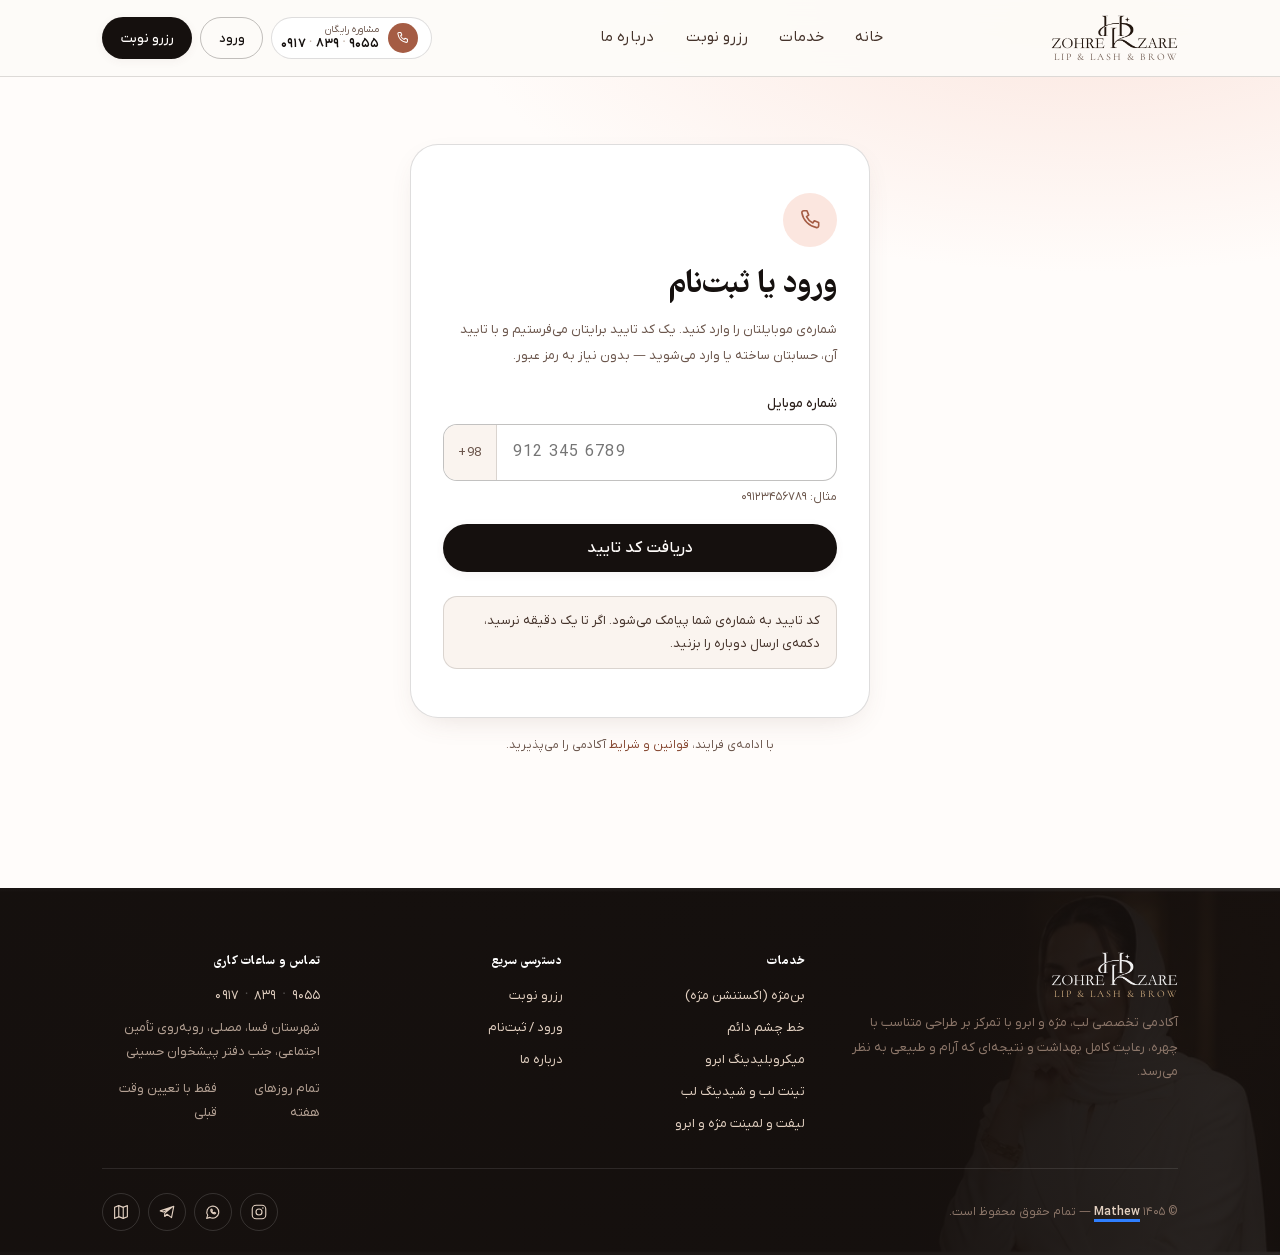
==== panel/index.html @ b0ac5ee0 "Upload site public_html files" ====
<!DOCTYPE html>
<html lang="fa" dir="rtl">
<head>

<meta charset="utf-8">
<meta name="viewport" content="width=device-width, initial-scale=1, viewport-fit=cover">
<title>پنل کاربری | زهره زارع</title>
<meta name="description" content="نوبت‌های رزرو شده و اطلاعات حساب کاربری شما.">
<meta name="theme-color" content="#FFFCFA">
<meta name="robots" content="noindex">
<link rel="icon" type="image/svg+xml" href="../assets/img/favicon.svg">
<link rel="apple-touch-icon" sizes="180x180" href="../assets/img/brand/apple-touch-icon.png">
<link rel="stylesheet" href="../assets/css/fonts.css?v=19">
<link rel="stylesheet" href="../assets/css/base.css?v=20">
<link rel="stylesheet" href="../assets/css/components.css?v=21">
<link rel="stylesheet" href="../assets/css/pages.css?v=29">
</head>
<body>

<a class="skip-link" href="#main">رفتن به محتوای اصلی</a>
<div id="shellHeader"></div>

<main id="main">
  <section class="section">
    <div class="container">
      <div class="narrow narrow--wide" id="accountRoot"></div>
    </div>
  </section>
</main>

<div id="shellFooter"></div>

<script src="../assets/js/core/config.js"></script>
<script src="../assets/js/core/store.js"></script>
<script src="../assets/js/core/utils.js"></script>
<script src="../assets/js/core/api.js"></script>
<script src="../assets/js/data/services.js"></script>
<script src="../assets/js/data/auth.js"></script>
<script src="../assets/js/data/appointments.js"></script>
<script src="../assets/js/data/backend-bridge.js"></script>
<script src="../assets/js/ui/icons.js"></script>
<script src="../assets/js/ui/toast.js"></script>
<script src="../assets/js/ui/dialog.js"></script>
<script src="../assets/js/ui/shell.js"></script>
<script src="../assets/js/pages/account.js"></script>

</body>
</html>
---- assets/css/fonts.css ----
@font-face{font-family:IRANYekanX;src:url(../fonts/IRANYekanX-Thin.woff2) format("woff2");font-weight:100;font-style:normal;font-display:swap}@font-face{font-family:IRANYekanX;src:url(../fonts/IRANYekanX-UltraLight.woff2) format("woff2");font-weight:200;font-style:normal;font-display:swap}@font-face{font-family:IRANYekanX;src:url(../fonts/IRANYekanX-Light.woff2) format("woff2");font-weight:300;font-style:normal;font-display:swap}@font-face{font-family:IRANYekanX;src:url(../fonts/IRANYekanX-Regular.woff2) format("woff2");font-weight:400;font-style:normal;font-display:swap}@font-face{font-family:IRANYekanX;src:url(../fonts/IRANYekanX-Medium.woff2) format("woff2");font-weight:500;font-style:normal;font-display:swap}@font-face{font-family:IRANYekanX;src:url(../fonts/IRANYekanX-DemiBold.woff2) format("woff2");font-weight:600;font-style:normal;font-display:swap}@font-face{font-family:IRANYekanX;src:url(../fonts/IRANYekanX-Bold.woff2) format("woff2");font-weight:700;font-style:normal;font-display:swap}@font-face{font-family:IRANYekanX;src:url(../fonts/IRANYekanX-ExtraBold.woff2) format("woff2");font-weight:800;font-style:normal;font-display:swap}@font-face{font-family:IRANYekanX;src:url(../fonts/IRANYekanX-Heavy.woff2) format("woff2");font-weight:850;font-style:normal;font-display:swap}@font-face{font-family:IRANYekanX;src:url(../fonts/IRANYekanX-Black.woff2) format("woff2");font-weight:900;font-style:normal;font-display:swap}@font-face{font-family:IRANYekanX;src:url(../fonts/IRANYekanX-ExtraBlack.woff2) format("woff2");font-weight:950;font-style:normal;font-display:swap}@font-face{font-family:Farhang2;src:url(../fonts/Farhang2-Bold.woff2) format("woff2");font-weight:400;font-style:normal;font-display:swap}@font-face{font-family:Farhang2;src:url(../fonts/Farhang2-Bold.woff2) format("woff2");font-weight:500;font-style:normal;font-display:swap}@font-face{font-family:Farhang2;src:url(../fonts/Farhang2-Bold.woff2) format("woff2");font-weight:600;font-style:normal;font-display:swap}@font-face{font-family:Farhang2;src:url(../fonts/Farhang2-Bold.woff2) format("woff2");font-weight:700;font-style:normal;font-display:swap}@font-face{font-family:Cormorant;src:url(../fonts/Cormorant-Latin.woff2) format("woff2-variations"),url(../fonts/Cormorant-Latin.woff2) format("woff2");font-weight:300 700;font-style:normal;font-display:swap;unicode-range:U+0000-00FF,U+2000-206F,U+2190-21BB}
---- assets/css/base.css ----
:root{--cream-50: #FFFCFA;--cream-100: #FAF4EF;--cream-200: #F0E4D9;--cream-300: #E2D0C1;--blush-100: #FBE6DF;--blush-200: #F3CFC3;--blush-300: #DFAB99;--rose-400: #C4826D;--rose-500: #A55C44;--rose-600: #85462F;--rose-700: #6B3623;--gold-300: #D4B183;--gold-500: #A9803F;--ink-900: #15100E;--ink-800: #2A1F1A;--ink-700: #45332B;--ink-500: #6B564C;--ink-400: #8C7669;--ink-300: #B3A093;--ink-200: #D6C8BC;--success-500: #4C7A53;--success-50: #E9F2EA;--danger-500: #A8443A;--danger-50: #FBE9E6;--warn-50: #FDF1DC;--warn-600: #8A6318;--bg: var(--cream-50);--bg-soft: var(--cream-100);--bg-elevated: #FFFFFF;--text: var(--ink-900);--text-muted: var(--ink-500);--text-soft: var(--ink-700);--line: rgba(21, 16, 14, .14);--line-strong: rgba(21, 16, 14, .26);--accent: var(--rose-500);--accent-soft: var(--blush-100);--font-fa: "IRANYekanX", -apple-system, "Segoe UI", Tahoma, system-ui, sans-serif;--font-title: "Farhang2", "IRANYekanX", -apple-system, Tahoma, sans-serif;--font-latin: "Cormorant", "IRANYekanX", Georgia, serif;--fs-xs: .75rem;--fs-sm: .8125rem;--fs-base: .9375rem;--fs-md: 1rem;--fs-lg: 1.125rem;--fs-xl: 1.375rem;--fs-2xl: 1.75rem;--fs-3xl: 2.25rem;--fs-4xl: 2.875rem;--sp-1: .25rem;--sp-2: .5rem;--sp-3: .75rem;--sp-4: 1rem;--sp-5: 1.5rem;--sp-6: 2rem;--sp-7: 3rem;--sp-8: 4rem;--sp-9: 6rem;--r-sm: 8px;--r-md: 14px;--r-lg: 20px;--r-xl: 28px;--r-full: 999px;--shadow-xs: 0 1px 2px rgba(60, 40, 32, .05);--shadow-sm: 0 2px 10px rgba(105, 74, 60, .06);--shadow-md: 0 10px 30px -12px rgba(105, 74, 60, .18);--shadow-lg: 0 24px 60px -24px rgba(105, 74, 60, .3);--container: 1140px;--header-bar-h: 68px;--header-h: calc(var(--header-bar-h) + env(safe-area-inset-top, 0px));--ease: cubic-bezier(.22, .61, .36, 1);--dur: .28s}*,*:before,*:after{box-sizing:border-box}[hidden]{display:none!important}html{-webkit-text-size-adjust:100%;scroll-behavior:smooth;scroll-padding-top:calc(var(--header-h) + 16px)}body{margin:0;background:var(--bg);color:var(--text);font-family:var(--font-fa);font-size:var(--fs-base);font-weight:400;line-height:1.85;-webkit-font-smoothing:antialiased;-moz-osx-font-smoothing:grayscale;overflow-x:hidden}body.is-locked{overflow:hidden}h1,h2,h3,h4,h5{margin:0;font-family:var(--font-title);font-weight:400;line-height:1.5;letter-spacing:0;color:var(--ink-900)}h1{font-size:var(--fs-3xl);line-height:1.45}h2{font-size:var(--fs-2xl);line-height:1.52}h3{font-size:var(--fs-xl)}h4{font-size:var(--fs-lg)}p{margin:0 0 var(--sp-4)}p:last-child{margin-bottom:0}a{color:var(--rose-600);text-decoration:none;transition:color var(--dur) var(--ease)}a:hover{color:var(--ink-900)}img,svg,canvas{display:block;max-width:100%}img{height:auto}ul,ol{margin:0;padding:0;list-style:none}button,input,select,textarea{font:inherit;color:inherit}button{cursor:pointer;background:none;border:none;padding:0}hr{border:none;border-top:1px solid var(--line);margin:var(--sp-6) 0}::selection{background:var(--blush-200);color:var(--ink-900)}:focus-visible{outline:2px solid var(--rose-500);outline-offset:3px;border-radius:4px}.container{width:100%;max-width:var(--container);margin-inline:auto;padding-inline:var(--sp-5)}.section{padding-block:var(--sp-8)}.section--tight{padding-block:var(--sp-7)}.section--soft{background:var(--bg-soft)}.stack>*+*{margin-top:var(--sp-4)}.sr-only{position:absolute;width:1px;height:1px;padding:0;margin:-1px;overflow:hidden;clip:rect(0 0 0 0);white-space:nowrap;border:0}.skip-link{position:absolute;inset-inline-start:50%;top:-100px;transform:translate(50%);background:var(--ink-900);color:var(--cream-50);padding:10px 18px;border-radius:0 0 var(--r-sm) var(--r-sm);z-index:200;transition:top .2s var(--ease)}.skip-link:focus{top:0;color:var(--cream-50)}.text-center{text-align:center}.muted{color:var(--text-muted)}.nowrap{white-space:nowrap}.ltr{direction:ltr;unicode-bidi:isolate}.latin{font-family:var(--font-latin);direction:ltr;unicode-bidi:isolate;letter-spacing:.2em;text-transform:uppercase}.eyebrow{display:inline-flex;align-items:center;gap:var(--sp-2);font-size:var(--fs-xs);font-weight:600;letter-spacing:.01em;color:var(--rose-600);margin-bottom:var(--sp-3)}.eyebrow:before{content:"";width:26px;height:1px;background:currentColor;opacity:.5}.section-head{max-width:620px;margin-bottom:var(--sp-6)}.section-head--center{margin-inline:auto;text-align:center}.section-head--center .eyebrow:after{content:"";width:26px;height:1px;background:currentColor;opacity:.5}.section-head p{color:var(--text-muted);margin-top:var(--sp-3);margin-bottom:0}.rule{display:flex;align-items:center;justify-content:center;gap:var(--sp-3);color:var(--gold-500)}.rule:before,.rule:after{content:"";height:1px;flex:1;max-width:90px;background:linear-gradient(to var(--_dir, left),transparent,var(--gold-300))}.reveal{opacity:0;transform:translateY(16px);transition:opacity .7s var(--ease),transform .7s var(--ease);will-change:opacity,transform}.reveal.is-visible{opacity:1;transform:none}@media(prefers-reduced-motion:reduce){html{scroll-behavior:auto}*,*:before,*:after{animation-duration:.001ms!important;animation-iteration-count:1!important;transition-duration:.001ms!important}.reveal{opacity:1;transform:none}}@media(min-width:720px){:root{--fs-base: .9375rem;--fs-2xl: 2rem;--fs-3xl: 2.75rem;--fs-4xl: 3.5rem;--header-bar-h: 76px}.section{padding-block:var(--sp-9)}.container{padding-inline:var(--sp-6)}}@media(min-width:1024px){:root{--fs-3xl: 3rem;--fs-4xl: 4rem}}html{overflow-x:hidden}@media(max-width:719px){html,body{max-width:100%;scrollbar-width:none}html::-webkit-scrollbar,body::-webkit-scrollbar{width:0;height:0;display:none}}
---- assets/css/components.css ----
.btn{display:inline-flex;align-items:center;justify-content:center;gap:var(--sp-2);padding:.8rem 1.6rem;border-radius:var(--r-full);font-size:var(--fs-base);font-weight:500;line-height:1;border:1px solid transparent;transition:background-color var(--dur) var(--ease),color var(--dur) var(--ease),border-color var(--dur) var(--ease),transform .15s var(--ease),box-shadow var(--dur) var(--ease);white-space:nowrap;text-align:center}.btn:active{transform:translateY(1px)}.btn:disabled,.btn[aria-disabled=true]{opacity:.45;pointer-events:none}.btn--primary{background:var(--ink-900);color:var(--cream-50);box-shadow:var(--shadow-sm)}.btn--primary:hover{background:var(--rose-600);color:var(--cream-50);box-shadow:var(--shadow-md)}.btn--accent{background:var(--rose-500);color:#fff;box-shadow:var(--shadow-sm)}.btn--accent:hover{background:var(--rose-600);color:#fff}.btn--ghost{background:transparent;color:var(--ink-900);border-color:var(--line-strong)}.btn--ghost:hover{background:var(--ink-900);color:var(--cream-50);border-color:var(--ink-900)}.btn--soft{background:var(--blush-100);color:var(--rose-600)}.btn--soft:hover{background:var(--blush-200);color:var(--ink-900)}.btn--quiet{background:transparent;color:var(--text-muted);padding-inline:.6rem}.btn--quiet:hover{color:var(--ink-900)}.btn--danger{background:var(--danger-500);color:#fff;box-shadow:var(--shadow-sm)}.btn--danger:hover{background:#93392f;color:#fff}.btn--call{background:var(--success-500);color:#fff}.btn--call:hover{background:#3d6543;color:#fff}.btn--block{width:100%}.btn--sm{padding:.55rem 1.1rem;font-size:var(--fs-sm)}.btn--lg{padding:.95rem 2rem;font-size:var(--fs-md)}.btn__icon{width:18px;height:18px;flex-shrink:0}.icon-btn{display:inline-grid;place-items:center;width:44px;height:44px;border:1px solid var(--line-strong);border-radius:var(--r-full);background:var(--bg-elevated);color:var(--text-soft);transition:background-color var(--dur) var(--ease),color var(--dur) var(--ease),border-color var(--dur) var(--ease)}.icon-btn:hover{border-color:var(--rose-400);color:var(--ink-900)}.icon-btn:disabled{opacity:.45;pointer-events:none}.chip-row{display:flex;flex-wrap:wrap;gap:6px}.chip{padding:.5rem .9rem;border:1px solid var(--line-strong);border-radius:var(--r-full);background:var(--bg-elevated);color:var(--text-soft);font-size:var(--fs-sm);line-height:1.6;transition:background-color var(--dur) var(--ease),color var(--dur) var(--ease),border-color var(--dur) var(--ease)}.chip:hover{border-color:var(--rose-400);color:var(--ink-900)}.chip.is-active{background:var(--danger-50);border-color:var(--danger-500);color:var(--danger-500)}.skel{display:block;border-radius:var(--r-sm);background:linear-gradient(100deg,var(--cream-100) 40%,var(--cream-200) 50%,var(--cream-100) 60%);background-size:200% 100%;animation:shimmer 1.4s ease-in-out infinite}@keyframes shimmer{0%{background-position:200% 0}to{background-position:-200% 0}}@media(prefers-reduced-motion:reduce){.skel{animation:none}}.btn.is-loading{position:relative;color:transparent!important;pointer-events:none}.btn.is-loading:after{content:"";position:absolute;width:16px;height:16px;border:2px solid currentColor;border-top-color:transparent;border-radius:50%;animation:spin .7s linear infinite;color:var(--cream-50)}.btn--ghost.is-loading:after,.btn--soft.is-loading:after{color:var(--rose-500)}@keyframes spin{to{transform:rotate(360deg)}}.card{background:var(--bg-elevated);border:1px solid var(--line);border-radius:var(--r-lg);overflow:hidden;transition:border-color var(--dur) var(--ease),box-shadow var(--dur) var(--ease),transform var(--dur) var(--ease)}.card--pad{padding:var(--sp-5)}.card--hover:hover{border-color:var(--blush-300);box-shadow:var(--shadow-md);transform:translateY(-3px)}.badge{display:inline-flex;align-items:center;gap:6px;padding:.3rem .7rem;border-radius:var(--r-full);font-size:var(--fs-xs);font-weight:500;line-height:1.6;background:var(--cream-200);color:var(--ink-700)}.badge--accent{background:var(--blush-100);color:var(--rose-600)}.badge--gold{background:#f7efe3;color:var(--warn-600)}.badge--ok{background:var(--success-50);color:var(--success-500)}.badge--danger{background:var(--danger-50);color:var(--danger-500)}.badge--muted{background:var(--cream-200);color:var(--ink-400)}.field{margin-bottom:var(--sp-4)}.field__label{display:block;font-size:var(--fs-sm);font-weight:500;color:var(--ink-800);margin-bottom:var(--sp-2)}.field__hint{font-size:var(--fs-xs);color:var(--text-muted);margin-top:6px;line-height:1.7}.field__error{display:none;font-size:var(--fs-xs);color:var(--danger-500);margin-top:6px;line-height:1.7}.field.has-error .field__error{display:block}.field.has-error .input{border-color:var(--danger-500);background:var(--danger-50)}.input,select.input,textarea.input{width:100%;padding:.8rem 1rem;background:var(--bg-elevated);border:1px solid var(--line-strong);border-radius:var(--r-md);font-size:var(--fs-base);color:var(--ink-900);transition:border-color var(--dur) var(--ease),box-shadow var(--dur) var(--ease)}.input::placeholder{color:var(--ink-400)}.input:focus{outline:none;border-color:var(--rose-400);box-shadow:0 0 0 3px #b9807124}textarea.input{min-height:96px;resize:vertical;line-height:1.9}select.input{appearance:none;background-image:url("data:image/svg+xml,%3Csvg xmlns='http://www.w3.org/2000/svg' width='14' height='14' viewBox='0 0 24 24' fill='none' stroke='%237E6A62' stroke-width='2' stroke-linecap='round'%3E%3Cpath d='M6 9l6 6 6-6'/%3E%3C/svg%3E");background-repeat:no-repeat;background-position:left 1rem center;padding-inline-start:1rem;padding-inline-end:2.4rem}.phone-input{display:flex;align-items:stretch;direction:ltr;border:1px solid var(--line-strong);border-radius:var(--r-md);background:var(--bg-elevated);overflow:hidden;transition:border-color var(--dur) var(--ease),box-shadow var(--dur) var(--ease)}.phone-input:focus-within{border-color:var(--rose-400);box-shadow:0 0 0 3px #b9807124}.phone-input__prefix{display:flex;align-items:center;padding:0 .9rem;background:var(--cream-100);border-inline-end:1px solid var(--line);font-size:var(--fs-sm);color:var(--text-muted);font-variant-numeric:tabular-nums;letter-spacing:.02em}.phone-input input{flex:1;border:none;background:none;padding:.8rem 1rem;font-size:var(--fs-md);letter-spacing:.08em;font-variant-numeric:tabular-nums;min-width:0}.phone-input input:focus{outline:none}.field.has-error .phone-input{border-color:var(--danger-500);background:var(--danger-50)}.field.has-error .phone-input__prefix{background:transparent}.otp{display:flex;gap:var(--sp-2);direction:ltr;justify-content:center}.otp input{width:52px;height:60px;text-align:center;font-size:var(--fs-xl);font-weight:500;font-variant-numeric:tabular-nums;border:1px solid var(--line-strong);border-radius:var(--r-md);background:var(--bg-elevated);color:var(--ink-900);transition:border-color .2s var(--ease),box-shadow .2s var(--ease),background-color .2s var(--ease)}.otp input:focus{outline:none;border-color:var(--rose-400);background:#fff;box-shadow:0 0 0 3px #b9807124}.otp input.is-filled{border-color:var(--blush-300);background:var(--blush-100)}.field.has-error .otp input{border-color:var(--danger-500)}@media(max-width:380px){.otp input{width:44px;height:54px;font-size:var(--fs-lg)}}.choice{display:block;position:relative;cursor:pointer}.choice input{position:absolute;opacity:0;pointer-events:none}.choice__box{display:flex;align-items:center;gap:var(--sp-3);padding:var(--sp-4);border:1px solid var(--line-strong);border-radius:var(--r-md);background:var(--bg-elevated);transition:border-color var(--dur) var(--ease),background-color var(--dur) var(--ease),box-shadow var(--dur) var(--ease)}.choice:hover .choice__box{border-color:var(--blush-300)}.choice input:checked+.choice__box{border-color:var(--rose-500);background:var(--blush-100);box-shadow:0 0 0 1px var(--rose-500) inset}.choice input:focus-visible+.choice__box{outline:2px solid var(--rose-500);outline-offset:2px}.choice__txt{flex:1 1 auto;min-width:0}.choice__title{font-weight:500;color:var(--ink-900);line-height:1.6}.choice__meta{font-size:var(--fs-xs);color:var(--text-muted);line-height:1.7}.note{display:flex;align-items:flex-start;gap:var(--sp-3);padding:var(--sp-3) var(--sp-4);border-radius:var(--r-md);font-size:var(--fs-sm);line-height:1.8;background:var(--cream-100);color:var(--ink-700);border:1px solid var(--line)}.note--info{background:var(--blush-100);border-color:var(--blush-200);color:var(--rose-600)}.note--ok{background:var(--success-50);border-color:#d8e4d9;color:var(--success-500)}.note--warn{background:var(--warn-50);border-color:#eddfc5;color:var(--warn-600)}.note--danger{background:var(--danger-50);border-color:#f0d6d2;color:var(--danger-500)}.note svg{width:18px;height:18px;flex-shrink:0;margin-top:4px}.empty{text-align:center;padding:var(--sp-8) var(--sp-4);border:1px dashed var(--line-strong);border-radius:var(--r-lg);background:var(--bg-soft)}.empty__icon{width:56px;height:56px;margin:0 auto var(--sp-4);color:var(--blush-300)}.empty h3{margin-bottom:var(--sp-2)}.empty p{color:var(--text-muted);max-width:380px;margin-inline:auto}.header{position:fixed;top:0;left:0;right:0;z-index:100;background:#fdfbf8f0;backdrop-filter:saturate(150%) blur(14px);-webkit-backdrop-filter:saturate(150%) blur(14px);border-bottom:1px solid var(--line)}.header__inner{height:var(--header-h);display:flex;align-items:center;justify-content:space-between;gap:var(--sp-4)}.brand{display:inline-flex;flex-direction:column;align-items:flex-start;gap:3px;color:var(--ink-900);flex-shrink:0;line-height:1}.brand:hover{color:var(--ink-900)}.brand__logo{height:30px;width:auto;display:block;filter:brightness(0) saturate(100%) invert(9%) sepia(18%) saturate(1100%) hue-rotate(340deg);transition:filter var(--dur) var(--ease),opacity var(--dur) var(--ease)}.brand:hover .brand__logo{opacity:.82}.brand__sub{font-size:.5625rem;color:var(--text-muted);letter-spacing:.2em;font-weight:400;padding-inline-start:2px}.brand--light .brand__logo{filter:brightness(0) invert(1) opacity(.94)}.brand--light .brand__sub{color:var(--gold-300)}@media(min-width:720px){.brand__logo{height:34px}.brand__sub{font-size:.625rem}}.nav{display:none}.nav__list{display:flex;align-items:center;gap:var(--sp-1)}.nav__link{position:relative;display:block;padding:.5rem .85rem;border-radius:var(--r-full);font-size:var(--fs-base);color:var(--ink-700);transition:color var(--dur) var(--ease),background-color var(--dur) var(--ease)}.nav__link:hover{color:var(--ink-900);background:var(--cream-200)}.nav__link.is-active{color:var(--rose-600);font-weight:500}.nav__link.is-active:after{content:"";position:absolute;bottom:2px;inset-inline:50%;width:4px;height:4px;transform:translate(50%);border-radius:50%;background:var(--rose-500)}.header__actions{display:flex;align-items:center;gap:var(--sp-2)}.header__cta{display:inline-flex}.header__actions>.btn,.header__actions>.call-btn,.header__actions>.profile-box{min-height:42px}.burger{display:inline-flex;align-items:center;justify-content:center;width:44px;height:44px;border-radius:var(--r-md);border:1px solid transparent;background:transparent;transition:background-color var(--dur) var(--ease),border-color var(--dur) var(--ease)}.burger:hover{background:var(--cream-100);border-color:var(--line)}.burger__box{position:relative;display:flex;flex-direction:column;align-items:center;justify-content:center;gap:5px;width:22px;height:16px}.burger__line{display:block;width:22px;height:2px;border-radius:999px;background:var(--ink-900);transform-origin:center;transition:transform .38s cubic-bezier(.65,0,.35,1),opacity .2s var(--ease),background-color var(--dur) var(--ease)}.burger:hover .burger__line:nth-child(1){transform:translateY(-1px)}.burger:hover .burger__line:nth-child(3){transform:translateY(1px)}.burger.is-open .burger__line:nth-child(1){transform:translateY(7px) rotate(45deg)}.burger.is-open .burger__line:nth-child(2){opacity:0;transform:scaleX(.2)}.burger.is-open .burger__line:nth-child(3){transform:translateY(-7px) rotate(-45deg)}.call-btn{display:inline-flex;align-items:center;gap:var(--sp-2);padding:.34rem .85rem .34rem .55rem;border-radius:var(--r-full);border:1px solid var(--line);background:var(--bg-elevated);color:var(--ink-800);transition:border-color var(--dur) var(--ease),background-color var(--dur) var(--ease),box-shadow var(--dur) var(--ease)}.call-btn:hover{border-color:var(--rose-400);background:var(--blush-100);color:var(--ink-900);box-shadow:var(--shadow-sm)}.call-btn__icon{display:grid;place-items:center;width:30px;height:30px;flex-shrink:0;border-radius:50%;background:var(--rose-500);color:#fff;transition:transform var(--dur) var(--ease)}.call-btn:hover .call-btn__icon{transform:rotate(-12deg) scale(1.06)}.call-btn__text{display:flex;flex-direction:column;line-height:1.25;text-align:start}.call-btn__label{font-size:.625rem;color:var(--text-muted);letter-spacing:.02em}.call-btn__num{font-size:var(--fs-sm);font-weight:600;color:var(--ink-900)}.call-btn .phone-dot{margin-inline:.22em}.mobile-nav{position:fixed;inset:var(--header-h) 0 0;z-index:99;background:var(--cream-50);padding:var(--sp-5);overflow-y:auto;transform:translateY(-8px);opacity:0;visibility:hidden;transition:opacity var(--dur) var(--ease),transform var(--dur) var(--ease),visibility var(--dur)}.mobile-nav.is-open{opacity:1;visibility:visible;transform:none}.mobile-nav__list{display:flex;flex-direction:column;gap:2px;margin-bottom:var(--sp-5)}.mobile-nav__link{display:flex;align-items:center;justify-content:space-between;padding:.95rem var(--sp-3);border-radius:var(--r-md);font-size:var(--fs-lg);font-weight:400;color:var(--ink-800);border-bottom:1px solid var(--line)}.mobile-nav__link:hover{background:var(--cream-100)}.mobile-nav__link.is-active{color:var(--rose-600);font-weight:500}.mobile-nav__link svg{width:16px;height:16px;opacity:.4}.avatar{display:inline-flex;align-items:center;justify-content:center;width:38px;height:38px;border-radius:50%;background:var(--blush-100);color:var(--rose-600);font-size:var(--fs-sm);font-weight:500;border:1px solid var(--blush-200);transition:background-color var(--dur) var(--ease);flex-shrink:0}.avatar:hover{background:var(--blush-200);color:var(--rose-600)}.avatar--lg{width:60px;height:60px;font-size:var(--fs-lg)}.footer{background:var(--ink-900);color:var(--cream-200);padding-block:var(--sp-8) var(--sp-5);margin-top:var(--sp-8)}.footer a{color:var(--cream-300)}.footer a:hover{color:#fff}.footer__grid{display:grid;gap:var(--sp-6);grid-template-columns:1fr;padding-bottom:var(--sp-6);border-bottom:1px solid rgba(255,255,255,.1)}.footer__brand .brand{color:var(--cream-50)}.footer__desc{color:var(--ink-400);font-size:var(--fs-sm);line-height:1.9;margin-top:var(--sp-3);max-width:340px}.footer__title{font-size:var(--fs-sm);font-weight:500;color:#fff;margin-bottom:var(--sp-3);letter-spacing:.02em}.footer__links{display:flex;flex-direction:column;gap:var(--sp-2);font-size:var(--fs-sm)}.footer__bottom{display:flex;flex-wrap:wrap;gap:var(--sp-3);justify-content:space-between;align-items:center;padding-top:var(--sp-5);font-size:var(--fs-xs);color:var(--ink-400)}.footer__socials{display:flex;gap:var(--sp-2)}.footer__socials a{display:inline-flex;align-items:center;justify-content:center;width:38px;height:38px;border-radius:50%;border:1px solid rgba(255,255,255,.14);transition:background-color var(--dur) var(--ease),border-color var(--dur) var(--ease)}.footer__socials a:hover{background:#ffffff14;border-color:var(--gold-300)}.footer__socials svg{width:18px;height:18px}.install-prompt{position:fixed;left:12px;right:12px;bottom:calc(14px + env(safe-area-inset-bottom,0px));z-index:9999;max-width:100%;padding:14px;background:#1a1210;border:1px solid rgba(196,130,109,.35);border-radius:20px;box-shadow:0 18px 48px -18px #0000008c;opacity:0;transform:translateY(16px);transition:opacity .35s ease,transform .35s ease;pointer-events:none}.install-prompt.is-visible{opacity:1;transform:translateY(0);pointer-events:auto}@media(min-width:640px){.install-prompt{left:24px;right:auto;bottom:24px;max-width:360px}}.install-prompt__inner{display:flex;align-items:flex-start;gap:12px}.install-prompt__logo{width:48px;height:48px;flex-shrink:0;border-radius:14px;border:1px solid rgba(196,130,109,.3);object-fit:cover;background:var(--cream-50)}.install-prompt__content{flex:1;min-width:0}.install-prompt__title{font-size:14px;font-weight:800;color:#fffcfa;margin:0;line-height:1.4}.install-prompt__desc{margin:4px 0 0;font-size:13px;line-height:1.6;color:#fffcfa8c}.install-prompt__close{width:32px;height:32px;flex-shrink:0;display:grid;place-items:center;border-radius:50%;border:none;background:#ffffff0f;color:#fffcfa80;cursor:pointer;transition:background .2s,color .2s}.install-prompt__close:hover{background:#ffffff1a;color:#fffcfa}.install-prompt__close svg{width:16px;height:16px}.install-prompt__btn{display:flex;align-items:center;justify-content:center;gap:8px;margin-top:10px;width:100%;height:44px;border:none;border-radius:16px;background:#c4826d;color:#fff;font-size:13px;font-weight:800;cursor:pointer;transition:filter .2s,transform .15s}.install-prompt__btn:hover{filter:brightness(1.1)}.install-prompt__btn:active{transform:scale(.98)}.install-prompt__btn svg{width:16px;height:16px}.toast-host{position:fixed;z-index:300;bottom:var(--sp-4);inset-inline:var(--sp-4);display:flex;flex-direction:column;gap:var(--sp-2);pointer-events:none}.toast{display:flex;align-items:flex-start;gap:var(--sp-3);background:var(--ink-900);color:var(--cream-100);padding:var(--sp-3) var(--sp-4);border-radius:var(--r-md);font-size:var(--fs-sm);line-height:1.75;box-shadow:var(--shadow-lg);pointer-events:auto;animation:toast-in .32s var(--ease)}.toast.is-out{animation:toast-out .28s var(--ease) forwards}.toast svg{width:18px;height:18px;flex-shrink:0;margin-top:3px}.toast--ok svg{color:#a8cbac}.toast--danger svg{color:#e9a79f}.toast--info svg{color:var(--gold-300)}@keyframes toast-in{0%{opacity:0;transform:translateY(14px)}}@keyframes toast-out{to{opacity:0;transform:translateY(10px)}}@media(min-width:720px){.toast-host{inset-inline:auto var(--sp-5);bottom:var(--sp-5);max-width:380px}}@media(min-width:860px){.nav{display:block}.burger,.mobile-nav{display:none}.footer__grid{grid-template-columns:1.6fr 1fr 1fr 1fr;gap:var(--sp-5)}}.phone-num{font-variant-numeric:tabular-nums;letter-spacing:.01em;white-space:nowrap}.phone-dot{display:inline-block;margin-inline:.42em;color:var(--ink-300);opacity:.75;font-weight:400;transform:translateY(-.08em)}.footer .phone-dot{color:#ffffff57}.birth-row{display:grid;grid-template-columns:.85fr 1.3fr 1fr;gap:var(--sp-2)}.birth-row .input{padding-inline:.7rem 2rem;background-position:left .7rem center;text-align:center;text-align-last:center}.birth-gift{display:flex;align-items:flex-start;gap:var(--sp-2);margin-top:var(--sp-3);padding:var(--sp-3);background:linear-gradient(135deg,var(--blush-100),var(--warn-50));border:1px dashed var(--blush-300);border-radius:var(--r-md);font-size:var(--fs-xs);line-height:1.9;color:var(--rose-700)}.birth-gift__emoji{font-size:1.15rem;line-height:1.4;flex-shrink:0}.profile-box{display:inline-flex;align-items:center;justify-content:center;padding:.42rem .95rem;border-radius:var(--r-full);background:var(--blush-100);border:1px solid var(--blush-300);color:var(--rose-600);font-size:var(--fs-sm);font-weight:500;line-height:1.5;white-space:nowrap;transition:background-color var(--dur) var(--ease),border-color var(--dur) var(--ease)}.profile-box:hover{background:var(--blush-200);border-color:var(--rose-400);color:var(--rose-700)}.profile-box--lg{padding:.7rem 1.5rem;font-size:var(--fs-md);border-radius:var(--r-lg)}.map-card{border:1px solid var(--line);border-radius:var(--r-lg);overflow:hidden;background:var(--bg-elevated)}.map-frame{position:relative;width:100%;aspect-ratio:16 / 10;background:var(--cream-200)}.map-frame iframe,.map-frame>div{position:absolute;inset:0;width:100%;height:100%;border:0}.map-static{position:absolute;inset:0;display:flex;flex-direction:column;align-items:center;justify-content:center;gap:var(--sp-3);padding:var(--sp-5);text-align:center;background:radial-gradient(80% 60% at 50% 40%,var(--blush-100),transparent 70%),repeating-linear-gradient(45deg,var(--cream-100) 0 14px,var(--cream-200) 14px 28px)}.map-static__pin{width:52px;height:52px;display:grid;place-items:center;border-radius:50%;background:var(--rose-500);color:#fff;box-shadow:0 8px 24px -8px #a55c44b3;animation:pin-drop .6s var(--ease)}.map-static__pin svg{width:26px;height:26px}@keyframes pin-drop{0%{transform:translateY(-18px);opacity:0}60%{transform:translateY(3px)}to{transform:none;opacity:1}}.map-static__addr{font-size:var(--fs-sm);color:var(--ink-800);line-height:1.9;max-width:320px;font-weight:500}.map-card__foot{display:flex;align-items:center;justify-content:space-between;gap:var(--sp-3);padding:var(--sp-4);border-top:1px solid var(--line);flex-wrap:wrap}.map-card__coords{font-size:var(--fs-xs);color:var(--text-muted);font-variant-numeric:tabular-nums}.ink-mark{position:relative;display:inline-block;white-space:nowrap}.ink-mark:after{content:"";position:absolute;inset-inline:-.16em;bottom:-.34em;height:.62em;min-height:12px;background-repeat:no-repeat;background-size:100% 100%;background-position:center;pointer-events:none;background-image:url("data:image/svg+xml,%3Csvg xmlns='http://www.w3.org/2000/svg' viewBox='0 0 200 22' preserveAspectRatio='none'%3E%3Cpath d='M4 14.5C34 8.2 78 6.4 116 7.6c26 .8 52 2.9 80 6.2' fill='none' stroke='%23D98FA0' stroke-width='4.6' stroke-linecap='round'/%3E%3Cpath d='M10 18.4c40-4.1 92-5.2 132-3.1 20 1 36 2.4 52 4.3' fill='none' stroke='%23E6A9B6' stroke-width='2.8' stroke-linecap='round' opacity='.62'/%3E%3C/svg%3E")}.cta-band .ink-mark:after,.footer .ink-mark:after{opacity:.9}@media(prefers-reduced-motion:no-preference){.ink-mark:after{transform-origin:right center;animation:ink-draw .85s cubic-bezier(.65,0,.35,1) both}.reveal .ink-mark:after{animation-delay:.25s}}@keyframes ink-draw{0%{clip-path:inset(0 0 0 100%)}to{clip-path:inset(0 0 0 0)}}.header__inner{flex-wrap:nowrap;min-width:0}.header__actions{min-width:0;flex-shrink:0}@media(max-width:859px){.call-btn{padding-block:.3rem;padding-inline:.4rem .7rem;gap:.4rem}.call-btn__icon{width:27px;height:27px}.header__cta{padding:.45rem .75rem;font-size:var(--fs-xs);white-space:nowrap}.header__actions>.btn,.header__actions>.call-btn,.header__actions>.profile-box{min-height:44px}.profile-box,.header__actions .btn--sm{padding:.4rem .7rem;font-size:var(--fs-xs);white-space:nowrap}.burger{width:44px;height:44px}}@media(max-width:699px){.call-btn__num{display:none}.call-btn__text{flex-direction:row;align-items:center}.call-btn__label{font-size:.6875rem;font-weight:500;color:var(--ink-800);letter-spacing:0;white-space:nowrap}}@media(max-width:560px){.brand__sub{display:none}.brand__logo{height:27px}.header__actions>.btn--ghost,.header__actions>.profile-box{display:none}.header__actions{gap:6px}}@media(max-width:480px){.header .container{padding-inline:var(--sp-4)}.header__inner{gap:var(--sp-2)}.header__actions{gap:5px}.brand__logo{height:24px}.call-btn{padding-inline:.32rem .6rem;gap:.32rem}.call-btn__icon{width:24px;height:24px}.call-btn__label{font-size:.65rem}.header__cta{padding:.4rem .6rem}}@media(max-width:380px){.container{padding-inline:var(--sp-4)}.brand__logo{height:22px}.call-btn__icon{display:none}.call-btn{padding-inline:.6rem;gap:0}.header__cta{padding:.4rem .5rem}}@media(max-width:340px){.call-btn__icon{display:grid;width:24px;height:24px}.call-btn__text{display:none}.call-btn{padding-inline:.4rem}}.header{padding-top:env(safe-area-inset-top,0px)}.header__inner{height:var(--header-bar-h)}.mobile-nav{padding-bottom:calc(var(--sp-5) + env(safe-area-inset-bottom,0px))}@media(max-width:560px){.brand{flex-shrink:1;min-width:0}.brand__logo{max-width:100%;object-fit:contain;object-position:right center}}.toast-host{bottom:calc(var(--sp-4) + env(safe-area-inset-bottom,0px))}
---- assets/css/pages.css ----
.hero{position:relative;overflow:hidden;padding-top:var(--header-h);background:radial-gradient(120% 90% at 22% 14%,var(--blush-100) 0%,transparent 56%),radial-gradient(100% 70% at 94% 90%,#FBEFE6 0%,transparent 60%),var(--cream-50)}.hero__grid{position:relative;z-index:1;min-height:calc(100svh - var(--header-h));display:grid;grid-template-columns:1fr;align-items:center;gap:var(--sp-5);padding-block:var(--sp-5) var(--sp-8)}.hero__visual{order:1;padding-inline:clamp(30px,8vw,70px)}.hero__copy{order:2;max-width:620px}.hero__title{font-size:clamp(2rem,7.6vw,var(--fs-4xl));font-weight:600;line-height:1.36;letter-spacing:-.022em;margin-bottom:var(--sp-4)}.hero__title em{font-style:normal;font-weight:700;color:var(--rose-600);position:relative;white-space:nowrap}.hero__title em:after{content:"";position:absolute;inset-inline:-.06em;bottom:.14em;height:.2em;background:linear-gradient(90deg,var(--blush-200),var(--blush-100));border-radius:3px;z-index:-1}.hero__lead{font-size:var(--fs-base);color:var(--text-soft);line-height:2.15;max-width:520px;margin-bottom:var(--sp-5)}.hero__actions{display:flex;flex-wrap:wrap;gap:var(--sp-3);margin-bottom:var(--sp-6)}.btn__ico{display:inline-flex;align-items:center}.btn__ico svg{width:17px;height:17px}.hero__cards{display:grid;grid-template-columns:repeat(3,1fr);gap:var(--sp-2);max-width:520px}.hero-card{display:flex;flex-direction:column;align-items:center;gap:5px;padding:var(--sp-4) var(--sp-2);text-align:center;background:#ffffffbd;backdrop-filter:blur(8px);-webkit-backdrop-filter:blur(8px);border:1px solid var(--line);border-radius:var(--r-lg);transition:transform var(--dur) var(--ease),border-color var(--dur) var(--ease),box-shadow var(--dur) var(--ease)}.hero-card:hover{transform:translateY(-3px);border-color:var(--blush-300);box-shadow:var(--shadow-md)}.hero-card__icon{display:grid;place-items:center;width:34px;height:34px;border-radius:50%;background:var(--blush-100);color:var(--rose-500);margin-bottom:2px}.hero-card__big{font-size:var(--fs-base);font-weight:600;color:var(--ink-900);line-height:1.5}.hero-card__sub{font-size:var(--fs-xs);color:var(--text-muted);line-height:1.6}.hero-stage{position:relative;width:100%;max-width:330px;margin-inline:auto;aspect-ratio:1 / 1.3;opacity:0;transform:scale(.97);transition:opacity .75s var(--ease),transform .75s var(--ease)}.hero-stage.is-ready{opacity:1;transform:none}.hero-stage__halo{position:absolute;z-index:0;inset:4% 0 22%;border-radius:50%;background:radial-gradient(closest-side,#f6d6c2eb,#f3c7af8c 46%,#f3c7af00 76%);pointer-events:none}.hero-stage__ring{position:absolute;z-index:2;inset:2% -3% 19%;border-radius:50%;border:1.5px solid var(--rose-400);border-inline-end-color:transparent;border-block-start-color:#c4826d47;opacity:.55;pointer-events:none;will-change:transform}.hero-stage__ring:after{content:"";position:absolute;inset:-7%;border-radius:50%;border:1px dashed var(--blush-300);opacity:.5}.hero-stage__photo{position:absolute;inset:0;z-index:5;display:flex;align-items:flex-end;justify-content:center;will-change:transform;pointer-events:none}.hero-stage__photo img{width:100%;height:100%;object-fit:contain;object-position:bottom center;-webkit-mask-image:linear-gradient(to bottom,#000 82%,transparent 99%);mask-image:linear-gradient(to bottom,#000 82%,transparent 99%);filter:drop-shadow(0 22px 34px rgba(120,70,48,.2))}.hero-stage__orbit{position:absolute;inset:0;pointer-events:none}.orbit-badge{position:absolute;top:50%;left:50%;display:flex;align-items:center;gap:9px;padding:.55rem .9rem;border-radius:var(--r-full);background:#fffffff0;backdrop-filter:blur(10px);-webkit-backdrop-filter:blur(10px);border:1px solid var(--line);box-shadow:0 10px 28px -14px #693c2a6b;white-space:nowrap;will-change:transform,opacity;pointer-events:auto;transition:opacity .25s linear;animation:badge-in .65s var(--ease) backwards;animation-delay:var(--delay, 0ms)}@keyframes badge-in{0%{opacity:0}}.orbit-badge__icon{display:grid;place-items:center;width:32px;height:32px;flex-shrink:0;border-radius:50%;background:var(--blush-100);color:var(--rose-500)}.orbit-badge__text{display:flex;flex-direction:column;line-height:1.35}.orbit-badge__text strong{font-size:var(--fs-sm);font-weight:600;color:var(--ink-900)}.orbit-badge__text span{font-size:.6875rem;color:var(--text-muted)}@media(max-width:719px){.orbit-badge{padding:0;gap:0;border-radius:50%;box-shadow:0 8px 20px -10px #693c2a66}.orbit-badge__text{display:none}.orbit-badge__icon{width:44px;height:44px;background:transparent}.orbit-badge__icon svg{width:20px;height:20px}}@media(min-width:720px)and (max-width:959px){.orbit-badge{padding:.45rem .68rem;gap:7px}.orbit-badge__icon{width:28px;height:28px}.orbit-badge__icon svg{width:16px;height:16px}.orbit-badge__text strong{font-size:var(--fs-xs)}.orbit-badge__text span{font-size:.625rem}}@media(min-width:720px){.hero-stage{max-width:400px}}@media(min-width:1000px){.hero__grid{grid-template-columns:1fr 1fr;gap:var(--sp-5);padding-block:var(--sp-6)}.hero__visual{order:1;padding-inline:clamp(50px,5.5vw,96px)}.hero__copy{order:2;margin-inline-start:auto;margin-inline-end:0}.hero-stage{max-width:420px}}.marquee{border-block:1px solid var(--line);background:var(--bg-soft);padding-block:var(--sp-4)}.marquee__row{display:flex;flex-wrap:wrap;justify-content:center;gap:var(--sp-4) var(--sp-6)}.marquee__item{display:inline-flex;align-items:center;gap:var(--sp-2);font-size:var(--fs-sm);color:var(--ink-700)}.marquee__item svg{width:18px;height:18px;color:var(--rose-500);flex-shrink:0}.services-grid{display:grid;gap:var(--sp-3);grid-template-columns:repeat(2,1fr)}@media(min-width:720px){.services-grid{grid-template-columns:repeat(3,1fr)}}.svc-card{display:flex;flex-direction:column;height:100%;background:var(--bg-elevated);border:1px solid var(--line);border-radius:var(--r-lg);overflow:hidden;transition:border-color var(--dur) var(--ease),box-shadow var(--dur) var(--ease),transform var(--dur) var(--ease)}.svc-card:hover{border-color:var(--blush-300);box-shadow:var(--shadow-md);transform:translateY(-2px)}.svc-card__media{position:relative;aspect-ratio:4 / 3;overflow:hidden;background:var(--cream-200)}.svc-card__media img{width:100%;height:100%;object-fit:cover;transition:transform .9s var(--ease)}.svc-card:hover .svc-card__media img{transform:scale(1.05)}.svc-card__icon{position:absolute;top:var(--sp-2);inset-inline-start:var(--sp-2);width:32px;height:32px;display:grid;place-items:center;border-radius:50%;background:#ffffffe0;backdrop-filter:blur(6px);color:var(--rose-500)}.svc-card__icon svg{width:16px;height:16px}.svc-card__body{display:flex;flex-direction:column;flex:1;padding:var(--sp-3)}.svc-card__title{font-size:var(--fs-sm);margin-bottom:var(--sp-2);line-height:1.5}.svc-menu{list-style:none;margin:0 0 var(--sp-3);padding:0;border-top:1px dashed var(--line)}.svc-menu li{display:flex;align-items:baseline;justify-content:space-between;gap:var(--sp-2);padding:6px 0;border-bottom:1px dashed var(--line);font-size:var(--fs-xs);line-height:1.7}.svc-menu__name{color:var(--ink-700);min-width:0;overflow:hidden;text-overflow:ellipsis;white-space:nowrap}.svc-menu__price{flex-shrink:0;color:var(--ink-900);font-weight:600;font-variant-numeric:tabular-nums}.svc-menu li.svc-menu__more{justify-content:center;border-bottom:0;color:var(--text-muted)}.svc-card__text{color:var(--text-muted);font-size:var(--fs-xs);line-height:1.7;margin-bottom:var(--sp-2);flex:1;display:-webkit-box;-webkit-line-clamp:3;-webkit-box-orient:vertical;overflow:hidden}.svc-card__meta{display:flex;flex-wrap:wrap;gap:var(--sp-2);padding-top:var(--sp-2);border-top:1px solid var(--line);margin-bottom:var(--sp-2);font-size:var(--fs-xs);color:var(--text-muted)}.svc-card__meta span{display:inline-flex;align-items:center;gap:4px}.svc-card__meta svg{width:13px;height:13px;color:var(--rose-400)}.svc-card__body>.svc-card__actions{display:grid;grid-template-columns:repeat(2,minmax(0,1fr));gap:var(--sp-2)}.svc-card__actions .btn{flex:1}.svc-card__body>.svc-card__actions .btn{flex:none;width:100%;min-width:0;min-height:2rem;font-size:var(--fs-xs);padding:6px 8px}.page-head{background:var(--bg-soft);border-bottom:1px solid var(--line);padding-top:calc(var(--sp-6) + var(--header-h));padding-bottom:var(--sp-6)}.page-head h1{margin-bottom:var(--sp-3)}.page-head p{color:var(--text-muted);max-width:620px;margin-bottom:0}.crumbs{display:flex;align-items:center;gap:var(--sp-2);font-size:var(--fs-xs);color:var(--text-muted);margin-bottom:var(--sp-4);flex-wrap:wrap}.crumbs a{color:var(--text-muted)}.crumbs a:hover{color:var(--rose-600)}.crumbs span{opacity:.45}.detail-layout{display:grid;gap:var(--sp-6);grid-template-columns:1fr;align-items:start}@media(min-width:940px){.detail-layout{grid-template-columns:1fr 360px;gap:var(--sp-7)}.detail-aside{position:sticky;top:calc(var(--header-h) + var(--sp-4))}}.detail-hero{aspect-ratio:16 / 9;border-radius:var(--r-lg);overflow:hidden;background:var(--cream-200);margin-bottom:var(--sp-6)}.detail-hero img{width:100%;height:100%;object-fit:cover}.prose{color:var(--text-soft);line-height:2.1}.prose h2{margin-top:var(--sp-6);margin-bottom:var(--sp-3);font-size:var(--fs-xl)}.prose h2:first-child{margin-top:0}.prose p{margin-bottom:var(--sp-4)}.check-list{display:flex;flex-direction:column;gap:var(--sp-3)}.check-list li{display:flex;align-items:flex-start;gap:var(--sp-3);font-size:var(--fs-base);line-height:1.9;color:var(--text-soft)}.check-list svg{width:18px;height:18px;color:var(--rose-500);flex-shrink:0;margin-top:6px}.pill-row{display:flex;flex-wrap:wrap;gap:4px;margin-bottom:var(--sp-2)}.badge{display:inline-block;padding:3px 7px;border-radius:var(--r-sm);background:var(--blush-100);color:var(--rose-700);font-size:10px;font-weight:500;line-height:1.4;white-space:nowrap}.badge--muted{background:var(--cream-200);color:var(--text-muted)}.price-table{display:flex;flex-direction:column}.price-row{display:flex;align-items:flex-start;justify-content:space-between;gap:var(--sp-4);padding:var(--sp-4) 0;border-bottom:1px dashed var(--line)}.price-row:last-child{border-bottom:none}.price-row__name{font-weight:500;color:var(--ink-900);line-height:1.6}.price-row__note{font-size:var(--fs-xs);color:var(--text-muted);line-height:1.8;margin-top:3px}.price-row__meta{text-align:left;flex-shrink:0}.price-row__price{font-weight:500;color:var(--rose-600);white-space:nowrap}.price-row__time{font-size:var(--fs-xs);color:var(--text-muted);white-space:nowrap}.faq-item{border-bottom:1px solid var(--line)}.faq-item:last-child{border-bottom:none}.faq-q{display:flex;align-items:center;justify-content:space-between;gap:var(--sp-3);width:100%;padding:var(--sp-4) 0;text-align:start;font-size:var(--fs-base);font-weight:500;color:var(--ink-900)}.faq-q svg{width:18px;height:18px;color:var(--rose-500);flex-shrink:0;transition:transform .3s var(--ease)}.faq-item.is-open .faq-q svg{transform:rotate(45deg)}.faq-a{display:grid;grid-template-rows:0fr;transition:grid-template-rows .32s var(--ease);color:var(--text-muted);font-size:var(--fs-sm);line-height:2}.faq-item.is-open .faq-a{grid-template-rows:1fr}.faq-a>div{overflow:hidden}.faq-a p{padding-bottom:var(--sp-4);margin:0}.booking-box{padding:var(--sp-5)}.booking-box__price{display:flex;align-items:baseline;gap:var(--sp-2);margin-bottom:var(--sp-1)}.booking-box__price strong{font-size:var(--fs-2xl);font-weight:400;color:var(--ink-900)}.booking-box__price span{font-size:var(--fs-sm);color:var(--text-muted)}.booking-box__rows{margin:var(--sp-4) 0}.booking-box__row{display:flex;align-items:center;justify-content:space-between;gap:var(--sp-3);padding:var(--sp-2) 0;font-size:var(--fs-sm);color:var(--text-muted)}.booking-box__row strong{font-weight:500;color:var(--ink-800)}.booking-box__row span{display:inline-flex;align-items:center;gap:7px}.booking-box__row svg{width:16px;height:16px;color:var(--rose-400)}.narrow{width:100%;max-width:460px;margin-inline:auto}.narrow--wide{max-width:720px}.auth-wrap{min-height:calc(100svh - var(--header-h));display:flex;align-items:center;padding-top:calc(var(--sp-6) + var(--header-h));padding-bottom:var(--sp-6);background:radial-gradient(90% 60% at 85% 0%,var(--blush-100) 0%,transparent 55%),var(--cream-50)}.auth-card{background:var(--bg-elevated);border:1px solid var(--line);border-radius:var(--r-xl);padding:var(--sp-6) var(--sp-5);box-shadow:var(--shadow-md)}@media(min-width:480px){.auth-card{padding:var(--sp-7) var(--sp-6)}}.auth-card__icon{width:54px;height:54px;display:grid;place-items:center;border-radius:50%;background:var(--blush-100);color:var(--rose-500);margin-bottom:var(--sp-4)}.auth-card__icon svg{width:26px;height:26px}.auth-card h1{font-size:var(--fs-2xl);margin-bottom:var(--sp-2)}.auth-card__sub{color:var(--text-muted);font-size:var(--fs-sm);line-height:1.95;margin-bottom:var(--sp-5)}.auth-step{display:none}.auth-step.is-active{display:block;animation:step-in .35s var(--ease)}@keyframes step-in{0%{opacity:0;transform:translateY(8px)}}.resend-row{display:flex;align-items:center;justify-content:space-between;gap:var(--sp-3);margin-top:var(--sp-4);font-size:var(--fs-sm);color:var(--text-muted);flex-wrap:wrap}.resend-row button{color:var(--rose-600);font-weight:500}.resend-row button:disabled{color:var(--ink-400);cursor:default}.demo-code{display:flex;align-items:center;gap:var(--sp-3);padding:var(--sp-3) var(--sp-4);background:var(--warn-50);border:1px dashed #E4CFA6;border-radius:var(--r-md);margin-bottom:var(--sp-4);font-size:var(--fs-sm);color:var(--warn-600);line-height:1.8}.demo-code strong{font-size:var(--fs-xl);letter-spacing:.35em;font-variant-numeric:tabular-nums;color:var(--ink-900);padding-inline-start:.35em}.demo-code svg{width:20px;height:20px;flex-shrink:0}.steps{display:flex;align-items:center;gap:var(--sp-2);margin-bottom:var(--sp-6);overflow-x:auto;padding-bottom:4px;scrollbar-width:none}.steps::-webkit-scrollbar{display:none}.step{display:inline-flex;align-items:center;gap:var(--sp-2);font-size:var(--fs-sm);color:var(--ink-400);white-space:nowrap;flex-shrink:0}.step__num{display:grid;place-items:center;width:28px;height:28px;border-radius:50%;border:1px solid var(--line-strong);font-size:var(--fs-xs);font-weight:500;background:var(--bg-elevated);transition:all var(--dur) var(--ease)}.step.is-active{color:var(--ink-900);font-weight:500}.step.is-active .step__num{background:var(--ink-900);border-color:var(--ink-900);color:var(--cream-50)}.step.is-done{color:var(--rose-600)}.step.is-done .step__num{background:var(--blush-100);border-color:var(--blush-300);color:var(--rose-600)}.step__line{width:22px;height:1px;background:var(--line-strong);flex-shrink:0}.book-panel{display:none}.book-panel.is-active{display:block;animation:step-in .35s var(--ease)}.svc-choice{border:1px solid var(--line-strong);border-radius:var(--r-md);background:var(--bg-elevated);overflow:hidden;transition:border-color var(--dur) var(--ease),box-shadow var(--dur) var(--ease)}.svc-choice.is-open{border-color:var(--rose-400);box-shadow:var(--shadow-sm)}.svc-choice>.svc-choice__head .choice__box{border-color:transparent;border-radius:0;background:transparent}.svc-choice>.svc-choice__head:hover .choice__box{border-color:transparent}.svc-choice>.svc-choice__head input:checked+.choice__box{border-color:transparent;background:var(--blush-100);box-shadow:none}.svc-choice__chev{flex-shrink:0;color:var(--ink-400);transition:transform var(--dur) var(--ease)}.svc-choice.is-open .svc-choice__chev{transform:rotate(180deg)}.svc-choice__body{padding:0 var(--sp-3) var(--sp-3);border-top:1px dashed var(--line);background:var(--cream-50)}.svc-choice__lbl{margin:var(--sp-3) 0 var(--sp-2);font-size:var(--fs-xs);font-weight:600;color:var(--ink-700)}.svc-choice__vars{display:flex;flex-direction:column;gap:var(--sp-2)}.svc-choice__var .choice__box{padding:10px 14px;background:var(--bg-elevated)}.svc-choice__var .choice__txt .choice__title{font-size:var(--fs-sm)}.choice__ico{flex-shrink:0;display:grid;place-items:center;width:40px;height:40px;border-radius:50%;background:var(--blush-100);color:var(--rose-500)}.choice__pricebox{flex-shrink:0;text-align:left}.choice__price{display:block;font-weight:500;color:var(--rose-600);white-space:nowrap;font-variant-numeric:tabular-nums}.choice__dur{display:block;font-size:var(--fs-xs);color:var(--text-muted);white-space:nowrap}.slot-grid{display:grid;grid-template-columns:repeat(auto-fill,minmax(104px,1fr));gap:var(--sp-2)}.slot{padding:.85rem .5rem;border:1px solid var(--line-strong);border-radius:var(--r-md);background:var(--bg-elevated);text-align:center;font-size:var(--fs-base);font-variant-numeric:tabular-nums;transition:all var(--dur) var(--ease);line-height:1.5}.slot:hover:not(:disabled){border-color:var(--rose-400);background:var(--blush-100)}.slot.is-selected{background:var(--ink-900);border-color:var(--ink-900);color:var(--cream-50)}.slot:disabled{opacity:.5;cursor:not-allowed;background:var(--cream-100);color:var(--ink-400);text-decoration:line-through;text-decoration-color:var(--ink-200)}.slot small{display:block;font-size:.625rem;opacity:.75;text-decoration:none}.summary{background:var(--bg-soft);border:1px solid var(--line);border-radius:var(--r-lg);padding:var(--sp-5)}.summary__row{display:flex;align-items:flex-start;justify-content:space-between;gap:var(--sp-4);padding:var(--sp-3) 0;border-bottom:1px dashed var(--line);font-size:var(--fs-sm)}.summary__row:last-of-type{border-bottom:none}.summary__row dt{color:var(--text-muted);flex-shrink:0}.summary__row dd{margin:0;font-weight:500;color:var(--ink-900);text-align:left}.summary__total{display:flex;align-items:baseline;justify-content:space-between;gap:var(--sp-3);margin-top:var(--sp-3);padding-top:var(--sp-4);border-top:1px solid var(--line-strong)}.summary__total span{color:var(--text-muted);font-size:var(--fs-sm)}.summary__total strong{font-size:var(--fs-xl);font-weight:500;color:var(--rose-600)}.book-actions{display:flex;gap:var(--sp-3);margin-top:var(--sp-5);flex-wrap:wrap}.book-actions .btn{flex:1;min-width:130px}.success-card{text-align:center;padding:var(--sp-7) var(--sp-5)}.success-card__icon{width:76px;height:76px;margin:0 auto var(--sp-5);display:grid;place-items:center;border-radius:50%;background:var(--success-50);color:var(--success-500);animation:pop .5s var(--ease)}.success-card__icon svg{width:38px;height:38px}@keyframes pop{0%{transform:scale(.6);opacity:0}60%{transform:scale(1.08)}to{transform:scale(1);opacity:1}}.done-meta{display:flex;flex-direction:column;gap:8px;max-width:420px;margin:0 auto var(--sp-5);padding:var(--sp-3) var(--sp-4);border:1px solid var(--line);border-radius:var(--r-md);background:var(--cream-50);text-align:start}.done-meta__row{display:flex;align-items:baseline;justify-content:space-between;gap:var(--sp-3)}.done-meta__lbl{flex:0 0 auto;font-size:var(--fs-xs);color:var(--text-muted)}.done-meta__val{font-size:var(--fs-sm);color:var(--ink-900);font-weight:600;text-align:end;min-width:0}.done-meta__map{display:inline-flex;align-items:center;gap:6px;align-self:center;min-height:40px;padding:0 14px;border-radius:var(--r-full);border:1px solid var(--blush-300);color:var(--rose-600);font-size:var(--fs-sm);font-weight:500;transition:background-color var(--t-fast),border-color var(--t-fast)}.done-meta__map:hover{background:var(--blush-100);border-color:var(--rose-400)}.done-meta__map:focus-visible{outline:2px solid var(--rose-400);outline-offset:2px}body.on-booking{padding-bottom:calc(92px + env(safe-area-inset-bottom,0px))}.book-cta{position:fixed;inset-inline:0;bottom:0;z-index:60;display:flex;align-items:center;gap:var(--sp-3);max-width:760px;margin-inline:auto;padding:var(--sp-2) var(--sp-3) calc(var(--sp-2) + env(safe-area-inset-bottom,0px));border-top:1px solid var(--line);background:#fffcfaf5;-webkit-backdrop-filter:blur(10px);backdrop-filter:blur(10px);box-shadow:0 -6px 24px #4f383414}.book-cta__info{flex:1;min-width:0;font-size:var(--fs-xs);color:var(--text-muted);line-height:1.7;overflow:hidden;text-overflow:ellipsis;display:-webkit-box;-webkit-line-clamp:2;-webkit-box-orient:vertical}.book-cta .btn{flex:0 0 auto;min-height:48px;padding-inline:1.4rem;white-space:nowrap}.book-cta .btn:disabled{opacity:.55}.login-box .input{width:100%}.login-box__links{display:flex;gap:var(--sp-4);margin:var(--sp-2) 0 0}.login-box__demo{margin:var(--sp-3) 0 0;font-size:var(--fs-xs);color:var(--success-500);font-weight:500}.login-box__err{margin:var(--sp-3) 0 0;font-size:var(--fs-xs);color:var(--danger-500);line-height:1.8}.linklike{padding:0;border:0;background:none;color:var(--rose-600);font-size:var(--fs-xs);font-weight:500;cursor:pointer;text-decoration:underline;text-underline-offset:3px}.linklike:hover{color:var(--rose-500)}.linklike:focus-visible{outline:2px solid var(--rose-400);outline-offset:2px;border-radius:4px}.account-head{margin-top:calc(var(--sp-5) + var(--header-h));padding:var(--sp-5);border:1px solid var(--line);border-radius:var(--r-lg);background:var(--bg-elevated);margin-bottom:var(--sp-5)}.account-head__bar{display:flex;align-items:center;justify-content:space-between;gap:var(--sp-3);flex-wrap:wrap;padding-bottom:var(--sp-4);border-bottom:1px dashed var(--line);margin-bottom:var(--sp-2)}.account-head__btns{display:flex;gap:var(--sp-2);flex-wrap:wrap}.account-info{margin:0}.account-info__row{display:flex;align-items:baseline;gap:var(--sp-3) var(--sp-5);flex-wrap:wrap;padding:var(--sp-3) 0;border-bottom:1px dashed var(--line)}.account-info__row:last-child{border-bottom:0;padding-bottom:0}.account-info__row dt{flex:0 0 auto;min-width:96px;font-size:var(--fs-xs);font-weight:500;color:var(--text-muted)}.account-info__row dd{margin:0;min-width:0;display:flex;align-items:center;gap:7px;flex-wrap:wrap;font-size:var(--fs-md);font-weight:500;color:var(--ink-900)}.account-info__row dd svg{color:var(--rose-400);flex-shrink:0}.account-info__name{font-size:var(--fs-lg);font-weight:500;margin:0}@media(max-width:480px){.account-info__row dt{min-width:84px}}.tabs{display:flex;gap:var(--sp-1);border-bottom:1px solid var(--line);margin-bottom:var(--sp-5);overflow-x:auto;scrollbar-width:none}.tabs::-webkit-scrollbar{display:none}.tab{padding:var(--sp-3) var(--sp-4);font-size:var(--fs-base);color:var(--text-muted);border-bottom:2px solid transparent;margin-bottom:-1px;white-space:nowrap;transition:color var(--dur) var(--ease),border-color var(--dur) var(--ease)}.tab:hover{color:var(--ink-900)}.tab.is-active{color:var(--rose-600);border-bottom-color:var(--rose-500);font-weight:500}.tab-panel{display:none}.tab-panel.is-active{display:block;animation:step-in .3s var(--ease)}.appt-list{display:flex;flex-direction:column;gap:var(--sp-3)}.appt{display:flex;gap:var(--sp-4);padding:var(--sp-4);background:var(--bg-elevated);border:1px solid var(--line);border-radius:var(--r-lg);transition:border-color var(--dur) var(--ease),box-shadow var(--dur) var(--ease)}.appt:hover{border-color:var(--blush-300);box-shadow:var(--shadow-sm)}.appt.is-cancelled{opacity:.65}.appt.is-cancelled .appt__date{background:var(--cream-100);color:var(--ink-400)}.appt__date{flex-shrink:0;width:68px;padding:var(--sp-3) var(--sp-2);border-radius:var(--r-md);background:var(--blush-100);color:var(--rose-600);text-align:center;align-self:flex-start}.appt__day{display:block;font-size:var(--fs-xl);font-weight:500;line-height:1.2}.appt__month{display:block;font-size:var(--fs-xs);line-height:1.7}.appt__body{flex:1;min-width:0}.appt__top{display:flex;align-items:flex-start;justify-content:space-between;gap:var(--sp-3);margin-bottom:var(--sp-2);flex-wrap:wrap}.appt__title{font-size:var(--fs-md);font-weight:500;line-height:1.6}.appt__variant{font-size:var(--fs-xs);color:var(--text-muted);line-height:1.7}.appt__meta{display:flex;flex-wrap:wrap;gap:var(--sp-2) var(--sp-4);font-size:var(--fs-xs);color:var(--text-muted);margin-bottom:var(--sp-3)}.appt__meta span{display:inline-flex;align-items:center;gap:6px}.appt__meta svg{width:14px;height:14px;color:var(--rose-400)}.appt__note{font-size:var(--fs-xs);color:var(--text-muted);background:var(--cream-100);padding:var(--sp-2) var(--sp-3);border-radius:var(--r-sm);line-height:1.85;margin-bottom:var(--sp-3)}.appt__actions{display:flex;gap:var(--sp-2);flex-wrap:wrap}@media(max-width:460px){.appt{gap:var(--sp-3);padding:var(--sp-3)}.appt__date{width:56px;padding:var(--sp-2)}.appt__day{font-size:var(--fs-lg)}}.mini-stats{display:grid;grid-template-columns:repeat(3,1fr);gap:var(--sp-3);margin-bottom:var(--sp-5)}.mini-stat{padding:var(--sp-4) var(--sp-2);border:1px solid var(--line);border-radius:var(--r-md);background:var(--bg-elevated);text-align:center}.mini-stat strong{display:block;font-size:var(--fs-xl);font-weight:400;color:var(--ink-900);line-height:1.4}.mini-stat span{font-size:var(--fs-xs);color:var(--text-muted);line-height:1.6;display:block}@media(min-width:480px){.mini-stat{padding:var(--sp-4)}}.about-grid{display:grid;gap:var(--sp-6);grid-template-columns:1fr;align-items:center}@media(min-width:880px){.about-grid{grid-template-columns:1fr 1fr;gap:var(--sp-7)}}.about-img{width:min(100%,480px);margin-inline:auto;border-radius:var(--r-lg);overflow:hidden;aspect-ratio:4 / 3;background:var(--cream-200);box-shadow:var(--shadow-sm);transition:transform .45s var(--ease),box-shadow .45s var(--ease)}.about-img:hover{transform:translateY(-4px);box-shadow:var(--shadow-md)}.about-img img{width:100%;height:100%;object-fit:cover;transition:transform .8s var(--ease)}.about-img:hover img{transform:scale(1.025)}.value-grid{display:grid;gap:var(--sp-4);grid-template-columns:1fr}@media(min-width:620px){.value-grid{grid-template-columns:repeat(2,1fr)}}@media(min-width:1000px){.value-grid{grid-template-columns:repeat(4,1fr)}}.value{padding:var(--sp-5);border:1px solid var(--line);border-radius:var(--r-lg);background:var(--bg-elevated);height:100%}.value__icon{width:44px;height:44px;display:grid;place-items:center;border-radius:50%;background:var(--blush-100);color:var(--rose-500);margin-bottom:var(--sp-4)}.value__icon svg{width:22px;height:22px}.value h3{font-size:var(--fs-md);margin-bottom:var(--sp-2)}.value p{font-size:var(--fs-sm);color:var(--text-muted);line-height:1.95;margin:0}.cta-band{position:relative;overflow:hidden;border-radius:var(--r-xl);background:#1a1210;padding:0;isolation:isolate;display:flex;align-items:center;width:100%;max-width:860px;margin-inline:auto;min-height:200px}.cta-band__photo{position:absolute;inset:0;z-index:0;display:block;pointer-events:none}.cta-band__photo img{width:100%;height:100%;object-fit:cover;object-position:left center}.cta-band__inner{position:relative;z-index:1;width:60%;margin-inline-start:auto;padding:var(--sp-4) var(--sp-5);text-align:center}.cta-band .cta-actions{justify-content:center;flex-direction:column;align-items:stretch}.cta-band .cta-actions .btn{width:100%}.cta-band h2{color:#fff}.cta-band__title{font-size:clamp(1rem,3.6vw,1.8rem);font-weight:600;letter-spacing:-.022em;line-height:1.4;margin-bottom:var(--sp-3);text-shadow:0 2px 20px rgba(0,0,0,.45)}.cta-band p{color:#ffffffbd;max-width:480px;margin-inline:auto;margin-bottom:var(--sp-4);display:none}.cta-band .btn--primary{background:var(--cream-50);color:var(--ink-900)}.cta-band .btn--primary:hover{background:var(--blush-200);color:var(--ink-900)}.cta-band .btn--ghost{color:#fff;border-color:#ffffff6b}.cta-band .btn--ghost:hover{background:#ffffff21;border-color:transparent}.cta-actions{display:flex;gap:var(--sp-3);justify-content:center;flex-wrap:wrap}@media(min-width:820px){.cta-band{min-height:220px}.cta-band .cta-actions{flex-direction:row;align-items:center;justify-content:center}.cta-band .cta-actions .btn{width:auto}.cta-band__inner{width:50%;padding:var(--sp-5) var(--sp-6)}}@media(max-width:719px){.cta-band{max-width:520px;min-height:180px;border-radius:clamp(16px,4vw,24px)}.cta-band__inner{width:65%;padding:var(--sp-3) var(--sp-3)}.cta-band__title{font-size:clamp(.95rem,3.5vw,1.15rem);line-height:1.5;margin-bottom:var(--sp-2)}.cta-band .cta-actions .btn{padding:10px 12px;font-size:var(--fs-xs);min-height:40px}}.footer{position:relative;overflow:hidden;background:#15100e;margin-top:var(--sp-8)}.footer:before{content:"";position:absolute;inset:0;background-image:url(../img/banner-footer.jpg);background-size:cover;background-position:center top;opacity:.5;pointer-events:none}.footer:after{content:"";position:absolute;inset:0;background:linear-gradient(to left,#15100ecc,#15100eed 30%,#15100ef7);pointer-events:none}.footer .container{position:relative;z-index:1}@media(max-width:819px){.footer:before{opacity:.3}.footer:after{background:linear-gradient(to bottom,#15100ee0,#15100ef7)}}.credit-link{color:#fff;font-weight:600;text-decoration:underline;text-decoration-color:#2f7fff;text-decoration-thickness:2.5px;text-underline-offset:4px;transition:color var(--dur) var(--ease),text-decoration-color var(--dur) var(--ease)}.credit-link:hover{color:#6fa8ff;text-decoration-color:#6fa8ff}.flow{display:grid;gap:var(--sp-3);grid-template-columns:repeat(2,1fr);counter-reset:flow}@media(min-width:700px){.flow{grid-template-columns:repeat(2,1fr)}}@media(min-width:1000px){.flow{grid-template-columns:repeat(4,1fr);gap:var(--sp-4)}}.flow__item{counter-increment:flow;position:relative;padding-top:var(--sp-4)}.flow__item:before{content:counter(flow,persian);position:absolute;top:0;inset-inline-start:0;font-family:var(--font-title);font-size:var(--fs-xl);color:var(--blush-300);line-height:1}.flow__item h3{font-size:var(--fs-sm);font-weight:400;margin-bottom:var(--sp-2);line-height:1.4}.flow__item p{font-size:11px;color:var(--text-muted);line-height:1.6;margin:0;display:-webkit-box;-webkit-line-clamp:3;-webkit-box-orient:vertical;overflow:hidden}.works{display:grid;gap:var(--sp-3);grid-template-columns:1fr;max-width:760px;margin-inline:auto}.work-row{display:flex;align-items:center;gap:var(--sp-4);padding:var(--sp-3);background:var(--bg-elevated);border:1px solid var(--line);border-radius:var(--r-lg);transition:border-color var(--dur) var(--ease),box-shadow var(--dur) var(--ease),transform var(--dur) var(--ease)}.work-row:hover{border-color:var(--blush-300);box-shadow:var(--shadow-md);transform:translateY(-2px)}.work-row__thumb{flex-shrink:0;width:74px;height:74px;border-radius:var(--r-md);overflow:hidden;background:var(--cream-200)}.work-row__thumb img{width:100%;height:100%;object-fit:cover;transition:transform .6s var(--ease)}.work-row:hover .work-row__thumb img{transform:scale(1.07)}.work-row__body{flex:1;min-width:0}.work-row__label{display:block;font-size:var(--fs-xs);color:var(--text-muted);line-height:1.7}.work-row__title{display:block;font-size:var(--fs-base);font-weight:600;color:var(--ink-900);line-height:1.6}.btn-ig{display:inline-flex;align-items:center;gap:8px;flex-shrink:0;padding:.6rem 1rem;border-radius:var(--r-full);font-size:var(--fs-sm);font-weight:500;line-height:1;color:#fff;background:linear-gradient(135deg,#b95a7a,#c4826d 52%,#d89a62);box-shadow:0 6px 18px -8px #aa506999;transition:transform var(--dur) var(--ease),box-shadow var(--dur) var(--ease);white-space:nowrap}.btn-ig:hover{color:#fff;transform:translateY(-1px);box-shadow:0 10px 24px -8px #aa5069bf}.btn-ig svg{width:17px;height:17px;flex-shrink:0}@media(max-width:560px){.work-row{gap:var(--sp-3);padding:var(--sp-2)}.work-row__thumb{width:60px;height:60px}.btn-ig{padding:.6rem}.btn-ig .btn-ig__text{display:none}}.admin-head{background:linear-gradient(135deg,#1a1210,#2a1c16 60%,#3a2519);color:var(--cream-100);padding-top:calc(var(--sp-5) + var(--header-h));padding-bottom:var(--sp-5)}.admin-head h1{color:#fff;font-size:var(--fs-2xl);margin-bottom:2px}.admin-head p{color:var(--ink-300);margin:0;font-size:var(--fs-sm);line-height:1.9}.admin-head__in{display:flex;align-items:flex-start;justify-content:space-between;gap:var(--sp-3);flex-wrap:wrap}.admin-head .badge--gold{background:#d4b1832e;color:var(--gold-300);border:1px solid rgba(212,177,131,.35)}.admin-head__actions{display:flex;align-items:center;gap:var(--sp-2)}.admin-head__actions .icon-btn{background:#fffcfa0f;border-color:#fffcfa2e;color:var(--cream-200)}.admin-head__actions .icon-btn:hover{border-color:var(--gold-300);color:#fff}.admin-body{min-height:60vh}.admin-content{width:100%;max-width:var(--container);margin-inline:auto;padding-inline:var(--sp-5);padding-block:var(--sp-5) calc(var(--sp-8) + 92px)}@media(min-width:720px){.admin-content{padding-inline:var(--sp-6)}}.admin-dock{position:fixed;inset-inline:0;bottom:0;z-index:95;display:flex;justify-content:space-around;gap:var(--sp-2);padding:6px var(--sp-3) calc(6px + env(safe-area-inset-bottom,0px));background:#fffcfaeb;-webkit-backdrop-filter:blur(14px);backdrop-filter:blur(14px);border-top:1px solid var(--line)}.admin-dock__btn{position:relative;display:flex;flex-direction:column;align-items:center;gap:3px;flex:1 1 0;max-width:168px;min-height:52px;padding:6px 4px;border-radius:var(--r-md);color:var(--text-muted);font-size:.6875rem;font-weight:500;line-height:1.5;transition:color var(--dur) var(--ease),background-color var(--dur) var(--ease)}.admin-dock__btn svg{color:var(--ink-500);transition:color var(--dur) var(--ease)}.admin-dock__btn:hover{color:var(--ink-900)}.admin-dock__btn:hover svg{color:var(--ink-900)}.admin-dock__btn.is-active{background:var(--ink-900);color:var(--cream-50)}.admin-dock__btn.is-active svg{color:var(--rose-300)}.count-badge{position:absolute;top:2px;inset-inline-start:calc(50% + 8px);min-width:18px;height:18px;padding-inline:4px;display:grid;place-items:center;border-radius:var(--r-full);background:var(--danger-500);color:#fff;font-size:.625rem;font-weight:600;line-height:1;pointer-events:none}.admin-side{display:none;position:fixed;inset-block:0;inset-inline-start:0;width:264px;flex-direction:column;padding:var(--sp-5) var(--sp-4);background:linear-gradient(180deg,#1a1210,#241811);color:var(--cream-100);z-index:60}.admin-side__brand{display:flex;flex-direction:column;gap:var(--sp-2);padding:var(--sp-3);margin-bottom:var(--sp-4);border:1px solid rgba(212,177,131,.25);border-radius:var(--r-md)}.admin-side__brand img{width:100%;max-width:128px;height:auto;filter:brightness(0) invert(1) opacity(.94)}.admin-side__tag{font-size:var(--fs-xs);color:var(--gold-300);letter-spacing:.02em}.admin-side__nav{display:flex;flex-direction:column;gap:4px}.admin-side__link{display:flex;align-items:center;gap:var(--sp-3);width:100%;min-height:48px;padding:var(--sp-2) var(--sp-3);border:1px solid transparent;border-radius:var(--r-md);color:var(--cream-200);font-size:var(--fs-sm);font-weight:500;text-align:start;transition:background-color var(--dur) var(--ease),color var(--dur) var(--ease),border-color var(--dur) var(--ease)}.admin-side__link svg{color:var(--ink-300);flex-shrink:0;transition:color var(--dur) var(--ease)}.admin-side__link:hover{background:#fffcfa12;color:#fff}.admin-side__link:hover svg{color:var(--gold-300)}.admin-side__link.is-active{background:#fffcfa1a;border-color:#d4b18366;color:#fff}.admin-side__link.is-active svg{color:var(--gold-300)}.admin-side__link .count-badge{position:static;inset-inline-end:auto;margin-inline-start:auto}.admin-side__foot{display:flex;flex-direction:column;gap:4px;margin-top:auto;padding-top:var(--sp-4);border-top:1px solid rgba(255,252,250,.12)}.admin-side__user{display:flex;flex-direction:column;gap:2px;padding:0 var(--sp-3) var(--sp-2);font-size:var(--fs-xs);color:var(--ink-300)}.admin-side__user strong{color:var(--cream-100);font-size:var(--fs-sm);font-weight:500}.admin-side__link--out:hover{background:#a8443a38;color:#f6c9c2}.admin-side__link--out:hover svg{color:#f6c9c2}@media(min-width:1024px){body.on-admin .header,body.on-admin .mobile-nav{display:none}body.on-admin .admin-side{display:flex}body.on-admin .admin-body{margin-inline-start:264px}body.on-admin .admin-head{padding-top:var(--sp-6)}body.on-admin .admin-head__actions,body.on-admin .admin-dock{display:none}body.on-admin .admin-content{padding-bottom:var(--sp-8)}}body.on-admin .toast-host{bottom:calc(84px + env(safe-area-inset-bottom,0px))}@media(min-width:1024px){body.on-admin .toast-host{bottom:calc(var(--sp-5) + env(safe-area-inset-bottom,0px))}}.admin-dash{display:grid;grid-template-columns:repeat(2,minmax(0,1fr));gap:10px;margin-bottom:var(--sp-5)}.dash-card{position:relative;display:flex;flex-direction:column;align-items:flex-start;gap:2px;min-width:0;padding:var(--sp-3) var(--sp-4);border:1px solid var(--line);border-radius:var(--r-lg);background:var(--bg-elevated);text-align:start;transition:border-color var(--dur) var(--ease),box-shadow var(--dur) var(--ease),transform .15s var(--ease)}button.dash-card{cursor:pointer}button.dash-card:hover{border-color:var(--rose-400);box-shadow:var(--shadow-sm)}button.dash-card:active{transform:translateY(1px)}.dash-card__ico{display:grid;place-items:center;width:34px;height:34px;margin-bottom:4px;border-radius:var(--r-full);background:var(--blush-100);color:var(--rose-500)}.dash-card__num{font-family:var(--font-title);font-size:var(--fs-xl);font-weight:600;color:var(--ink-900);line-height:1.35;max-width:100%;overflow:hidden;text-overflow:ellipsis}.dash-card__lbl{font-size:var(--fs-xs);color:var(--text-muted);line-height:1.7}.dash-card--wide{grid-column:span 2}.dash-card.is-wait{border-color:var(--gold-300);background:linear-gradient(0deg,#fdf1dc80,#fffcfae6)}.dash-card.is-wait .dash-card__ico{background:var(--warn-50);color:var(--warn-600)}.dash-card.is-wait .dash-card__num{color:var(--warn-600)}@media(min-width:760px){.admin-dash{grid-template-columns:repeat(5,minmax(0,1fr))}.dash-card--wide{grid-column:auto}}.admin-filters{position:sticky;top:calc(var(--header-h) + 6px);z-index:20;display:flex;flex-wrap:wrap;gap:6px;padding:var(--sp-2);margin-bottom:var(--sp-3);border:1px solid var(--line);border-radius:var(--r-lg);background:#fffcfaf0;-webkit-backdrop-filter:blur(10px);backdrop-filter:blur(10px)}body.on-admin .admin-filters{top:calc(var(--header-h) + 6px)}@media(min-width:1024px){body.on-admin .admin-filters{top:10px}}.fchip{flex:0 1 auto;display:inline-flex;align-items:center;gap:6px;min-height:40px;padding:0 .95rem;border:1px solid transparent;border-radius:var(--r-full);color:var(--text-muted);font-size:var(--fs-sm);font-weight:500;white-space:nowrap;transition:background-color var(--dur) var(--ease),color var(--dur) var(--ease)}.fchip:hover{color:var(--ink-900);background:var(--cream-100)}.fchip.is-active{background:var(--ink-900);color:var(--cream-50)}.admin-search{position:relative;margin-bottom:var(--sp-4)}.admin-search .input{padding-inline-start:46px}.admin-search__ico{position:absolute;inset-inline-start:14px;top:50%;transform:translateY(-50%);color:var(--ink-300);pointer-events:none}.birth-ico{display:inline-flex;align-items:center;color:var(--rose-500)}.admin-tel{display:inline-flex;align-items:center;gap:7px;min-height:40px;padding:.34rem .95rem;border-radius:var(--r-full);background:var(--success-50);color:var(--success-500);font-size:var(--fs-sm);font-weight:600;border:1px solid rgba(76,122,83,.24);white-space:nowrap;font-variant-numeric:tabular-nums;transition:background-color var(--dur) var(--ease),color var(--dur) var(--ease)}.admin-tel:hover{background:var(--success-500);color:#fff}.admin-tel:hover .phone-dot{color:#fff9}.admin-tel svg{width:14px;height:14px;flex-shrink:0}.day-manage{display:grid;gap:var(--sp-4);grid-template-columns:1fr}@media(min-width:940px){.day-manage{grid-template-columns:360px 1fr;align-items:start}}.cal-card{padding:var(--sp-4);border:1px solid var(--line);border-radius:var(--r-lg);background:var(--bg-elevated)}.cal-head{display:flex;align-items:center;justify-content:space-between;gap:var(--sp-2);margin-bottom:var(--sp-3)}.cal-title{margin:0;font-size:var(--fs-md);color:var(--ink-900)}.cal-nav{width:40px;height:40px;border:none;background:transparent;color:var(--ink-500)}.cal-nav:hover:not(:disabled){background:var(--cream-100);color:var(--ink-900);border:none}.cal-grid{display:grid;grid-template-columns:repeat(7,1fr);gap:4px}.cal-cell{position:relative;display:flex;flex-direction:column;align-items:center;justify-content:center;gap:2px;min-height:46px;padding:2px;border:1px solid var(--line);border-radius:var(--r-md);background:var(--bg-elevated);font-variant-numeric:tabular-nums;transition:border-color var(--dur) var(--ease),background-color var(--dur) var(--ease)}.cal-cell__num{font-size:var(--fs-sm);font-weight:500;color:var(--ink-900);line-height:1.4}.cal-cell--week{min-height:28px;border:none;background:transparent;font-size:var(--fs-xs);color:var(--text-muted)}.cal-cell--blank{border:none;background:transparent;min-height:0}button.cal-cell:hover:not(.is-selected){border-color:var(--rose-400);background:var(--blush-100)}.cal-cell.is-weekly{background:var(--cream-100)}.cal-cell.is-weekly .cal-cell__num{color:var(--ink-300)}.cal-cell.is-closed{background:var(--danger-50);border-color:#ebc4be}.cal-cell.is-closed .cal-cell__num{color:var(--danger-500)}.cal-cell.is-full .cal-cell__num{color:var(--ink-400)}.cal-cell.is-today{border-color:var(--rose-500)}.cal-cell.is-today:after{content:"";position:absolute;inset-inline-start:50%;bottom:3px;transform:translate(50%);width:5px;height:5px;border-radius:var(--r-full);background:var(--rose-500)}.cal-cell.is-selected{background:var(--ink-900);border-color:var(--ink-900)}.cal-cell.is-selected .cal-cell__num{color:var(--cream-50)}.cal-cell.is-selected.is-closed{background:var(--ink-900);border-color:var(--ink-900)}.cal-cell.is-selected .cal-dot--closed{background:#f0a69c}.cal-cell.is-selected:after{background:var(--rose-300)}.cal-dot{width:6px;height:6px;border-radius:var(--r-full)}.cal-dot--closed{background:var(--danger-500)}.cal-dot--full{background:var(--ink-300)}.cal-dot--today{background:var(--rose-500)}.cal-legend{display:flex;flex-wrap:wrap;gap:var(--sp-2) var(--sp-4);margin-top:var(--sp-3);padding-top:var(--sp-3);border-top:1px dashed var(--line);font-size:var(--fs-xs);color:var(--text-muted)}.cal-legend span{display:inline-flex;align-items:center;gap:6px}.day-detail__head{display:flex;align-items:center;justify-content:space-between;gap:var(--sp-3);flex-wrap:wrap;margin-bottom:var(--sp-3)}.day-detail__title{margin:0;font-size:var(--fs-lg)}.day-meta{display:flex;flex-wrap:wrap;gap:var(--sp-2) var(--sp-4);margin-bottom:var(--sp-3);font-size:var(--fs-sm);color:var(--text-muted)}.day-meta span{display:inline-flex;align-items:center;gap:6px}.day-meta svg{color:var(--rose-400)}.admin-hint{margin-top:var(--sp-3);font-size:var(--fs-xs);color:var(--text-muted);line-height:1.9}.admin-slots{display:grid;grid-template-columns:repeat(auto-fill,minmax(130px,1fr));gap:var(--sp-2)}.admin-slot{padding:var(--sp-3);border:1px solid var(--line-strong);border-radius:var(--r-md);background:var(--bg-elevated);text-align:center;transition:all var(--dur) var(--ease)}.admin-slot:hover:not(:disabled){border-color:var(--rose-400);background:var(--blush-100)}.admin-slot__time{display:block;font-weight:600;font-variant-numeric:tabular-nums;font-size:var(--fs-md);line-height:1.6}.admin-slot__state{display:block;font-size:var(--fs-xs);color:var(--text-muted);line-height:1.7}.admin-slot.is-blocked{background:var(--danger-50);border-color:var(--danger-500);color:var(--danger-500)}.admin-slot.is-blocked .admin-slot__state{color:var(--danger-500)}.admin-slot.is-booked{background:var(--success-50);border-color:#4c7a5359}.admin-slot.is-booked .admin-slot__state{color:var(--success-500)}a.admin-slot{cursor:pointer;text-decoration:none;color:var(--ink-900)}.svc-editor{display:flex;flex-direction:column;gap:var(--sp-3)}.svc-card__icon{display:grid;place-items:center;width:38px;height:38px;flex-shrink:0;border-radius:50%;background:var(--blush-100);color:var(--rose-500)}.svc-items{display:flex;flex-direction:column;gap:var(--sp-3)}.svc-item{display:flex;align-items:stretch;gap:8px;border:1px solid var(--line);border-radius:var(--r-lg);background:var(--bg-elevated);transition:border-color var(--dur) var(--ease),box-shadow var(--dur) var(--ease)}.svc-item:hover{border-color:var(--blush-300);box-shadow:var(--shadow-sm)}.svc-item.is-off{opacity:.75}.svc-item__main{display:flex;align-items:center;gap:var(--sp-3);flex:1;min-width:0;padding:var(--sp-3) var(--sp-4);text-align:start}.svc-item__icon{display:grid;place-items:center;width:40px;height:40px;flex-shrink:0;border-radius:50%;background:var(--blush-100);color:var(--rose-500)}.svc-item__info{flex:1;min-width:0}.svc-item__name{display:block;font-weight:600;color:var(--ink-900);line-height:1.6}.svc-item__meta{display:block;font-size:var(--fs-xs);color:var(--text-muted);line-height:1.7}.svc-item__arrow{flex-shrink:0;color:var(--ink-400)}.svc-item.is-off .svc-item__main .badge{flex-shrink:0}.svc-item__view{display:inline-flex;align-items:center;justify-content:center;gap:6px;flex:0 0 auto;min-width:44px;min-height:44px;padding:0 12px;margin-inline-end:8px;align-self:center;border-inline-start:1px solid var(--line);border-radius:var(--r-md);color:var(--text-muted);font-size:var(--fs-xs);transition:color var(--t-fast),background-color var(--t-fast)}.svc-item__view:hover{color:var(--rose-600);background:var(--blush-100)}@media(max-width:479px){.svc-item__view span{display:none}}.svc-field{display:block;margin-bottom:var(--sp-3)}.svc-field>span{display:block;font-size:var(--fs-xs);color:var(--text-muted);margin-bottom:5px}.svc-field .input{width:100%}.svc-field textarea.input{min-height:60px;resize:vertical}.svc-sub{font-size:var(--fs-sm);font-weight:600;color:var(--ink-800);margin:var(--sp-5) 0 var(--sp-3);padding-top:var(--sp-3);border-top:1px dashed var(--line)}.svc-vars{display:flex;flex-direction:column;gap:var(--sp-3)}.svc-var{padding:var(--sp-3);border:1px solid var(--line);border-radius:var(--r-md);background:var(--cream-50)}.svc-var .svc-field{margin-bottom:var(--sp-2)}.svc-var__grid{display:grid;grid-template-columns:1fr;gap:var(--sp-2)}@media(min-width:620px){.svc-var__grid{grid-template-columns:2fr 1.2fr 1fr}}.svc-var__foot--top{padding:0 0 var(--sp-2);border-top:0;border-bottom:1px dashed var(--line);margin:0 0 var(--sp-3)}.svc-var__foot{display:flex;align-items:center;justify-content:space-between;gap:var(--sp-3)}.svc-var__num{display:grid;place-items:center;width:26px;height:26px;border-radius:50%;background:var(--blush-100);color:var(--rose-600);font-size:var(--fs-xs);font-weight:600}.svc-var__price{font-size:var(--fs-sm);font-weight:600;color:var(--rose-600);font-variant-numeric:tabular-nums}.svc-card__actions{display:flex;gap:var(--sp-2);flex-wrap:wrap;margin-top:var(--sp-4);padding-top:var(--sp-4);border-top:1px solid var(--line)}.svc-hint{font-size:var(--fs-xs);color:var(--text-muted);margin:calc(-1 * var(--sp-2)) 0 var(--sp-3);line-height:1.8}.svc-list{display:flex;flex-direction:column;gap:var(--sp-2)}.svc-row{display:flex;align-items:flex-start;gap:var(--sp-2)}.svc-row .input{flex:1;min-width:0}.svc-row textarea.input{min-height:52px;resize:vertical}.svc-row--chip .input{font-size:var(--fs-sm)}.svc-row__btns{flex:0 0 auto;display:flex;flex-direction:column;gap:4px}.row-btn{display:inline-flex;align-items:center;justify-content:center;width:36px;height:36px;border:1px solid var(--line);border-radius:var(--r-sm);background:var(--cream-50);color:var(--text-muted);cursor:pointer;transition:background var(--t-fast),color var(--t-fast),border-color var(--t-fast)}.row-btn:hover{color:var(--ink-900);border-color:var(--line-strong);background:var(--cream-100)}.row-btn--del:hover{background:#fdecec;border-color:#f3c9c9;color:#c0392b}.row-btn:focus-visible{outline:2px solid var(--rose-400);outline-offset:2px}.svc-row--chip .svc-row__btns,.svc-faq__head .svc-row__btns{flex-direction:row}.svc-row--chip .row-btn,.svc-faq__head .row-btn{width:40px;height:40px}.svc-add{align-self:flex-start;display:inline-flex;align-items:center;gap:6px;padding:7px 14px;font-size:var(--fs-xs);font-weight:500;color:var(--rose-600);background:transparent;border:1px dashed var(--rose-300, #E8C4C4);border-radius:var(--r-sm);cursor:pointer;transition:background var(--t-fast),border-color var(--t-fast)}.svc-add:hover{background:var(--blush-100, #FDF4F4);border-color:var(--rose-500)}.svc-faq{display:flex;flex-direction:column;gap:var(--sp-2);padding:var(--sp-3);border:1px solid var(--line);border-radius:var(--r-md);background:var(--cream-50)}.svc-faq__head{display:flex;align-items:center;gap:var(--sp-2)}.svc-faq__head .input{flex:1;min-width:0;font-weight:500}.svc-faq textarea.input{min-height:52px;resize:vertical}.services-grid .svc-card__body{display:flex;flex-direction:column;flex:1;padding:var(--sp-3)}.services-grid .svc-card__icon{width:40px;height:40px}.services-grid .svc-card__meta{display:flex;flex-wrap:wrap;gap:var(--sp-3);padding-top:var(--sp-4);border-top:1px solid var(--line);margin-bottom:var(--sp-4);font-size:var(--fs-xs);color:var(--text-muted)}.services-grid .svc-card__meta span{display:inline-flex;align-items:center;gap:6px}.services-grid .svc-card__meta svg{width:15px;height:15px;color:var(--rose-400)}.services-grid .svc-card__body>.svc-card__actions{display:grid;grid-template-columns:repeat(2,minmax(0,1fr));align-items:stretch;gap:var(--sp-2)}.services-grid .svc-card__body>.svc-card__actions .btn{flex:none;width:100%;min-width:0;min-height:2.16rem;white-space:nowrap}.credential-grid{display:grid;gap:var(--sp-7);grid-template-columns:1fr;align-items:center}@media(min-width:880px){.credential-grid{grid-template-columns:minmax(0,.9fr) minmax(0,1.1fr)}}.credential-copy h2{margin-bottom:var(--sp-4)}.credential-copy p{color:var(--text-soft);line-height:2.1;margin-bottom:var(--sp-3)}.credential-list{display:flex;flex-direction:column;gap:var(--sp-2);margin-top:var(--sp-4)}.credential-list li{display:flex;align-items:flex-start;gap:var(--sp-3);color:var(--text-soft);line-height:1.9}.credential-list li:before{content:"\2713";display:grid;place-items:center;width:22px;height:22px;flex:0 0 22px;margin-top:3px;border-radius:50%;background:var(--blush-100);color:var(--rose-600);font-size:var(--fs-xs);font-weight:700}.credential-media{margin:0;padding:var(--sp-3);background:var(--bg-elevated);border:1px solid var(--line);border-radius:var(--r-xl);box-shadow:var(--shadow-md)}.credential-media img{width:100%;aspect-ratio:657 / 564;object-fit:cover;border-radius:var(--r-lg)}.credential-media figcaption{padding:var(--sp-3) var(--sp-2) var(--sp-1);color:var(--text-muted);font-size:var(--fs-xs);line-height:1.8;text-align:center}.proof-grid{display:grid;gap:var(--sp-2);grid-template-columns:repeat(2,1fr)}@media(min-width:620px){.proof-grid{grid-template-columns:repeat(2,1fr)}}@media(min-width:1040px){.proof-grid{grid-template-columns:repeat(4,1fr)}}.proof-card{position:relative;min-height:0;padding:var(--sp-3);background:var(--bg-elevated);border:1px solid var(--line);border-radius:var(--r-lg);overflow:hidden;transition:border-color var(--dur) var(--ease),box-shadow var(--dur) var(--ease),transform var(--dur) var(--ease)}.proof-card:after{content:"";position:absolute;width:80px;height:80px;left:-40px;bottom:-40px;border-radius:50%;background:var(--blush-100);opacity:.6}.proof-card:hover{border-color:var(--blush-300);box-shadow:var(--shadow-md);transform:translateY(-2px)}.proof-card__icon{position:relative;z-index:1;display:grid;place-items:center;width:32px;height:32px;margin-bottom:var(--sp-2);border-radius:50%;background:var(--blush-100);color:var(--rose-600);line-height:1}.proof-card__icon svg{width:16px;height:16px}.proof-card h3{position:relative;z-index:1;font-size:var(--fs-sm);margin-bottom:var(--sp-1);line-height:1.4}.proof-card p{position:relative;z-index:1;color:var(--text-muted);font-size:11px;line-height:1.6;margin:0;display:-webkit-box;-webkit-line-clamp:3;-webkit-box-orient:vertical;overflow:hidden}.local-band{display:grid;grid-template-columns:minmax(0,1fr) auto;align-items:center;gap:var(--sp-5);margin-top:var(--sp-6);padding:var(--sp-5) var(--sp-6);background:linear-gradient(90deg,#15100ee0,#15100ead),url(../img/edited_v2.webp?v=6) center / cover no-repeat;border-radius:var(--r-xl);color:var(--cream-50);overflow:hidden}.local-band__copy{min-width:0}.local-band .eyebrow{color:var(--gold-300);margin-bottom:var(--sp-2)}.local-band .eyebrow:before{opacity:.75}.local-band h3{color:var(--cream-50);font-size:var(--fs-xl);margin-bottom:var(--sp-2)}.local-band p{color:var(--cream-300);font-size:var(--fs-sm);line-height:1.95;margin:0}.local-band__actions{display:flex;flex-wrap:wrap;gap:var(--sp-2);justify-content:flex-start}.local-band .btn--ghost{color:var(--cream-50);border-color:#ffffff59}.local-band .btn--ghost:hover{background:#ffffff1f;border-color:#ffffff8c}@media(max-width:700px){.local-band{grid-template-columns:1fr;text-align:center;padding:var(--sp-5)}.local-band__actions{justify-content:center}.local-band__actions .btn{flex:1;min-width:145px}}.works{width:100%;max-width:1040px;margin-inline:auto;grid-template-columns:1fr}@media(min-width:560px){.works{grid-template-columns:repeat(2,minmax(0,1fr))}}@media(min-width:960px){.works{grid-template-columns:repeat(3,minmax(0,1fr))}}.portfolio-filters{display:flex;justify-content:center;align-items:center;flex-wrap:wrap;gap:var(--sp-2);margin:calc(-1 * var(--sp-2)) 0 var(--sp-5)}.portfolio-filter{padding:.55rem 1rem;border:1px solid var(--line-strong);border-radius:var(--r-full);color:var(--text-muted);background:var(--bg-elevated);font-size:var(--fs-sm);transition:background-color var(--dur) var(--ease),border-color var(--dur) var(--ease),color var(--dur) var(--ease),transform .15s var(--ease)}.portfolio-filter:hover{border-color:var(--blush-300);color:var(--rose-600)}.portfolio-filter.is-active{background:var(--ink-900);border-color:var(--ink-900);color:var(--cream-50)}.portfolio-card{min-width:0;overflow:hidden;background:var(--bg-elevated);border:1px solid var(--line);border-radius:var(--r-lg);box-shadow:var(--shadow-xs);transition:border-color var(--dur) var(--ease),box-shadow var(--dur) var(--ease),transform var(--dur) var(--ease)}.portfolio-card:hover{border-color:var(--blush-300);box-shadow:var(--shadow-md);transform:translateY(-3px)}.portfolio-card__media{position:relative;aspect-ratio:1 / 1;display:block;overflow:hidden;background:var(--cream-100)}.portfolio-card__media img{width:100%;height:100%;object-fit:cover;transition:transform .8s var(--ease)}.portfolio-card:hover .portfolio-card__media>img{transform:scale(1.035)}.portfolio-card__media--pair{display:grid;grid-template-columns:repeat(2,minmax(0,1fr));gap:2px}.portfolio-card__media--pair .portfolio-card__pane{position:relative;min-width:0;overflow:hidden;background:var(--cream-200)}.portfolio-card__media--pair .portfolio-card__pane img{position:absolute;inset:0}.portfolio-card__media--composite{background:var(--cream-100)}.portfolio-card__media--composite img{object-fit:contain}.portfolio-card__label{position:absolute;right:8px;bottom:8px;padding:.22rem .5rem;border-radius:var(--r-full);background:#15100ec7;color:#fff;font-size:.6875rem;line-height:1.4}.portfolio-card__brand{position:absolute!important;top:10px;inset-inline-start:10px;width:76px!important;height:auto!important;max-height:28px;object-fit:contain!important;padding:4px 7px;border-radius:var(--r-sm);background:#fffcfad1;box-shadow:0 4px 14px #15100e1f;opacity:.92;z-index:2}.portfolio-card__body{display:flex;flex-direction:column;gap:3px;padding:var(--sp-4)}.portfolio-card__category{color:var(--rose-600);font-size:var(--fs-xs);line-height:1.7}.portfolio-card__body h3{font-size:var(--fs-md);line-height:1.7;margin:0}.portfolio-card__note{color:var(--text-muted);font-size:var(--fs-xs);line-height:1.7}.portfolio-cta{display:flex;align-items:center;justify-content:space-between;gap:var(--sp-5);max-width:1040px;margin:var(--sp-6) auto 0;padding:var(--sp-5) var(--sp-6);background:linear-gradient(100deg,#fbe6dff0,#fffcfaf0),url(../img/edited_v2.webp?v=6) center / cover no-repeat;border:1px solid var(--blush-200);border-radius:var(--r-xl)}.portfolio-cta__eyebrow{display:block;color:var(--rose-600);font-size:var(--fs-xs);margin-bottom:var(--sp-1)}.portfolio-cta h3{font-size:var(--fs-lg);margin-bottom:var(--sp-1)}.portfolio-cta p{color:var(--text-muted);font-size:var(--fs-sm);line-height:1.9;margin:0}@media(max-width:700px){.portfolio-filters{justify-content:flex-start;overflow-x:auto;flex-wrap:nowrap;padding-bottom:var(--sp-2);scrollbar-width:none}.portfolio-filters::-webkit-scrollbar{display:none}.portfolio-filter{flex:0 0 auto}.portfolio-cta{align-items:stretch;flex-direction:column;padding:var(--sp-5);text-align:center}.portfolio-cta .btn{width:100%}}.works{display:flex;flex-wrap:nowrap;align-items:stretch;justify-content:flex-start;gap:var(--sp-4);max-width:1040px;overflow-x:auto;overflow-y:hidden;padding:var(--sp-2) var(--sp-1) var(--sp-4);scroll-behavior:smooth;overscroll-behavior-inline:contain;-webkit-overflow-scrolling:touch;scrollbar-width:thin;scrollbar-color:var(--blush-300) transparent;cursor:grab}.works:active{cursor:grabbing}.works::-webkit-scrollbar{height:7px}.works::-webkit-scrollbar-track{background:transparent}.works::-webkit-scrollbar-thumb{background:var(--blush-300);border-radius:var(--r-full)}.portfolio-card{flex:0 0 clamp(280px,30vw,330px)}@media(max-width:559px){.works{gap:var(--sp-3);margin-inline:calc(-1 * var(--sp-1));padding-inline:var(--sp-2)}.portfolio-card{flex-basis:min(84vw,320px)}}.works{touch-action:pan-y;user-select:none}.works.is-dragging{cursor:grabbing;scroll-snap-type:none;scroll-behavior:auto}.works.is-dragging .portfolio-card,.works.is-momentum .portfolio-card{pointer-events:none}.works.is-momentum{cursor:grabbing;scroll-snap-type:none;scroll-behavior:auto}.section{padding-block:clamp(2.25rem,4vw,4rem)}.section--tight{padding-block:clamp(1.75rem,3vw,2.75rem)}@media(min-width:720px){.section{padding-block:clamp(3rem,4vw,4.25rem)}.section--tight{padding-block:clamp(2.25rem,3vw,3rem)}}@media(max-width:719px){.marquee{padding-block:.85rem}.marquee .container{min-width:0;padding-inline:.85rem}.marquee__row{display:grid;grid-template-columns:repeat(2,minmax(0,1fr));align-items:stretch;gap:.65rem}.marquee__item{position:relative;isolation:isolate;min-width:0;min-height:78px;display:flex;flex-direction:column;align-items:center;justify-content:center;gap:.28rem;padding:.6rem .45rem;border:1px solid rgba(196,130,109,.28);border-radius:20px;background:radial-gradient(circle at 85% 15%,rgba(255,255,255,.95) 0 2px,transparent 3px),radial-gradient(circle at 14% 84%,rgba(223,171,153,.42) 0 2px,transparent 3px),linear-gradient(145deg,#ffffffeb,#fbe6dfb8);box-shadow:0 8px 18px -14px #85462fb8,inset 0 1px #ffffffeb;color:var(--ink-700);font-size:clamp(.7rem,2.55vw,.82rem);line-height:1.72;text-align:center;overflow:hidden;transition:transform var(--dur) var(--ease),border-color var(--dur) var(--ease),box-shadow var(--dur) var(--ease)}.marquee__item:before{content:"";position:absolute;inset:-28px auto auto -24px;width:86px;height:86px;border-radius:50%;background:radial-gradient(circle,rgba(223,171,153,.38),transparent 68%);filter:blur(4px);opacity:.75;pointer-events:none;animation:perk-glow 4.8s ease-in-out infinite}.marquee__item:after{content:"";position:absolute;top:13px;inset-inline-end:15px;width:4px;height:4px;border-radius:50%;background:#a55c4480;box-shadow:-25px 28px 0 -1px #d4b1839e,23px 43px 0 -1px #dfab9994,-36px 52px 0 -2px #a55c446b;pointer-events:none;animation:perk-particles 5.8s ease-in-out infinite}.marquee__item svg{position:relative;z-index:1;width:20px;height:20px;flex:0 0 auto;color:var(--rose-500)}.marquee__item:hover,.marquee__item:focus-within{border-color:var(--blush-300);box-shadow:0 10px 22px -13px #85462fcc,0 0 0 3px #dfab991f;transform:translateY(-2px)}}@keyframes perk-glow{0%,to{transform:translateZ(0) scale(.9);opacity:.42}50%{transform:translate3d(9px,7px,0) scale(1.12);opacity:.82}}@keyframes perk-particles{0%,to{transform:translateZ(0);opacity:.58}50%{transform:translate3d(-3px,5px,0);opacity:.95}}@media(max-width:719px){main,.section,.section--tight,.section>.container,.section--tight>.container,.cta-band,.cta-band__inner,.cta-band__photo,.cta-band__photo picture,#shellHeader,#shellFooter,.header,.footer{min-width:0;max-width:100%}.section--tight,.section--tight>.container{overflow-x:hidden}.header,.footer{width:100%}.cta-band{width:100%;max-width:520px;margin-inline:auto;min-height:0;aspect-ratio:1100 / 856;border-radius:clamp(18px,5vw,28px)}.cta-band__photo,.cta-band__photo picture{display:block;width:100%;height:100%}.cta-band__photo img{width:100%;height:100%;object-fit:cover;object-position:center center}.cta-band__inner{width:44%;max-width:44%;margin-left:auto;margin-right:0;padding:.9rem .55rem .9rem .7rem;text-align:right}.cta-band__title,.cta-band h2{max-width:100%;font-size:clamp(.9rem,3.7vw,1.18rem);line-height:1.62;margin-bottom:.62rem}.cta-band p{max-width:100%;margin:0 0 .68rem;font-size:clamp(.66rem,2.45vw,.78rem);line-height:1.78}.cta-band .cta-actions{display:flex;flex-direction:column;align-items:stretch;justify-content:flex-start;gap:.48rem}.cta-band .cta-actions .btn{width:100%;min-width:0;min-height:0;padding:.58rem .42rem;font-size:clamp(.68rem,2.65vw,.8rem);line-height:1.5;white-space:normal}}.admin-stat--wait{border-color:var(--gold-300);background:var(--warn-50)}.admin-stat--wait strong{color:var(--warn-600)}@media(min-width:760px){.admin-stats{grid-template-columns:repeat(5,1fr)}}.count-dot{display:inline-grid;place-items:center;min-width:20px;height:20px;padding-inline:5px;margin-inline-start:6px;border-radius:var(--r-full);background:var(--rose-500);color:#fff;font-size:.6875rem;font-weight:600;line-height:1}.btn--primary .count-dot{background:#ffffff40}.dep-chip{display:inline-flex;align-items:center;gap:4px;margin-top:5px;padding:2px 8px;border-radius:var(--r-full);background:var(--success-50);color:var(--success-500);font-size:.6875rem;font-weight:500;white-space:nowrap}.risk-hint{display:flex;align-items:center;gap:4px;margin-top:5px;font-size:.6875rem;line-height:1.6;color:var(--danger-500)}.risk-hint--new{color:var(--text-muted)}.row-actions{display:flex;flex-wrap:wrap;gap:6px}.row-actions .btn{white-space:nowrap}.modal-host{position:fixed;inset:0;z-index:200;display:grid;place-items:center;padding:var(--sp-4);padding-bottom:calc(var(--sp-4) + env(safe-area-inset-bottom,0px))}.modal-back{position:absolute;inset:0;background:#15100e8c;backdrop-filter:blur(2px)}.modal{position:relative;width:100%;max-width:420px;max-height:100%;overflow-y:auto;padding:var(--sp-5);border-radius:var(--r-lg);background:var(--bg-elevated);box-shadow:var(--shadow-lg);animation:modalIn .18s var(--ease)}@keyframes modalIn{0%{opacity:0;transform:translateY(8px) scale(.98)}to{opacity:1;transform:none}}.modal__title{margin:0 0 var(--sp-2);font-size:var(--fs-lg)}.modal__hint{margin:0 0 var(--sp-4);font-size:var(--fs-sm);color:var(--text-muted);line-height:1.9}.modal__body{display:flex;flex-direction:column;gap:var(--sp-3)}.modal__body .field{margin:0}.modal__spacer{flex:1}.modal__actions{display:flex;align-items:center;gap:var(--sp-2);flex-wrap:wrap;margin-top:var(--sp-5)}@media(prefers-reduced-motion:reduce){.modal{animation:none}}.appt__state{display:flex;align-items:flex-start;gap:var(--sp-2);margin-top:var(--sp-3);padding:var(--sp-3);border-radius:var(--r-md);font-size:var(--fs-sm);line-height:1.8}.appt__state svg{flex-shrink:0;margin-top:3px}.appt__state--wait{background:var(--warn-50);color:var(--warn-600)}.appt__state--ok{background:var(--success-50);color:var(--success-500)}.appt__state--no{background:var(--danger-50);color:var(--danger-500)}.appt--pending{border-color:var(--gold-300)}.admin-list{display:flex;flex-direction:column;gap:var(--sp-3)}.admin-appt{border:1px solid var(--line);border-radius:var(--r-lg);background:var(--bg-elevated);padding:var(--sp-4);box-shadow:var(--shadow-xs);transition:border-color var(--dur) var(--ease),box-shadow var(--dur) var(--ease)}.admin-appt:hover{border-color:var(--blush-300);box-shadow:var(--shadow-sm)}.admin-appt--pending{border-color:var(--gold-300);background:linear-gradient(0deg,#fdf1dc59,#fffcfacc)}.admin-appt.is-cancelled{opacity:.68}.admin-appt__top{display:flex;align-items:flex-start;justify-content:space-between;gap:var(--sp-3);flex-wrap:wrap;padding-bottom:var(--sp-3);border-bottom:1px dashed var(--line)}.admin-appt__when{display:flex;align-items:center;gap:var(--sp-3);flex-wrap:wrap}.admin-appt__date{font-size:var(--fs-md);font-weight:600;color:var(--ink-900)}.admin-appt__time{display:inline-flex;align-items:center;gap:6px;font-size:var(--fs-sm);color:var(--text-muted)}.admin-appt__time svg{width:14px;height:14px;color:var(--rose-400)}.admin-appt__badges{display:flex;align-items:center;gap:6px;flex-wrap:wrap}.admin-appt__body{display:grid;grid-template-columns:1fr;gap:var(--sp-3);padding-top:var(--sp-3)}@media(min-width:820px){.admin-appt__body{grid-template-columns:minmax(0,1.2fr) minmax(0,1.35fr) minmax(0,.9fr)}}.admin-appt__service,.admin-appt__customer,.admin-appt__money{min-width:0;padding:var(--sp-3);border:1px solid var(--line);border-radius:var(--r-md);background:var(--cream-50)}.admin-appt__service strong,.admin-appt__customer strong{display:block;font-weight:600;color:var(--ink-900);line-height:1.6}.admin-appt__service small{display:block;font-size:var(--fs-xs);color:var(--text-muted);line-height:1.7}.admin-appt__money strong{display:block;font-size:var(--fs-md);font-weight:600;color:var(--rose-600);line-height:1.7}.admin-appt__label{display:block;margin-bottom:4px;font-size:.6875rem;color:var(--text-muted);letter-spacing:.02em}.admin-appt__tel{margin-top:8px}.admin-appt__note,.admin-appt__reject{display:flex;align-items:flex-start;gap:6px;margin-top:var(--sp-3);padding:var(--sp-3);border-radius:var(--r-md);font-size:var(--fs-xs);line-height:1.8;background:var(--cream-100);color:var(--text-muted)}.admin-appt__note svg,.admin-appt__reject svg{width:15px;height:15px;flex-shrink:0;margin-top:3px}.admin-appt__reject{background:var(--danger-50);color:var(--danger-500)}.admin-appt__actions{margin-top:var(--sp-4);padding-top:var(--sp-3);border-top:1px dashed var(--line)}.row-actions{display:grid;grid-template-columns:repeat(auto-fit,minmax(112px,1fr));gap:8px;align-items:stretch}.row-actions .btn{min-width:0;width:100%;display:inline-flex;align-items:center;justify-content:center;gap:6px;white-space:nowrap;font-variant-numeric:tabular-nums}.row-actions .btn svg{width:15px;height:15px}@media(max-width:560px){.row-actions{grid-template-columns:1fr 1fr}}.admin-chip{display:inline-flex;align-items:center;gap:5px;padding:4px 9px;border-radius:var(--r-full);font-size:.6875rem;font-weight:500;line-height:1.4;white-space:nowrap}.admin-chip svg{width:13px;height:13px;flex-shrink:0}.admin-chip--danger{background:var(--danger-50);color:var(--danger-500)}.admin-chip--new{background:var(--blush-100);color:var(--rose-600)}.svc-edit{display:flex;flex-direction:column;gap:var(--sp-4)}.svc-edit__bar{position:sticky;top:calc(var(--header-h) + 6px);z-index:20;display:flex;align-items:center;gap:var(--sp-2);padding:var(--sp-2);border:1px solid var(--line);border-radius:var(--r-lg);background:#fffcfaf0;-webkit-backdrop-filter:blur(10px);backdrop-filter:blur(10px)}@media(min-width:1024px){body.on-admin .svc-edit__bar{top:10px}}.svc-edit__bar .icon-btn{flex:0 0 auto;width:44px;height:44px}.svc-edit__crumb{flex:1;min-width:0;display:flex;flex-direction:column;line-height:1.6}.svc-edit__crumb span{font-size:.6875rem;color:var(--text-muted)}.svc-edit__crumb strong{font-size:var(--fs-sm);font-weight:600;color:var(--ink-900);overflow:hidden;text-overflow:ellipsis;white-space:nowrap}.svc-edit__bar .btn{flex:0 0 auto}.dirty-dot{display:none;width:8px;height:8px;margin-inline-start:7px;border-radius:50%;background:var(--gold-300, #EAC98F)}[data-save].is-dirty .dirty-dot{display:inline-block}.svc-group{border:1px solid var(--line);border-radius:var(--r-lg);background:var(--bg-elevated);overflow:hidden}.svc-group__head{display:flex;align-items:flex-start;gap:var(--sp-3);padding:var(--sp-3) var(--sp-4);background:var(--cream-50);border-bottom:1px solid var(--line)}.svc-group__ico{display:grid;place-items:center;width:32px;height:32px;flex:0 0 auto;border-radius:50%;background:var(--blush-100);color:var(--rose-600)}.svc-group__txt{flex:1;min-width:0}.svc-group__title{margin:0;font-size:var(--fs-sm);font-weight:600;color:var(--ink-900);line-height:1.6}.svc-group__hint{margin:2px 0 0;font-size:var(--fs-xs);color:var(--text-muted);line-height:1.7}.svc-group__body{padding:var(--sp-4)}.svc-subgroup{margin-bottom:var(--sp-4);padding-bottom:var(--sp-4);border-bottom:1px dashed var(--line)}.svc-subgroup:last-child{margin-bottom:0;padding-bottom:0;border-bottom:0}.svc-subgroup .svc-sub{margin-top:0;padding-top:0;border-top:0}.svc-var{padding:var(--sp-4);border:1px solid var(--line);border-radius:var(--r-lg);background:var(--bg-elevated)}.svc-var__grid{gap:var(--sp-3)}@media(min-width:620px){.svc-var__grid{grid-template-columns:minmax(0,2fr) minmax(0,1.4fr) minmax(0,1fr)}}.svc-toggle{display:flex;align-items:flex-start;gap:var(--sp-3);padding:var(--sp-3);margin-top:var(--sp-2);border:1px solid var(--line);border-radius:var(--r-md);background:var(--cream-50);cursor:pointer}.svc-toggle input{position:absolute;opacity:0;width:1px;height:1px}.svc-toggle__track{flex:0 0 auto;width:46px;height:28px;margin-top:2px;border-radius:var(--r-full);background:var(--ink-200, #D8D2CC);position:relative;transition:background var(--dur) var(--ease)}.svc-toggle__knob{position:absolute;top:3px;inset-inline-start:3px;width:22px;height:22px;border-radius:50%;background:#fff;box-shadow:0 1px 3px #3c2a2740;transition:transform var(--dur) var(--ease)}.svc-toggle input:checked+.svc-toggle__track{background:var(--success-500)}.svc-toggle input:checked+.svc-toggle__track .svc-toggle__knob{transform:translate(-18px)}.svc-toggle input:focus-visible+.svc-toggle__track{outline:2px solid var(--rose-400);outline-offset:2px}.svc-toggle__txt{flex:1;min-width:0;line-height:1.7}.svc-toggle__txt strong{display:block;font-size:var(--fs-sm);color:var(--ink-900)}.svc-toggle__txt small{display:block;font-size:var(--fs-xs);color:var(--text-muted)}.svc-edit__foot{display:flex;flex-direction:column;gap:var(--sp-2);padding-bottom:var(--sp-2)}.svc-edit__foot .btn{justify-content:center}@media(min-width:640px){.svc-edit__foot{flex-direction:row-reverse}.svc-edit__foot .btn--primary{flex:1}}.skel-card{display:flex;flex-direction:column;gap:var(--sp-3);padding:var(--sp-4);border:1px solid var(--line);border-radius:var(--r-lg);background:var(--bg-elevated)}.skel-row{display:flex;gap:var(--sp-2)}.skel--chip{width:92px;height:26px;border-radius:var(--r-full)}.skel--line{width:72%;height:14px}.skel--sm{width:46%}.skel--btn{flex:1;height:36px;border-radius:var(--r-full)}.skel--slot{height:76px;border-radius:var(--r-lg)}.skel--day{height:46px;border-radius:var(--r-md)}@media(max-width:640px){.admin-appt{padding:var(--sp-3)}.admin-appt__top{flex-direction:column}.admin-appt__badges{width:100%}.admin-appt__body{grid-template-columns:1fr}.admin-appt__customer{order:-1}.admin-head h1{font-size:var(--fs-xl)}}@media(min-width:1024px){.admin-list{display:grid;grid-template-columns:repeat(auto-fill,minmax(460px,1fr));align-items:start}.admin-content{padding-block:var(--sp-6) var(--sp-8)}}.cust-list{display:flex;flex-direction:column;gap:10px}.cust-card{display:flex;align-items:center;gap:12px;width:100%;min-height:68px;padding:12px 14px;text-align:start;background:var(--bg-elevated);border:1px solid var(--line-strong);border-radius:var(--r-lg);cursor:pointer;transition:border-color var(--dur) var(--ease),background var(--dur) var(--ease)}.cust-card:hover{border-color:var(--blush-300)}.cust-card:focus-visible{outline:2px solid var(--rose-400);outline-offset:2px}.cust-card:active{background:var(--cream-100)}.cust-avatar{flex:none;width:44px;height:44px;display:grid;place-items:center;border-radius:50%;background:var(--blush-100);color:var(--rose-600);font-size:var(--fs-md);font-weight:600;line-height:1}.cust-avatar--lg{width:64px;height:64px;font-size:var(--fs-xl)}.cust-card__main{flex:1 1 auto;min-width:0;display:flex;flex-direction:column;gap:2px}.cust-card__name{font-size:var(--fs-md);font-weight:600;color:var(--ink-900);overflow:hidden;text-overflow:ellipsis;white-space:nowrap}.cust-card__phone{font-size:var(--fs-sm);color:var(--text-muted);justify-self:start}.cust-card__last{font-size:var(--fs-xs);color:var(--ink-400)}.cust-card__chips{flex:none;display:flex;flex-wrap:wrap;justify-content:flex-end;gap:4px;max-width:46%}.cust-card__go{color:var(--ink-300);flex:none}@media(max-width:640px){.cust-card{flex-wrap:wrap}.cust-card__chips{max-width:100%;order:3;justify-content:flex-start;margin-inline-start:56px}.cust-card__go{display:none}}.cust-chip{display:inline-flex;align-items:center;gap:4px;padding:3px 9px;border-radius:999px;font-size:var(--fs-xs);line-height:1.7;background:var(--cream-100);color:var(--ink-700);border:1px solid var(--line);white-space:nowrap}.cust-chip--wait{background:var(--success-50);color:var(--success-500);border-color:transparent}.cust-chip--bad{background:var(--danger-50);color:var(--danger-500);border-color:transparent}.cust-chip--new{background:var(--blush-100);color:var(--rose-600);border-color:transparent}.cust-chip--bday{background:var(--cream-50);color:var(--gold-500);border-color:transparent}.cust-chip--admin{background:var(--ink-900);color:var(--cream-50);border-color:transparent}.cust-chip svg{width:12px;height:12px}.cust-profile{display:flex;flex-direction:column;gap:var(--sp-3);padding:var(--sp-4);background:var(--bg-elevated);border:1px solid var(--line-strong);border-radius:var(--r-lg)}.cust-profile__top{display:flex;align-items:center;gap:var(--sp-3);flex-wrap:wrap}.cust-profile__id{min-width:0;flex:1 1 200px}.cust-profile__id h3{font-size:var(--fs-lg);font-weight:600;color:var(--ink-900);margin:0 0 2px}.cust-profile__phone{font-size:var(--fs-md);color:var(--rose-600);text-decoration:none;justify-self:start}.cust-profile__phone:hover{text-decoration:underline}.cust-profile__chips{display:flex;flex-wrap:wrap;gap:4px;margin-top:6px}.cust-profile__actions{display:flex;align-items:center;gap:var(--sp-2);flex-wrap:wrap}.cust-profile__meta{margin:0;display:flex;flex-direction:column;gap:6px;padding-top:var(--sp-3);border-top:1px dashed var(--line)}.cust-profile__meta>div{display:flex;align-items:baseline;justify-content:space-between;gap:12px;flex-wrap:wrap}.cust-profile__meta dt{display:inline-flex;align-items:center;gap:6px;font-size:var(--fs-xs);color:var(--ink-400)}.cust-profile__meta dt svg{width:14px;height:14px;color:var(--rose-400)}.cust-profile__meta dd{margin:0;font-size:var(--fs-sm);color:var(--ink-700)}.cust-stats{display:grid;grid-template-columns:repeat(auto-fit,minmax(96px,1fr));gap:8px}.cust-stat{display:flex;flex-direction:column;align-items:center;gap:2px;padding:10px 6px;background:var(--bg-elevated);border:1px solid var(--line);border-radius:var(--r-md);text-align:center}.cust-stat strong{font-size:var(--fs-md);font-weight:700;color:var(--ink-900);direction:ltr}.cust-stat span{font-size:var(--fs-xs);color:var(--ink-400);line-height:1.6}.cust-stat--wide{grid-column:span 2}.cust-stat--bad strong{color:var(--danger-500)}.cust-hist__title{display:flex;align-items:center;gap:8px;font-size:var(--fs-md);font-weight:600;color:var(--ink-900);margin:var(--sp-5) 0 var(--sp-3)}.cust-hist__title svg{width:17px;height:17px;color:var(--rose-500)}.cust-hist__list{display:flex;flex-direction:column;gap:8px}.cust-hist{display:flex;align-items:center;gap:12px;flex-wrap:wrap;padding:11px 14px;background:var(--bg-elevated);border:1px solid var(--line);border-radius:var(--r-md)}.cust-hist.is-cancelled{opacity:.62}.cust-hist__when{flex:none;display:flex;flex-direction:column;gap:1px;min-width:118px}.cust-hist__date{font-size:var(--fs-sm);font-weight:600;color:var(--ink-900)}.cust-hist__time{display:inline-flex;align-items:center;gap:5px;font-size:var(--fs-xs);color:var(--text-muted)}.cust-hist__time svg{width:12px;height:12px;color:var(--rose-400)}.cust-hist__body{flex:1 1 160px;min-width:0;display:flex;flex-direction:column;gap:4px}.cust-hist__svc{font-size:var(--fs-sm);font-weight:600;color:var(--ink-900);overflow:hidden;text-overflow:ellipsis;white-space:nowrap}.cust-hist__svc small{font-weight:400;color:var(--text-muted)}.cust-hist__meta{display:flex;align-items:center;gap:10px;flex-wrap:wrap;font-size:var(--fs-xs);color:var(--text-muted)}.cust-hist__dep,.cust-hist__note{display:inline-flex;align-items:center;gap:4px;max-width:100%}.cust-hist__dep svg{color:var(--success-500)}.cust-hist__note svg{color:var(--ink-300)}.cust-hist__note{overflow:hidden;text-overflow:ellipsis;white-space:nowrap}.cust-hist>.badge{flex:none;margin-inline-start:auto}@media(max-width:560px){.cust-hist>.badge{margin-inline-start:0}}@media(prefers-reduced-motion:reduce){.cust-card{transition:none}}
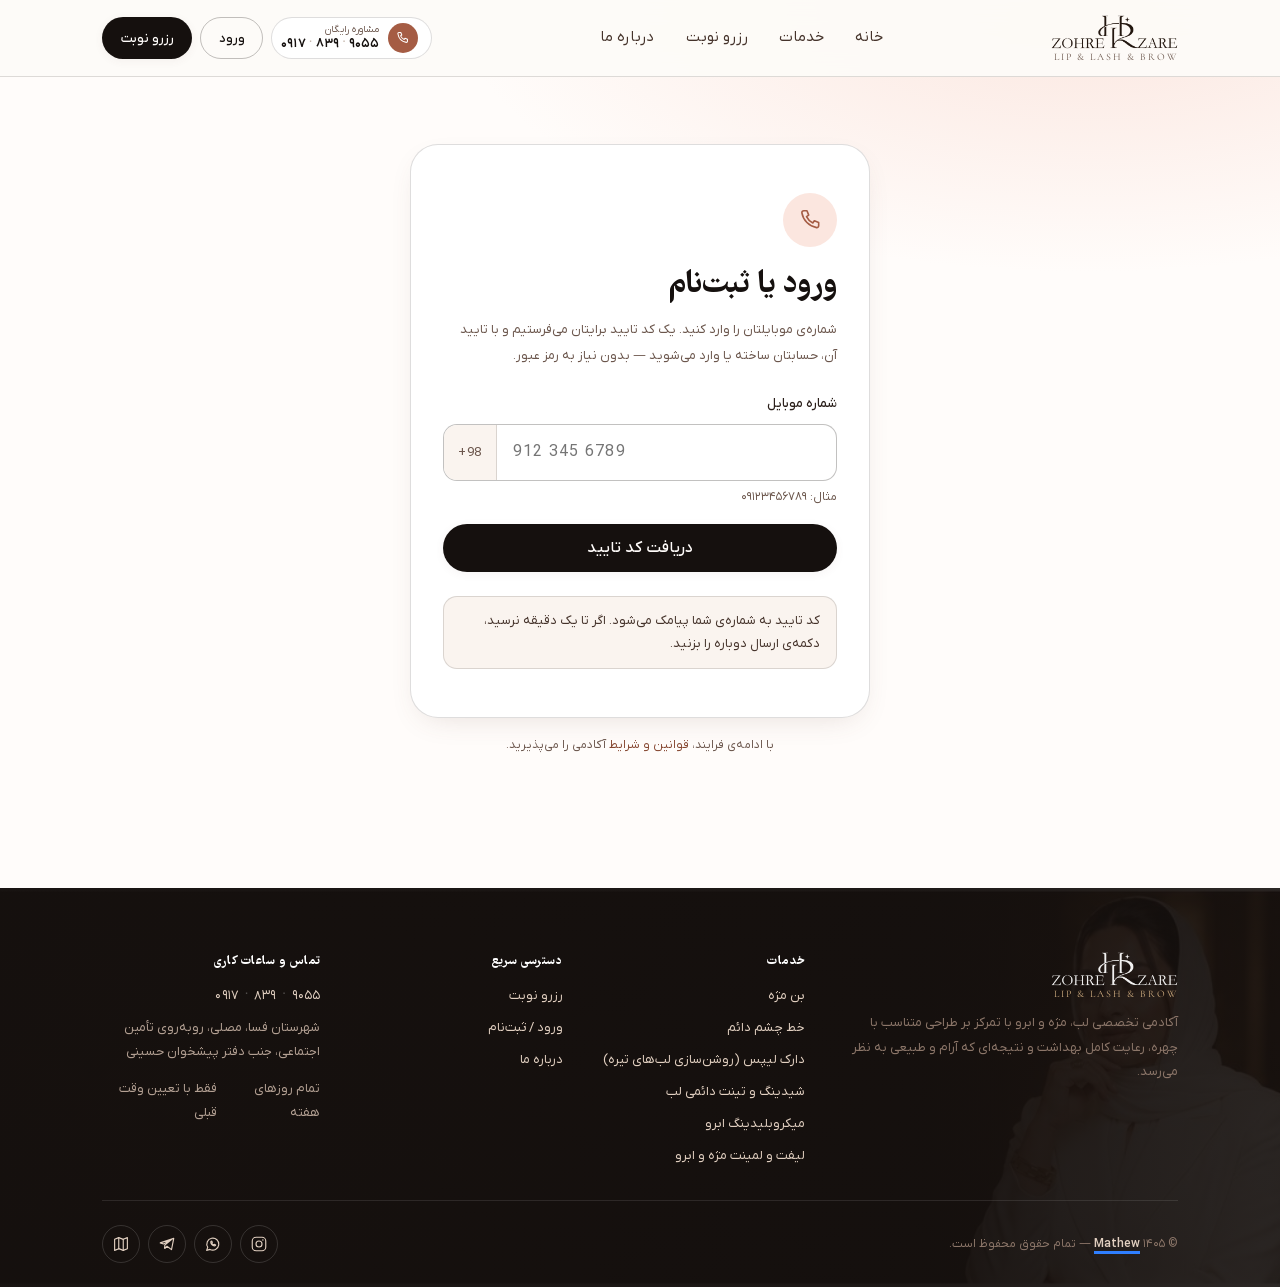
==== commit 6d78244f: "Replace the service catalog with the client's six new services The five old services are gone; the s" ====
--- a/panel/index.html
+++ b/panel/index.html
@@ -13,7 +13,7 @@
 <link rel="stylesheet" href="../assets/css/fonts.css?v=19">
 <link rel="stylesheet" href="../assets/css/base.css?v=20">
 <link rel="stylesheet" href="../assets/css/components.css?v=21">
-<link rel="stylesheet" href="../assets/css/pages.css?v=29">
+<link rel="stylesheet" href="../assets/css/pages.css?v=30">
 </head>
 <body>
 
--- a/assets/css/pages.css
+++ b/assets/css/pages.css
@@ -1 +1,3 @@
 .hero{position:relative;overflow:hidden;padding-top:var(--header-h);background:radial-gradient(120% 90% at 22% 14%,var(--blush-100) 0%,transparent 56%),radial-gradient(100% 70% at 94% 90%,#FBEFE6 0%,transparent 60%),var(--cream-50)}.hero__grid{position:relative;z-index:1;min-height:calc(100svh - var(--header-h));display:grid;grid-template-columns:1fr;align-items:center;gap:var(--sp-5);padding-block:var(--sp-5) var(--sp-8)}.hero__visual{order:1;padding-inline:clamp(30px,8vw,70px)}.hero__copy{order:2;max-width:620px}.hero__title{font-size:clamp(2rem,7.6vw,var(--fs-4xl));font-weight:600;line-height:1.36;letter-spacing:-.022em;margin-bottom:var(--sp-4)}.hero__title em{font-style:normal;font-weight:700;color:var(--rose-600);position:relative;white-space:nowrap}.hero__title em:after{content:"";position:absolute;inset-inline:-.06em;bottom:.14em;height:.2em;background:linear-gradient(90deg,var(--blush-200),var(--blush-100));border-radius:3px;z-index:-1}.hero__lead{font-size:var(--fs-base);color:var(--text-soft);line-height:2.15;max-width:520px;margin-bottom:var(--sp-5)}.hero__actions{display:flex;flex-wrap:wrap;gap:var(--sp-3);margin-bottom:var(--sp-6)}.btn__ico{display:inline-flex;align-items:center}.btn__ico svg{width:17px;height:17px}.hero__cards{display:grid;grid-template-columns:repeat(3,1fr);gap:var(--sp-2);max-width:520px}.hero-card{display:flex;flex-direction:column;align-items:center;gap:5px;padding:var(--sp-4) var(--sp-2);text-align:center;background:#ffffffbd;backdrop-filter:blur(8px);-webkit-backdrop-filter:blur(8px);border:1px solid var(--line);border-radius:var(--r-lg);transition:transform var(--dur) var(--ease),border-color var(--dur) var(--ease),box-shadow var(--dur) var(--ease)}.hero-card:hover{transform:translateY(-3px);border-color:var(--blush-300);box-shadow:var(--shadow-md)}.hero-card__icon{display:grid;place-items:center;width:34px;height:34px;border-radius:50%;background:var(--blush-100);color:var(--rose-500);margin-bottom:2px}.hero-card__big{font-size:var(--fs-base);font-weight:600;color:var(--ink-900);line-height:1.5}.hero-card__sub{font-size:var(--fs-xs);color:var(--text-muted);line-height:1.6}.hero-stage{position:relative;width:100%;max-width:330px;margin-inline:auto;aspect-ratio:1 / 1.3;opacity:0;transform:scale(.97);transition:opacity .75s var(--ease),transform .75s var(--ease)}.hero-stage.is-ready{opacity:1;transform:none}.hero-stage__halo{position:absolute;z-index:0;inset:4% 0 22%;border-radius:50%;background:radial-gradient(closest-side,#f6d6c2eb,#f3c7af8c 46%,#f3c7af00 76%);pointer-events:none}.hero-stage__ring{position:absolute;z-index:2;inset:2% -3% 19%;border-radius:50%;border:1.5px solid var(--rose-400);border-inline-end-color:transparent;border-block-start-color:#c4826d47;opacity:.55;pointer-events:none;will-change:transform}.hero-stage__ring:after{content:"";position:absolute;inset:-7%;border-radius:50%;border:1px dashed var(--blush-300);opacity:.5}.hero-stage__photo{position:absolute;inset:0;z-index:5;display:flex;align-items:flex-end;justify-content:center;will-change:transform;pointer-events:none}.hero-stage__photo img{width:100%;height:100%;object-fit:contain;object-position:bottom center;-webkit-mask-image:linear-gradient(to bottom,#000 82%,transparent 99%);mask-image:linear-gradient(to bottom,#000 82%,transparent 99%);filter:drop-shadow(0 22px 34px rgba(120,70,48,.2))}.hero-stage__orbit{position:absolute;inset:0;pointer-events:none}.orbit-badge{position:absolute;top:50%;left:50%;display:flex;align-items:center;gap:9px;padding:.55rem .9rem;border-radius:var(--r-full);background:#fffffff0;backdrop-filter:blur(10px);-webkit-backdrop-filter:blur(10px);border:1px solid var(--line);box-shadow:0 10px 28px -14px #693c2a6b;white-space:nowrap;will-change:transform,opacity;pointer-events:auto;transition:opacity .25s linear;animation:badge-in .65s var(--ease) backwards;animation-delay:var(--delay, 0ms)}@keyframes badge-in{0%{opacity:0}}.orbit-badge__icon{display:grid;place-items:center;width:32px;height:32px;flex-shrink:0;border-radius:50%;background:var(--blush-100);color:var(--rose-500)}.orbit-badge__text{display:flex;flex-direction:column;line-height:1.35}.orbit-badge__text strong{font-size:var(--fs-sm);font-weight:600;color:var(--ink-900)}.orbit-badge__text span{font-size:.6875rem;color:var(--text-muted)}@media(max-width:719px){.orbit-badge{padding:0;gap:0;border-radius:50%;box-shadow:0 8px 20px -10px #693c2a66}.orbit-badge__text{display:none}.orbit-badge__icon{width:44px;height:44px;background:transparent}.orbit-badge__icon svg{width:20px;height:20px}}@media(min-width:720px)and (max-width:959px){.orbit-badge{padding:.45rem .68rem;gap:7px}.orbit-badge__icon{width:28px;height:28px}.orbit-badge__icon svg{width:16px;height:16px}.orbit-badge__text strong{font-size:var(--fs-xs)}.orbit-badge__text span{font-size:.625rem}}@media(min-width:720px){.hero-stage{max-width:400px}}@media(min-width:1000px){.hero__grid{grid-template-columns:1fr 1fr;gap:var(--sp-5);padding-block:var(--sp-6)}.hero__visual{order:1;padding-inline:clamp(50px,5.5vw,96px)}.hero__copy{order:2;margin-inline-start:auto;margin-inline-end:0}.hero-stage{max-width:420px}}.marquee{border-block:1px solid var(--line);background:var(--bg-soft);padding-block:var(--sp-4)}.marquee__row{display:flex;flex-wrap:wrap;justify-content:center;gap:var(--sp-4) var(--sp-6)}.marquee__item{display:inline-flex;align-items:center;gap:var(--sp-2);font-size:var(--fs-sm);color:var(--ink-700)}.marquee__item svg{width:18px;height:18px;color:var(--rose-500);flex-shrink:0}.services-grid{display:grid;gap:var(--sp-3);grid-template-columns:repeat(2,1fr)}@media(min-width:720px){.services-grid{grid-template-columns:repeat(3,1fr)}}.svc-card{display:flex;flex-direction:column;height:100%;background:var(--bg-elevated);border:1px solid var(--line);border-radius:var(--r-lg);overflow:hidden;transition:border-color var(--dur) var(--ease),box-shadow var(--dur) var(--ease),transform var(--dur) var(--ease)}.svc-card:hover{border-color:var(--blush-300);box-shadow:var(--shadow-md);transform:translateY(-2px)}.svc-card__media{position:relative;aspect-ratio:4 / 3;overflow:hidden;background:var(--cream-200)}.svc-card__media img{width:100%;height:100%;object-fit:cover;transition:transform .9s var(--ease)}.svc-card:hover .svc-card__media img{transform:scale(1.05)}.svc-card__icon{position:absolute;top:var(--sp-2);inset-inline-start:var(--sp-2);width:32px;height:32px;display:grid;place-items:center;border-radius:50%;background:#ffffffe0;backdrop-filter:blur(6px);color:var(--rose-500)}.svc-card__icon svg{width:16px;height:16px}.svc-card__body{display:flex;flex-direction:column;flex:1;padding:var(--sp-3)}.svc-card__title{font-size:var(--fs-sm);margin-bottom:var(--sp-2);line-height:1.5}.svc-menu{list-style:none;margin:0 0 var(--sp-3);padding:0;border-top:1px dashed var(--line)}.svc-menu li{display:flex;align-items:baseline;justify-content:space-between;gap:var(--sp-2);padding:6px 0;border-bottom:1px dashed var(--line);font-size:var(--fs-xs);line-height:1.7}.svc-menu__name{color:var(--ink-700);min-width:0;overflow:hidden;text-overflow:ellipsis;white-space:nowrap}.svc-menu__price{flex-shrink:0;color:var(--ink-900);font-weight:600;font-variant-numeric:tabular-nums}.svc-menu li.svc-menu__more{justify-content:center;border-bottom:0;color:var(--text-muted)}.svc-card__text{color:var(--text-muted);font-size:var(--fs-xs);line-height:1.7;margin-bottom:var(--sp-2);flex:1;display:-webkit-box;-webkit-line-clamp:3;-webkit-box-orient:vertical;overflow:hidden}.svc-card__meta{display:flex;flex-wrap:wrap;gap:var(--sp-2);padding-top:var(--sp-2);border-top:1px solid var(--line);margin-bottom:var(--sp-2);font-size:var(--fs-xs);color:var(--text-muted)}.svc-card__meta span{display:inline-flex;align-items:center;gap:4px}.svc-card__meta svg{width:13px;height:13px;color:var(--rose-400)}.svc-card__body>.svc-card__actions{display:grid;grid-template-columns:repeat(2,minmax(0,1fr));gap:var(--sp-2)}.svc-card__actions .btn{flex:1}.svc-card__body>.svc-card__actions .btn{flex:none;width:100%;min-width:0;min-height:2rem;font-size:var(--fs-xs);padding:6px 8px}.page-head{background:var(--bg-soft);border-bottom:1px solid var(--line);padding-top:calc(var(--sp-6) + var(--header-h));padding-bottom:var(--sp-6)}.page-head h1{margin-bottom:var(--sp-3)}.page-head p{color:var(--text-muted);max-width:620px;margin-bottom:0}.crumbs{display:flex;align-items:center;gap:var(--sp-2);font-size:var(--fs-xs);color:var(--text-muted);margin-bottom:var(--sp-4);flex-wrap:wrap}.crumbs a{color:var(--text-muted)}.crumbs a:hover{color:var(--rose-600)}.crumbs span{opacity:.45}.detail-layout{display:grid;gap:var(--sp-6);grid-template-columns:1fr;align-items:start}@media(min-width:940px){.detail-layout{grid-template-columns:1fr 360px;gap:var(--sp-7)}.detail-aside{position:sticky;top:calc(var(--header-h) + var(--sp-4))}}.detail-hero{aspect-ratio:16 / 9;border-radius:var(--r-lg);overflow:hidden;background:var(--cream-200);margin-bottom:var(--sp-6)}.detail-hero img{width:100%;height:100%;object-fit:cover}.prose{color:var(--text-soft);line-height:2.1}.prose h2{margin-top:var(--sp-6);margin-bottom:var(--sp-3);font-size:var(--fs-xl)}.prose h2:first-child{margin-top:0}.prose p{margin-bottom:var(--sp-4)}.check-list{display:flex;flex-direction:column;gap:var(--sp-3)}.check-list li{display:flex;align-items:flex-start;gap:var(--sp-3);font-size:var(--fs-base);line-height:1.9;color:var(--text-soft)}.check-list svg{width:18px;height:18px;color:var(--rose-500);flex-shrink:0;margin-top:6px}.pill-row{display:flex;flex-wrap:wrap;gap:4px;margin-bottom:var(--sp-2)}.badge{display:inline-block;padding:3px 7px;border-radius:var(--r-sm);background:var(--blush-100);color:var(--rose-700);font-size:10px;font-weight:500;line-height:1.4;white-space:nowrap}.badge--muted{background:var(--cream-200);color:var(--text-muted)}.price-table{display:flex;flex-direction:column}.price-row{display:flex;align-items:flex-start;justify-content:space-between;gap:var(--sp-4);padding:var(--sp-4) 0;border-bottom:1px dashed var(--line)}.price-row:last-child{border-bottom:none}.price-row__name{font-weight:500;color:var(--ink-900);line-height:1.6}.price-row__note{font-size:var(--fs-xs);color:var(--text-muted);line-height:1.8;margin-top:3px}.price-row__meta{text-align:left;flex-shrink:0}.price-row__price{font-weight:500;color:var(--rose-600);white-space:nowrap}.price-row__time{font-size:var(--fs-xs);color:var(--text-muted);white-space:nowrap}.faq-item{border-bottom:1px solid var(--line)}.faq-item:last-child{border-bottom:none}.faq-q{display:flex;align-items:center;justify-content:space-between;gap:var(--sp-3);width:100%;padding:var(--sp-4) 0;text-align:start;font-size:var(--fs-base);font-weight:500;color:var(--ink-900)}.faq-q svg{width:18px;height:18px;color:var(--rose-500);flex-shrink:0;transition:transform .3s var(--ease)}.faq-item.is-open .faq-q svg{transform:rotate(45deg)}.faq-a{display:grid;grid-template-rows:0fr;transition:grid-template-rows .32s var(--ease);color:var(--text-muted);font-size:var(--fs-sm);line-height:2}.faq-item.is-open .faq-a{grid-template-rows:1fr}.faq-a>div{overflow:hidden}.faq-a p{padding-bottom:var(--sp-4);margin:0}.booking-box{padding:var(--sp-5)}.booking-box__price{display:flex;align-items:baseline;gap:var(--sp-2);margin-bottom:var(--sp-1)}.booking-box__price strong{font-size:var(--fs-2xl);font-weight:400;color:var(--ink-900)}.booking-box__price span{font-size:var(--fs-sm);color:var(--text-muted)}.booking-box__rows{margin:var(--sp-4) 0}.booking-box__row{display:flex;align-items:center;justify-content:space-between;gap:var(--sp-3);padding:var(--sp-2) 0;font-size:var(--fs-sm);color:var(--text-muted)}.booking-box__row strong{font-weight:500;color:var(--ink-800)}.booking-box__row span{display:inline-flex;align-items:center;gap:7px}.booking-box__row svg{width:16px;height:16px;color:var(--rose-400)}.narrow{width:100%;max-width:460px;margin-inline:auto}.narrow--wide{max-width:720px}.auth-wrap{min-height:calc(100svh - var(--header-h));display:flex;align-items:center;padding-top:calc(var(--sp-6) + var(--header-h));padding-bottom:var(--sp-6);background:radial-gradient(90% 60% at 85% 0%,var(--blush-100) 0%,transparent 55%),var(--cream-50)}.auth-card{background:var(--bg-elevated);border:1px solid var(--line);border-radius:var(--r-xl);padding:var(--sp-6) var(--sp-5);box-shadow:var(--shadow-md)}@media(min-width:480px){.auth-card{padding:var(--sp-7) var(--sp-6)}}.auth-card__icon{width:54px;height:54px;display:grid;place-items:center;border-radius:50%;background:var(--blush-100);color:var(--rose-500);margin-bottom:var(--sp-4)}.auth-card__icon svg{width:26px;height:26px}.auth-card h1{font-size:var(--fs-2xl);margin-bottom:var(--sp-2)}.auth-card__sub{color:var(--text-muted);font-size:var(--fs-sm);line-height:1.95;margin-bottom:var(--sp-5)}.auth-step{display:none}.auth-step.is-active{display:block;animation:step-in .35s var(--ease)}@keyframes step-in{0%{opacity:0;transform:translateY(8px)}}.resend-row{display:flex;align-items:center;justify-content:space-between;gap:var(--sp-3);margin-top:var(--sp-4);font-size:var(--fs-sm);color:var(--text-muted);flex-wrap:wrap}.resend-row button{color:var(--rose-600);font-weight:500}.resend-row button:disabled{color:var(--ink-400);cursor:default}.demo-code{display:flex;align-items:center;gap:var(--sp-3);padding:var(--sp-3) var(--sp-4);background:var(--warn-50);border:1px dashed #E4CFA6;border-radius:var(--r-md);margin-bottom:var(--sp-4);font-size:var(--fs-sm);color:var(--warn-600);line-height:1.8}.demo-code strong{font-size:var(--fs-xl);letter-spacing:.35em;font-variant-numeric:tabular-nums;color:var(--ink-900);padding-inline-start:.35em}.demo-code svg{width:20px;height:20px;flex-shrink:0}.steps{display:flex;align-items:center;gap:var(--sp-2);margin-bottom:var(--sp-6);overflow-x:auto;padding-bottom:4px;scrollbar-width:none}.steps::-webkit-scrollbar{display:none}.step{display:inline-flex;align-items:center;gap:var(--sp-2);font-size:var(--fs-sm);color:var(--ink-400);white-space:nowrap;flex-shrink:0}.step__num{display:grid;place-items:center;width:28px;height:28px;border-radius:50%;border:1px solid var(--line-strong);font-size:var(--fs-xs);font-weight:500;background:var(--bg-elevated);transition:all var(--dur) var(--ease)}.step.is-active{color:var(--ink-900);font-weight:500}.step.is-active .step__num{background:var(--ink-900);border-color:var(--ink-900);color:var(--cream-50)}.step.is-done{color:var(--rose-600)}.step.is-done .step__num{background:var(--blush-100);border-color:var(--blush-300);color:var(--rose-600)}.step__line{width:22px;height:1px;background:var(--line-strong);flex-shrink:0}.book-panel{display:none}.book-panel.is-active{display:block;animation:step-in .35s var(--ease)}.svc-choice{border:1px solid var(--line-strong);border-radius:var(--r-md);background:var(--bg-elevated);overflow:hidden;transition:border-color var(--dur) var(--ease),box-shadow var(--dur) var(--ease)}.svc-choice.is-open{border-color:var(--rose-400);box-shadow:var(--shadow-sm)}.svc-choice>.svc-choice__head .choice__box{border-color:transparent;border-radius:0;background:transparent}.svc-choice>.svc-choice__head:hover .choice__box{border-color:transparent}.svc-choice>.svc-choice__head input:checked+.choice__box{border-color:transparent;background:var(--blush-100);box-shadow:none}.svc-choice__chev{flex-shrink:0;color:var(--ink-400);transition:transform var(--dur) var(--ease)}.svc-choice.is-open .svc-choice__chev{transform:rotate(180deg)}.svc-choice__body{padding:0 var(--sp-3) var(--sp-3);border-top:1px dashed var(--line);background:var(--cream-50)}.svc-choice__lbl{margin:var(--sp-3) 0 var(--sp-2);font-size:var(--fs-xs);font-weight:600;color:var(--ink-700)}.svc-choice__vars{display:flex;flex-direction:column;gap:var(--sp-2)}.svc-choice__var .choice__box{padding:10px 14px;background:var(--bg-elevated)}.svc-choice__var .choice__txt .choice__title{font-size:var(--fs-sm)}.choice__ico{flex-shrink:0;display:grid;place-items:center;width:40px;height:40px;border-radius:50%;background:var(--blush-100);color:var(--rose-500)}.choice__pricebox{flex-shrink:0;text-align:left}.choice__price{display:block;font-weight:500;color:var(--rose-600);white-space:nowrap;font-variant-numeric:tabular-nums}.choice__dur{display:block;font-size:var(--fs-xs);color:var(--text-muted);white-space:nowrap}.slot-grid{display:grid;grid-template-columns:repeat(auto-fill,minmax(104px,1fr));gap:var(--sp-2)}.slot{padding:.85rem .5rem;border:1px solid var(--line-strong);border-radius:var(--r-md);background:var(--bg-elevated);text-align:center;font-size:var(--fs-base);font-variant-numeric:tabular-nums;transition:all var(--dur) var(--ease);line-height:1.5}.slot:hover:not(:disabled){border-color:var(--rose-400);background:var(--blush-100)}.slot.is-selected{background:var(--ink-900);border-color:var(--ink-900);color:var(--cream-50)}.slot:disabled{opacity:.5;cursor:not-allowed;background:var(--cream-100);color:var(--ink-400);text-decoration:line-through;text-decoration-color:var(--ink-200)}.slot small{display:block;font-size:.625rem;opacity:.75;text-decoration:none}.summary{background:var(--bg-soft);border:1px solid var(--line);border-radius:var(--r-lg);padding:var(--sp-5)}.summary__row{display:flex;align-items:flex-start;justify-content:space-between;gap:var(--sp-4);padding:var(--sp-3) 0;border-bottom:1px dashed var(--line);font-size:var(--fs-sm)}.summary__row:last-of-type{border-bottom:none}.summary__row dt{color:var(--text-muted);flex-shrink:0}.summary__row dd{margin:0;font-weight:500;color:var(--ink-900);text-align:left}.summary__total{display:flex;align-items:baseline;justify-content:space-between;gap:var(--sp-3);margin-top:var(--sp-3);padding-top:var(--sp-4);border-top:1px solid var(--line-strong)}.summary__total span{color:var(--text-muted);font-size:var(--fs-sm)}.summary__total strong{font-size:var(--fs-xl);font-weight:500;color:var(--rose-600)}.book-actions{display:flex;gap:var(--sp-3);margin-top:var(--sp-5);flex-wrap:wrap}.book-actions .btn{flex:1;min-width:130px}.success-card{text-align:center;padding:var(--sp-7) var(--sp-5)}.success-card__icon{width:76px;height:76px;margin:0 auto var(--sp-5);display:grid;place-items:center;border-radius:50%;background:var(--success-50);color:var(--success-500);animation:pop .5s var(--ease)}.success-card__icon svg{width:38px;height:38px}@keyframes pop{0%{transform:scale(.6);opacity:0}60%{transform:scale(1.08)}to{transform:scale(1);opacity:1}}.done-meta{display:flex;flex-direction:column;gap:8px;max-width:420px;margin:0 auto var(--sp-5);padding:var(--sp-3) var(--sp-4);border:1px solid var(--line);border-radius:var(--r-md);background:var(--cream-50);text-align:start}.done-meta__row{display:flex;align-items:baseline;justify-content:space-between;gap:var(--sp-3)}.done-meta__lbl{flex:0 0 auto;font-size:var(--fs-xs);color:var(--text-muted)}.done-meta__val{font-size:var(--fs-sm);color:var(--ink-900);font-weight:600;text-align:end;min-width:0}.done-meta__map{display:inline-flex;align-items:center;gap:6px;align-self:center;min-height:40px;padding:0 14px;border-radius:var(--r-full);border:1px solid var(--blush-300);color:var(--rose-600);font-size:var(--fs-sm);font-weight:500;transition:background-color var(--t-fast),border-color var(--t-fast)}.done-meta__map:hover{background:var(--blush-100);border-color:var(--rose-400)}.done-meta__map:focus-visible{outline:2px solid var(--rose-400);outline-offset:2px}body.on-booking{padding-bottom:calc(92px + env(safe-area-inset-bottom,0px))}.book-cta{position:fixed;inset-inline:0;bottom:0;z-index:60;display:flex;align-items:center;gap:var(--sp-3);max-width:760px;margin-inline:auto;padding:var(--sp-2) var(--sp-3) calc(var(--sp-2) + env(safe-area-inset-bottom,0px));border-top:1px solid var(--line);background:#fffcfaf5;-webkit-backdrop-filter:blur(10px);backdrop-filter:blur(10px);box-shadow:0 -6px 24px #4f383414}.book-cta__info{flex:1;min-width:0;font-size:var(--fs-xs);color:var(--text-muted);line-height:1.7;overflow:hidden;text-overflow:ellipsis;display:-webkit-box;-webkit-line-clamp:2;-webkit-box-orient:vertical}.book-cta .btn{flex:0 0 auto;min-height:48px;padding-inline:1.4rem;white-space:nowrap}.book-cta .btn:disabled{opacity:.55}.login-box .input{width:100%}.login-box__links{display:flex;gap:var(--sp-4);margin:var(--sp-2) 0 0}.login-box__demo{margin:var(--sp-3) 0 0;font-size:var(--fs-xs);color:var(--success-500);font-weight:500}.login-box__err{margin:var(--sp-3) 0 0;font-size:var(--fs-xs);color:var(--danger-500);line-height:1.8}.linklike{padding:0;border:0;background:none;color:var(--rose-600);font-size:var(--fs-xs);font-weight:500;cursor:pointer;text-decoration:underline;text-underline-offset:3px}.linklike:hover{color:var(--rose-500)}.linklike:focus-visible{outline:2px solid var(--rose-400);outline-offset:2px;border-radius:4px}.account-head{margin-top:calc(var(--sp-5) + var(--header-h));padding:var(--sp-5);border:1px solid var(--line);border-radius:var(--r-lg);background:var(--bg-elevated);margin-bottom:var(--sp-5)}.account-head__bar{display:flex;align-items:center;justify-content:space-between;gap:var(--sp-3);flex-wrap:wrap;padding-bottom:var(--sp-4);border-bottom:1px dashed var(--line);margin-bottom:var(--sp-2)}.account-head__btns{display:flex;gap:var(--sp-2);flex-wrap:wrap}.account-info{margin:0}.account-info__row{display:flex;align-items:baseline;gap:var(--sp-3) var(--sp-5);flex-wrap:wrap;padding:var(--sp-3) 0;border-bottom:1px dashed var(--line)}.account-info__row:last-child{border-bottom:0;padding-bottom:0}.account-info__row dt{flex:0 0 auto;min-width:96px;font-size:var(--fs-xs);font-weight:500;color:var(--text-muted)}.account-info__row dd{margin:0;min-width:0;display:flex;align-items:center;gap:7px;flex-wrap:wrap;font-size:var(--fs-md);font-weight:500;color:var(--ink-900)}.account-info__row dd svg{color:var(--rose-400);flex-shrink:0}.account-info__name{font-size:var(--fs-lg);font-weight:500;margin:0}@media(max-width:480px){.account-info__row dt{min-width:84px}}.tabs{display:flex;gap:var(--sp-1);border-bottom:1px solid var(--line);margin-bottom:var(--sp-5);overflow-x:auto;scrollbar-width:none}.tabs::-webkit-scrollbar{display:none}.tab{padding:var(--sp-3) var(--sp-4);font-size:var(--fs-base);color:var(--text-muted);border-bottom:2px solid transparent;margin-bottom:-1px;white-space:nowrap;transition:color var(--dur) var(--ease),border-color var(--dur) var(--ease)}.tab:hover{color:var(--ink-900)}.tab.is-active{color:var(--rose-600);border-bottom-color:var(--rose-500);font-weight:500}.tab-panel{display:none}.tab-panel.is-active{display:block;animation:step-in .3s var(--ease)}.appt-list{display:flex;flex-direction:column;gap:var(--sp-3)}.appt{display:flex;gap:var(--sp-4);padding:var(--sp-4);background:var(--bg-elevated);border:1px solid var(--line);border-radius:var(--r-lg);transition:border-color var(--dur) var(--ease),box-shadow var(--dur) var(--ease)}.appt:hover{border-color:var(--blush-300);box-shadow:var(--shadow-sm)}.appt.is-cancelled{opacity:.65}.appt.is-cancelled .appt__date{background:var(--cream-100);color:var(--ink-400)}.appt__date{flex-shrink:0;width:68px;padding:var(--sp-3) var(--sp-2);border-radius:var(--r-md);background:var(--blush-100);color:var(--rose-600);text-align:center;align-self:flex-start}.appt__day{display:block;font-size:var(--fs-xl);font-weight:500;line-height:1.2}.appt__month{display:block;font-size:var(--fs-xs);line-height:1.7}.appt__body{flex:1;min-width:0}.appt__top{display:flex;align-items:flex-start;justify-content:space-between;gap:var(--sp-3);margin-bottom:var(--sp-2);flex-wrap:wrap}.appt__title{font-size:var(--fs-md);font-weight:500;line-height:1.6}.appt__variant{font-size:var(--fs-xs);color:var(--text-muted);line-height:1.7}.appt__meta{display:flex;flex-wrap:wrap;gap:var(--sp-2) var(--sp-4);font-size:var(--fs-xs);color:var(--text-muted);margin-bottom:var(--sp-3)}.appt__meta span{display:inline-flex;align-items:center;gap:6px}.appt__meta svg{width:14px;height:14px;color:var(--rose-400)}.appt__note{font-size:var(--fs-xs);color:var(--text-muted);background:var(--cream-100);padding:var(--sp-2) var(--sp-3);border-radius:var(--r-sm);line-height:1.85;margin-bottom:var(--sp-3)}.appt__actions{display:flex;gap:var(--sp-2);flex-wrap:wrap}@media(max-width:460px){.appt{gap:var(--sp-3);padding:var(--sp-3)}.appt__date{width:56px;padding:var(--sp-2)}.appt__day{font-size:var(--fs-lg)}}.mini-stats{display:grid;grid-template-columns:repeat(3,1fr);gap:var(--sp-3);margin-bottom:var(--sp-5)}.mini-stat{padding:var(--sp-4) var(--sp-2);border:1px solid var(--line);border-radius:var(--r-md);background:var(--bg-elevated);text-align:center}.mini-stat strong{display:block;font-size:var(--fs-xl);font-weight:400;color:var(--ink-900);line-height:1.4}.mini-stat span{font-size:var(--fs-xs);color:var(--text-muted);line-height:1.6;display:block}@media(min-width:480px){.mini-stat{padding:var(--sp-4)}}.about-grid{display:grid;gap:var(--sp-6);grid-template-columns:1fr;align-items:center}@media(min-width:880px){.about-grid{grid-template-columns:1fr 1fr;gap:var(--sp-7)}}.about-img{width:min(100%,480px);margin-inline:auto;border-radius:var(--r-lg);overflow:hidden;aspect-ratio:4 / 3;background:var(--cream-200);box-shadow:var(--shadow-sm);transition:transform .45s var(--ease),box-shadow .45s var(--ease)}.about-img:hover{transform:translateY(-4px);box-shadow:var(--shadow-md)}.about-img img{width:100%;height:100%;object-fit:cover;transition:transform .8s var(--ease)}.about-img:hover img{transform:scale(1.025)}.value-grid{display:grid;gap:var(--sp-4);grid-template-columns:1fr}@media(min-width:620px){.value-grid{grid-template-columns:repeat(2,1fr)}}@media(min-width:1000px){.value-grid{grid-template-columns:repeat(4,1fr)}}.value{padding:var(--sp-5);border:1px solid var(--line);border-radius:var(--r-lg);background:var(--bg-elevated);height:100%}.value__icon{width:44px;height:44px;display:grid;place-items:center;border-radius:50%;background:var(--blush-100);color:var(--rose-500);margin-bottom:var(--sp-4)}.value__icon svg{width:22px;height:22px}.value h3{font-size:var(--fs-md);margin-bottom:var(--sp-2)}.value p{font-size:var(--fs-sm);color:var(--text-muted);line-height:1.95;margin:0}.cta-band{position:relative;overflow:hidden;border-radius:var(--r-xl);background:#1a1210;padding:0;isolation:isolate;display:flex;align-items:center;width:100%;max-width:860px;margin-inline:auto;min-height:200px}.cta-band__photo{position:absolute;inset:0;z-index:0;display:block;pointer-events:none}.cta-band__photo img{width:100%;height:100%;object-fit:cover;object-position:left center}.cta-band__inner{position:relative;z-index:1;width:60%;margin-inline-start:auto;padding:var(--sp-4) var(--sp-5);text-align:center}.cta-band .cta-actions{justify-content:center;flex-direction:column;align-items:stretch}.cta-band .cta-actions .btn{width:100%}.cta-band h2{color:#fff}.cta-band__title{font-size:clamp(1rem,3.6vw,1.8rem);font-weight:600;letter-spacing:-.022em;line-height:1.4;margin-bottom:var(--sp-3);text-shadow:0 2px 20px rgba(0,0,0,.45)}.cta-band p{color:#ffffffbd;max-width:480px;margin-inline:auto;margin-bottom:var(--sp-4);display:none}.cta-band .btn--primary{background:var(--cream-50);color:var(--ink-900)}.cta-band .btn--primary:hover{background:var(--blush-200);color:var(--ink-900)}.cta-band .btn--ghost{color:#fff;border-color:#ffffff6b}.cta-band .btn--ghost:hover{background:#ffffff21;border-color:transparent}.cta-actions{display:flex;gap:var(--sp-3);justify-content:center;flex-wrap:wrap}@media(min-width:820px){.cta-band{min-height:220px}.cta-band .cta-actions{flex-direction:row;align-items:center;justify-content:center}.cta-band .cta-actions .btn{width:auto}.cta-band__inner{width:50%;padding:var(--sp-5) var(--sp-6)}}@media(max-width:719px){.cta-band{max-width:520px;min-height:180px;border-radius:clamp(16px,4vw,24px)}.cta-band__inner{width:65%;padding:var(--sp-3) var(--sp-3)}.cta-band__title{font-size:clamp(.95rem,3.5vw,1.15rem);line-height:1.5;margin-bottom:var(--sp-2)}.cta-band .cta-actions .btn{padding:10px 12px;font-size:var(--fs-xs);min-height:40px}}.footer{position:relative;overflow:hidden;background:#15100e;margin-top:var(--sp-8)}.footer:before{content:"";position:absolute;inset:0;background-image:url(../img/banner-footer.jpg);background-size:cover;background-position:center top;opacity:.5;pointer-events:none}.footer:after{content:"";position:absolute;inset:0;background:linear-gradient(to left,#15100ecc,#15100eed 30%,#15100ef7);pointer-events:none}.footer .container{position:relative;z-index:1}@media(max-width:819px){.footer:before{opacity:.3}.footer:after{background:linear-gradient(to bottom,#15100ee0,#15100ef7)}}.credit-link{color:#fff;font-weight:600;text-decoration:underline;text-decoration-color:#2f7fff;text-decoration-thickness:2.5px;text-underline-offset:4px;transition:color var(--dur) var(--ease),text-decoration-color var(--dur) var(--ease)}.credit-link:hover{color:#6fa8ff;text-decoration-color:#6fa8ff}.flow{display:grid;gap:var(--sp-3);grid-template-columns:repeat(2,1fr);counter-reset:flow}@media(min-width:700px){.flow{grid-template-columns:repeat(2,1fr)}}@media(min-width:1000px){.flow{grid-template-columns:repeat(4,1fr);gap:var(--sp-4)}}.flow__item{counter-increment:flow;position:relative;padding-top:var(--sp-4)}.flow__item:before{content:counter(flow,persian);position:absolute;top:0;inset-inline-start:0;font-family:var(--font-title);font-size:var(--fs-xl);color:var(--blush-300);line-height:1}.flow__item h3{font-size:var(--fs-sm);font-weight:400;margin-bottom:var(--sp-2);line-height:1.4}.flow__item p{font-size:11px;color:var(--text-muted);line-height:1.6;margin:0;display:-webkit-box;-webkit-line-clamp:3;-webkit-box-orient:vertical;overflow:hidden}.works{display:grid;gap:var(--sp-3);grid-template-columns:1fr;max-width:760px;margin-inline:auto}.work-row{display:flex;align-items:center;gap:var(--sp-4);padding:var(--sp-3);background:var(--bg-elevated);border:1px solid var(--line);border-radius:var(--r-lg);transition:border-color var(--dur) var(--ease),box-shadow var(--dur) var(--ease),transform var(--dur) var(--ease)}.work-row:hover{border-color:var(--blush-300);box-shadow:var(--shadow-md);transform:translateY(-2px)}.work-row__thumb{flex-shrink:0;width:74px;height:74px;border-radius:var(--r-md);overflow:hidden;background:var(--cream-200)}.work-row__thumb img{width:100%;height:100%;object-fit:cover;transition:transform .6s var(--ease)}.work-row:hover .work-row__thumb img{transform:scale(1.07)}.work-row__body{flex:1;min-width:0}.work-row__label{display:block;font-size:var(--fs-xs);color:var(--text-muted);line-height:1.7}.work-row__title{display:block;font-size:var(--fs-base);font-weight:600;color:var(--ink-900);line-height:1.6}.btn-ig{display:inline-flex;align-items:center;gap:8px;flex-shrink:0;padding:.6rem 1rem;border-radius:var(--r-full);font-size:var(--fs-sm);font-weight:500;line-height:1;color:#fff;background:linear-gradient(135deg,#b95a7a,#c4826d 52%,#d89a62);box-shadow:0 6px 18px -8px #aa506999;transition:transform var(--dur) var(--ease),box-shadow var(--dur) var(--ease);white-space:nowrap}.btn-ig:hover{color:#fff;transform:translateY(-1px);box-shadow:0 10px 24px -8px #aa5069bf}.btn-ig svg{width:17px;height:17px;flex-shrink:0}@media(max-width:560px){.work-row{gap:var(--sp-3);padding:var(--sp-2)}.work-row__thumb{width:60px;height:60px}.btn-ig{padding:.6rem}.btn-ig .btn-ig__text{display:none}}.admin-head{background:linear-gradient(135deg,#1a1210,#2a1c16 60%,#3a2519);color:var(--cream-100);padding-top:calc(var(--sp-5) + var(--header-h));padding-bottom:var(--sp-5)}.admin-head h1{color:#fff;font-size:var(--fs-2xl);margin-bottom:2px}.admin-head p{color:var(--ink-300);margin:0;font-size:var(--fs-sm);line-height:1.9}.admin-head__in{display:flex;align-items:flex-start;justify-content:space-between;gap:var(--sp-3);flex-wrap:wrap}.admin-head .badge--gold{background:#d4b1832e;color:var(--gold-300);border:1px solid rgba(212,177,131,.35)}.admin-head__actions{display:flex;align-items:center;gap:var(--sp-2)}.admin-head__actions .icon-btn{background:#fffcfa0f;border-color:#fffcfa2e;color:var(--cream-200)}.admin-head__actions .icon-btn:hover{border-color:var(--gold-300);color:#fff}.admin-body{min-height:60vh}.admin-content{width:100%;max-width:var(--container);margin-inline:auto;padding-inline:var(--sp-5);padding-block:var(--sp-5) calc(var(--sp-8) + 92px)}@media(min-width:720px){.admin-content{padding-inline:var(--sp-6)}}.admin-dock{position:fixed;inset-inline:0;bottom:0;z-index:95;display:flex;justify-content:space-around;gap:var(--sp-2);padding:6px var(--sp-3) calc(6px + env(safe-area-inset-bottom,0px));background:#fffcfaeb;-webkit-backdrop-filter:blur(14px);backdrop-filter:blur(14px);border-top:1px solid var(--line)}.admin-dock__btn{position:relative;display:flex;flex-direction:column;align-items:center;gap:3px;flex:1 1 0;max-width:168px;min-height:52px;padding:6px 4px;border-radius:var(--r-md);color:var(--text-muted);font-size:.6875rem;font-weight:500;line-height:1.5;transition:color var(--dur) var(--ease),background-color var(--dur) var(--ease)}.admin-dock__btn svg{color:var(--ink-500);transition:color var(--dur) var(--ease)}.admin-dock__btn:hover{color:var(--ink-900)}.admin-dock__btn:hover svg{color:var(--ink-900)}.admin-dock__btn.is-active{background:var(--ink-900);color:var(--cream-50)}.admin-dock__btn.is-active svg{color:var(--rose-300)}.count-badge{position:absolute;top:2px;inset-inline-start:calc(50% + 8px);min-width:18px;height:18px;padding-inline:4px;display:grid;place-items:center;border-radius:var(--r-full);background:var(--danger-500);color:#fff;font-size:.625rem;font-weight:600;line-height:1;pointer-events:none}.admin-side{display:none;position:fixed;inset-block:0;inset-inline-start:0;width:264px;flex-direction:column;padding:var(--sp-5) var(--sp-4);background:linear-gradient(180deg,#1a1210,#241811);color:var(--cream-100);z-index:60}.admin-side__brand{display:flex;flex-direction:column;gap:var(--sp-2);padding:var(--sp-3);margin-bottom:var(--sp-4);border:1px solid rgba(212,177,131,.25);border-radius:var(--r-md)}.admin-side__brand img{width:100%;max-width:128px;height:auto;filter:brightness(0) invert(1) opacity(.94)}.admin-side__tag{font-size:var(--fs-xs);color:var(--gold-300);letter-spacing:.02em}.admin-side__nav{display:flex;flex-direction:column;gap:4px}.admin-side__link{display:flex;align-items:center;gap:var(--sp-3);width:100%;min-height:48px;padding:var(--sp-2) var(--sp-3);border:1px solid transparent;border-radius:var(--r-md);color:var(--cream-200);font-size:var(--fs-sm);font-weight:500;text-align:start;transition:background-color var(--dur) var(--ease),color var(--dur) var(--ease),border-color var(--dur) var(--ease)}.admin-side__link svg{color:var(--ink-300);flex-shrink:0;transition:color var(--dur) var(--ease)}.admin-side__link:hover{background:#fffcfa12;color:#fff}.admin-side__link:hover svg{color:var(--gold-300)}.admin-side__link.is-active{background:#fffcfa1a;border-color:#d4b18366;color:#fff}.admin-side__link.is-active svg{color:var(--gold-300)}.admin-side__link .count-badge{position:static;inset-inline-end:auto;margin-inline-start:auto}.admin-side__foot{display:flex;flex-direction:column;gap:4px;margin-top:auto;padding-top:var(--sp-4);border-top:1px solid rgba(255,252,250,.12)}.admin-side__user{display:flex;flex-direction:column;gap:2px;padding:0 var(--sp-3) var(--sp-2);font-size:var(--fs-xs);color:var(--ink-300)}.admin-side__user strong{color:var(--cream-100);font-size:var(--fs-sm);font-weight:500}.admin-side__link--out:hover{background:#a8443a38;color:#f6c9c2}.admin-side__link--out:hover svg{color:#f6c9c2}@media(min-width:1024px){body.on-admin .header,body.on-admin .mobile-nav{display:none}body.on-admin .admin-side{display:flex}body.on-admin .admin-body{margin-inline-start:264px}body.on-admin .admin-head{padding-top:var(--sp-6)}body.on-admin .admin-head__actions,body.on-admin .admin-dock{display:none}body.on-admin .admin-content{padding-bottom:var(--sp-8)}}body.on-admin .toast-host{bottom:calc(84px + env(safe-area-inset-bottom,0px))}@media(min-width:1024px){body.on-admin .toast-host{bottom:calc(var(--sp-5) + env(safe-area-inset-bottom,0px))}}.admin-dash{display:grid;grid-template-columns:repeat(2,minmax(0,1fr));gap:10px;margin-bottom:var(--sp-5)}.dash-card{position:relative;display:flex;flex-direction:column;align-items:flex-start;gap:2px;min-width:0;padding:var(--sp-3) var(--sp-4);border:1px solid var(--line);border-radius:var(--r-lg);background:var(--bg-elevated);text-align:start;transition:border-color var(--dur) var(--ease),box-shadow var(--dur) var(--ease),transform .15s var(--ease)}button.dash-card{cursor:pointer}button.dash-card:hover{border-color:var(--rose-400);box-shadow:var(--shadow-sm)}button.dash-card:active{transform:translateY(1px)}.dash-card__ico{display:grid;place-items:center;width:34px;height:34px;margin-bottom:4px;border-radius:var(--r-full);background:var(--blush-100);color:var(--rose-500)}.dash-card__num{font-family:var(--font-title);font-size:var(--fs-xl);font-weight:600;color:var(--ink-900);line-height:1.35;max-width:100%;overflow:hidden;text-overflow:ellipsis}.dash-card__lbl{font-size:var(--fs-xs);color:var(--text-muted);line-height:1.7}.dash-card--wide{grid-column:span 2}.dash-card.is-wait{border-color:var(--gold-300);background:linear-gradient(0deg,#fdf1dc80,#fffcfae6)}.dash-card.is-wait .dash-card__ico{background:var(--warn-50);color:var(--warn-600)}.dash-card.is-wait .dash-card__num{color:var(--warn-600)}@media(min-width:760px){.admin-dash{grid-template-columns:repeat(5,minmax(0,1fr))}.dash-card--wide{grid-column:auto}}.admin-filters{position:sticky;top:calc(var(--header-h) + 6px);z-index:20;display:flex;flex-wrap:wrap;gap:6px;padding:var(--sp-2);margin-bottom:var(--sp-3);border:1px solid var(--line);border-radius:var(--r-lg);background:#fffcfaf0;-webkit-backdrop-filter:blur(10px);backdrop-filter:blur(10px)}body.on-admin .admin-filters{top:calc(var(--header-h) + 6px)}@media(min-width:1024px){body.on-admin .admin-filters{top:10px}}.fchip{flex:0 1 auto;display:inline-flex;align-items:center;gap:6px;min-height:40px;padding:0 .95rem;border:1px solid transparent;border-radius:var(--r-full);color:var(--text-muted);font-size:var(--fs-sm);font-weight:500;white-space:nowrap;transition:background-color var(--dur) var(--ease),color var(--dur) var(--ease)}.fchip:hover{color:var(--ink-900);background:var(--cream-100)}.fchip.is-active{background:var(--ink-900);color:var(--cream-50)}.admin-search{position:relative;margin-bottom:var(--sp-4)}.admin-search .input{padding-inline-start:46px}.admin-search__ico{position:absolute;inset-inline-start:14px;top:50%;transform:translateY(-50%);color:var(--ink-300);pointer-events:none}.birth-ico{display:inline-flex;align-items:center;color:var(--rose-500)}.admin-tel{display:inline-flex;align-items:center;gap:7px;min-height:40px;padding:.34rem .95rem;border-radius:var(--r-full);background:var(--success-50);color:var(--success-500);font-size:var(--fs-sm);font-weight:600;border:1px solid rgba(76,122,83,.24);white-space:nowrap;font-variant-numeric:tabular-nums;transition:background-color var(--dur) var(--ease),color var(--dur) var(--ease)}.admin-tel:hover{background:var(--success-500);color:#fff}.admin-tel:hover .phone-dot{color:#fff9}.admin-tel svg{width:14px;height:14px;flex-shrink:0}.day-manage{display:grid;gap:var(--sp-4);grid-template-columns:1fr}@media(min-width:940px){.day-manage{grid-template-columns:360px 1fr;align-items:start}}.cal-card{padding:var(--sp-4);border:1px solid var(--line);border-radius:var(--r-lg);background:var(--bg-elevated)}.cal-head{display:flex;align-items:center;justify-content:space-between;gap:var(--sp-2);margin-bottom:var(--sp-3)}.cal-title{margin:0;font-size:var(--fs-md);color:var(--ink-900)}.cal-nav{width:40px;height:40px;border:none;background:transparent;color:var(--ink-500)}.cal-nav:hover:not(:disabled){background:var(--cream-100);color:var(--ink-900);border:none}.cal-grid{display:grid;grid-template-columns:repeat(7,1fr);gap:4px}.cal-cell{position:relative;display:flex;flex-direction:column;align-items:center;justify-content:center;gap:2px;min-height:46px;padding:2px;border:1px solid var(--line);border-radius:var(--r-md);background:var(--bg-elevated);font-variant-numeric:tabular-nums;transition:border-color var(--dur) var(--ease),background-color var(--dur) var(--ease)}.cal-cell__num{font-size:var(--fs-sm);font-weight:500;color:var(--ink-900);line-height:1.4}.cal-cell--week{min-height:28px;border:none;background:transparent;font-size:var(--fs-xs);color:var(--text-muted)}.cal-cell--blank{border:none;background:transparent;min-height:0}button.cal-cell:hover:not(.is-selected){border-color:var(--rose-400);background:var(--blush-100)}.cal-cell.is-weekly{background:var(--cream-100)}.cal-cell.is-weekly .cal-cell__num{color:var(--ink-300)}.cal-cell.is-closed{background:var(--danger-50);border-color:#ebc4be}.cal-cell.is-closed .cal-cell__num{color:var(--danger-500)}.cal-cell.is-full .cal-cell__num{color:var(--ink-400)}.cal-cell.is-today{border-color:var(--rose-500)}.cal-cell.is-today:after{content:"";position:absolute;inset-inline-start:50%;bottom:3px;transform:translate(50%);width:5px;height:5px;border-radius:var(--r-full);background:var(--rose-500)}.cal-cell.is-selected{background:var(--ink-900);border-color:var(--ink-900)}.cal-cell.is-selected .cal-cell__num{color:var(--cream-50)}.cal-cell.is-selected.is-closed{background:var(--ink-900);border-color:var(--ink-900)}.cal-cell.is-selected .cal-dot--closed{background:#f0a69c}.cal-cell.is-selected:after{background:var(--rose-300)}.cal-dot{width:6px;height:6px;border-radius:var(--r-full)}.cal-dot--closed{background:var(--danger-500)}.cal-dot--full{background:var(--ink-300)}.cal-dot--today{background:var(--rose-500)}.cal-legend{display:flex;flex-wrap:wrap;gap:var(--sp-2) var(--sp-4);margin-top:var(--sp-3);padding-top:var(--sp-3);border-top:1px dashed var(--line);font-size:var(--fs-xs);color:var(--text-muted)}.cal-legend span{display:inline-flex;align-items:center;gap:6px}.day-detail__head{display:flex;align-items:center;justify-content:space-between;gap:var(--sp-3);flex-wrap:wrap;margin-bottom:var(--sp-3)}.day-detail__title{margin:0;font-size:var(--fs-lg)}.day-meta{display:flex;flex-wrap:wrap;gap:var(--sp-2) var(--sp-4);margin-bottom:var(--sp-3);font-size:var(--fs-sm);color:var(--text-muted)}.day-meta span{display:inline-flex;align-items:center;gap:6px}.day-meta svg{color:var(--rose-400)}.admin-hint{margin-top:var(--sp-3);font-size:var(--fs-xs);color:var(--text-muted);line-height:1.9}.admin-slots{display:grid;grid-template-columns:repeat(auto-fill,minmax(130px,1fr));gap:var(--sp-2)}.admin-slot{padding:var(--sp-3);border:1px solid var(--line-strong);border-radius:var(--r-md);background:var(--bg-elevated);text-align:center;transition:all var(--dur) var(--ease)}.admin-slot:hover:not(:disabled){border-color:var(--rose-400);background:var(--blush-100)}.admin-slot__time{display:block;font-weight:600;font-variant-numeric:tabular-nums;font-size:var(--fs-md);line-height:1.6}.admin-slot__state{display:block;font-size:var(--fs-xs);color:var(--text-muted);line-height:1.7}.admin-slot.is-blocked{background:var(--danger-50);border-color:var(--danger-500);color:var(--danger-500)}.admin-slot.is-blocked .admin-slot__state{color:var(--danger-500)}.admin-slot.is-booked{background:var(--success-50);border-color:#4c7a5359}.admin-slot.is-booked .admin-slot__state{color:var(--success-500)}a.admin-slot{cursor:pointer;text-decoration:none;color:var(--ink-900)}.svc-editor{display:flex;flex-direction:column;gap:var(--sp-3)}.svc-card__icon{display:grid;place-items:center;width:38px;height:38px;flex-shrink:0;border-radius:50%;background:var(--blush-100);color:var(--rose-500)}.svc-items{display:flex;flex-direction:column;gap:var(--sp-3)}.svc-item{display:flex;align-items:stretch;gap:8px;border:1px solid var(--line);border-radius:var(--r-lg);background:var(--bg-elevated);transition:border-color var(--dur) var(--ease),box-shadow var(--dur) var(--ease)}.svc-item:hover{border-color:var(--blush-300);box-shadow:var(--shadow-sm)}.svc-item.is-off{opacity:.75}.svc-item__main{display:flex;align-items:center;gap:var(--sp-3);flex:1;min-width:0;padding:var(--sp-3) var(--sp-4);text-align:start}.svc-item__icon{display:grid;place-items:center;width:40px;height:40px;flex-shrink:0;border-radius:50%;background:var(--blush-100);color:var(--rose-500)}.svc-item__info{flex:1;min-width:0}.svc-item__name{display:block;font-weight:600;color:var(--ink-900);line-height:1.6}.svc-item__meta{display:block;font-size:var(--fs-xs);color:var(--text-muted);line-height:1.7}.svc-item__arrow{flex-shrink:0;color:var(--ink-400)}.svc-item.is-off .svc-item__main .badge{flex-shrink:0}.svc-item__view{display:inline-flex;align-items:center;justify-content:center;gap:6px;flex:0 0 auto;min-width:44px;min-height:44px;padding:0 12px;margin-inline-end:8px;align-self:center;border-inline-start:1px solid var(--line);border-radius:var(--r-md);color:var(--text-muted);font-size:var(--fs-xs);transition:color var(--t-fast),background-color var(--t-fast)}.svc-item__view:hover{color:var(--rose-600);background:var(--blush-100)}@media(max-width:479px){.svc-item__view span{display:none}}.svc-field{display:block;margin-bottom:var(--sp-3)}.svc-field>span{display:block;font-size:var(--fs-xs);color:var(--text-muted);margin-bottom:5px}.svc-field .input{width:100%}.svc-field textarea.input{min-height:60px;resize:vertical}.svc-sub{font-size:var(--fs-sm);font-weight:600;color:var(--ink-800);margin:var(--sp-5) 0 var(--sp-3);padding-top:var(--sp-3);border-top:1px dashed var(--line)}.svc-vars{display:flex;flex-direction:column;gap:var(--sp-3)}.svc-var{padding:var(--sp-3);border:1px solid var(--line);border-radius:var(--r-md);background:var(--cream-50)}.svc-var .svc-field{margin-bottom:var(--sp-2)}.svc-var__grid{display:grid;grid-template-columns:1fr;gap:var(--sp-2)}@media(min-width:620px){.svc-var__grid{grid-template-columns:2fr 1.2fr 1fr}}.svc-var__foot--top{padding:0 0 var(--sp-2);border-top:0;border-bottom:1px dashed var(--line);margin:0 0 var(--sp-3)}.svc-var__foot{display:flex;align-items:center;justify-content:space-between;gap:var(--sp-3)}.svc-var__num{display:grid;place-items:center;width:26px;height:26px;border-radius:50%;background:var(--blush-100);color:var(--rose-600);font-size:var(--fs-xs);font-weight:600}.svc-var__price{font-size:var(--fs-sm);font-weight:600;color:var(--rose-600);font-variant-numeric:tabular-nums}.svc-card__actions{display:flex;gap:var(--sp-2);flex-wrap:wrap;margin-top:var(--sp-4);padding-top:var(--sp-4);border-top:1px solid var(--line)}.svc-hint{font-size:var(--fs-xs);color:var(--text-muted);margin:calc(-1 * var(--sp-2)) 0 var(--sp-3);line-height:1.8}.svc-list{display:flex;flex-direction:column;gap:var(--sp-2)}.svc-row{display:flex;align-items:flex-start;gap:var(--sp-2)}.svc-row .input{flex:1;min-width:0}.svc-row textarea.input{min-height:52px;resize:vertical}.svc-row--chip .input{font-size:var(--fs-sm)}.svc-row__btns{flex:0 0 auto;display:flex;flex-direction:column;gap:4px}.row-btn{display:inline-flex;align-items:center;justify-content:center;width:36px;height:36px;border:1px solid var(--line);border-radius:var(--r-sm);background:var(--cream-50);color:var(--text-muted);cursor:pointer;transition:background var(--t-fast),color var(--t-fast),border-color var(--t-fast)}.row-btn:hover{color:var(--ink-900);border-color:var(--line-strong);background:var(--cream-100)}.row-btn--del:hover{background:#fdecec;border-color:#f3c9c9;color:#c0392b}.row-btn:focus-visible{outline:2px solid var(--rose-400);outline-offset:2px}.svc-row--chip .svc-row__btns,.svc-faq__head .svc-row__btns{flex-direction:row}.svc-row--chip .row-btn,.svc-faq__head .row-btn{width:40px;height:40px}.svc-add{align-self:flex-start;display:inline-flex;align-items:center;gap:6px;padding:7px 14px;font-size:var(--fs-xs);font-weight:500;color:var(--rose-600);background:transparent;border:1px dashed var(--rose-300, #E8C4C4);border-radius:var(--r-sm);cursor:pointer;transition:background var(--t-fast),border-color var(--t-fast)}.svc-add:hover{background:var(--blush-100, #FDF4F4);border-color:var(--rose-500)}.svc-faq{display:flex;flex-direction:column;gap:var(--sp-2);padding:var(--sp-3);border:1px solid var(--line);border-radius:var(--r-md);background:var(--cream-50)}.svc-faq__head{display:flex;align-items:center;gap:var(--sp-2)}.svc-faq__head .input{flex:1;min-width:0;font-weight:500}.svc-faq textarea.input{min-height:52px;resize:vertical}.services-grid .svc-card__body{display:flex;flex-direction:column;flex:1;padding:var(--sp-3)}.services-grid .svc-card__icon{width:40px;height:40px}.services-grid .svc-card__meta{display:flex;flex-wrap:wrap;gap:var(--sp-3);padding-top:var(--sp-4);border-top:1px solid var(--line);margin-bottom:var(--sp-4);font-size:var(--fs-xs);color:var(--text-muted)}.services-grid .svc-card__meta span{display:inline-flex;align-items:center;gap:6px}.services-grid .svc-card__meta svg{width:15px;height:15px;color:var(--rose-400)}.services-grid .svc-card__body>.svc-card__actions{display:grid;grid-template-columns:repeat(2,minmax(0,1fr));align-items:stretch;gap:var(--sp-2)}.services-grid .svc-card__body>.svc-card__actions .btn{flex:none;width:100%;min-width:0;min-height:2.16rem;white-space:nowrap}.credential-grid{display:grid;gap:var(--sp-7);grid-template-columns:1fr;align-items:center}@media(min-width:880px){.credential-grid{grid-template-columns:minmax(0,.9fr) minmax(0,1.1fr)}}.credential-copy h2{margin-bottom:var(--sp-4)}.credential-copy p{color:var(--text-soft);line-height:2.1;margin-bottom:var(--sp-3)}.credential-list{display:flex;flex-direction:column;gap:var(--sp-2);margin-top:var(--sp-4)}.credential-list li{display:flex;align-items:flex-start;gap:var(--sp-3);color:var(--text-soft);line-height:1.9}.credential-list li:before{content:"\2713";display:grid;place-items:center;width:22px;height:22px;flex:0 0 22px;margin-top:3px;border-radius:50%;background:var(--blush-100);color:var(--rose-600);font-size:var(--fs-xs);font-weight:700}.credential-media{margin:0;padding:var(--sp-3);background:var(--bg-elevated);border:1px solid var(--line);border-radius:var(--r-xl);box-shadow:var(--shadow-md)}.credential-media img{width:100%;aspect-ratio:657 / 564;object-fit:cover;border-radius:var(--r-lg)}.credential-media figcaption{padding:var(--sp-3) var(--sp-2) var(--sp-1);color:var(--text-muted);font-size:var(--fs-xs);line-height:1.8;text-align:center}.proof-grid{display:grid;gap:var(--sp-2);grid-template-columns:repeat(2,1fr)}@media(min-width:620px){.proof-grid{grid-template-columns:repeat(2,1fr)}}@media(min-width:1040px){.proof-grid{grid-template-columns:repeat(4,1fr)}}.proof-card{position:relative;min-height:0;padding:var(--sp-3);background:var(--bg-elevated);border:1px solid var(--line);border-radius:var(--r-lg);overflow:hidden;transition:border-color var(--dur) var(--ease),box-shadow var(--dur) var(--ease),transform var(--dur) var(--ease)}.proof-card:after{content:"";position:absolute;width:80px;height:80px;left:-40px;bottom:-40px;border-radius:50%;background:var(--blush-100);opacity:.6}.proof-card:hover{border-color:var(--blush-300);box-shadow:var(--shadow-md);transform:translateY(-2px)}.proof-card__icon{position:relative;z-index:1;display:grid;place-items:center;width:32px;height:32px;margin-bottom:var(--sp-2);border-radius:50%;background:var(--blush-100);color:var(--rose-600);line-height:1}.proof-card__icon svg{width:16px;height:16px}.proof-card h3{position:relative;z-index:1;font-size:var(--fs-sm);margin-bottom:var(--sp-1);line-height:1.4}.proof-card p{position:relative;z-index:1;color:var(--text-muted);font-size:11px;line-height:1.6;margin:0;display:-webkit-box;-webkit-line-clamp:3;-webkit-box-orient:vertical;overflow:hidden}.local-band{display:grid;grid-template-columns:minmax(0,1fr) auto;align-items:center;gap:var(--sp-5);margin-top:var(--sp-6);padding:var(--sp-5) var(--sp-6);background:linear-gradient(90deg,#15100ee0,#15100ead),url(../img/edited_v2.webp?v=6) center / cover no-repeat;border-radius:var(--r-xl);color:var(--cream-50);overflow:hidden}.local-band__copy{min-width:0}.local-band .eyebrow{color:var(--gold-300);margin-bottom:var(--sp-2)}.local-band .eyebrow:before{opacity:.75}.local-band h3{color:var(--cream-50);font-size:var(--fs-xl);margin-bottom:var(--sp-2)}.local-band p{color:var(--cream-300);font-size:var(--fs-sm);line-height:1.95;margin:0}.local-band__actions{display:flex;flex-wrap:wrap;gap:var(--sp-2);justify-content:flex-start}.local-band .btn--ghost{color:var(--cream-50);border-color:#ffffff59}.local-band .btn--ghost:hover{background:#ffffff1f;border-color:#ffffff8c}@media(max-width:700px){.local-band{grid-template-columns:1fr;text-align:center;padding:var(--sp-5)}.local-band__actions{justify-content:center}.local-band__actions .btn{flex:1;min-width:145px}}.works{width:100%;max-width:1040px;margin-inline:auto;grid-template-columns:1fr}@media(min-width:560px){.works{grid-template-columns:repeat(2,minmax(0,1fr))}}@media(min-width:960px){.works{grid-template-columns:repeat(3,minmax(0,1fr))}}.portfolio-filters{display:flex;justify-content:center;align-items:center;flex-wrap:wrap;gap:var(--sp-2);margin:calc(-1 * var(--sp-2)) 0 var(--sp-5)}.portfolio-filter{padding:.55rem 1rem;border:1px solid var(--line-strong);border-radius:var(--r-full);color:var(--text-muted);background:var(--bg-elevated);font-size:var(--fs-sm);transition:background-color var(--dur) var(--ease),border-color var(--dur) var(--ease),color var(--dur) var(--ease),transform .15s var(--ease)}.portfolio-filter:hover{border-color:var(--blush-300);color:var(--rose-600)}.portfolio-filter.is-active{background:var(--ink-900);border-color:var(--ink-900);color:var(--cream-50)}.portfolio-card{min-width:0;overflow:hidden;background:var(--bg-elevated);border:1px solid var(--line);border-radius:var(--r-lg);box-shadow:var(--shadow-xs);transition:border-color var(--dur) var(--ease),box-shadow var(--dur) var(--ease),transform var(--dur) var(--ease)}.portfolio-card:hover{border-color:var(--blush-300);box-shadow:var(--shadow-md);transform:translateY(-3px)}.portfolio-card__media{position:relative;aspect-ratio:1 / 1;display:block;overflow:hidden;background:var(--cream-100)}.portfolio-card__media img{width:100%;height:100%;object-fit:cover;transition:transform .8s var(--ease)}.portfolio-card:hover .portfolio-card__media>img{transform:scale(1.035)}.portfolio-card__media--pair{display:grid;grid-template-columns:repeat(2,minmax(0,1fr));gap:2px}.portfolio-card__media--pair .portfolio-card__pane{position:relative;min-width:0;overflow:hidden;background:var(--cream-200)}.portfolio-card__media--pair .portfolio-card__pane img{position:absolute;inset:0}.portfolio-card__media--composite{background:var(--cream-100)}.portfolio-card__media--composite img{object-fit:contain}.portfolio-card__label{position:absolute;right:8px;bottom:8px;padding:.22rem .5rem;border-radius:var(--r-full);background:#15100ec7;color:#fff;font-size:.6875rem;line-height:1.4}.portfolio-card__brand{position:absolute!important;top:10px;inset-inline-start:10px;width:76px!important;height:auto!important;max-height:28px;object-fit:contain!important;padding:4px 7px;border-radius:var(--r-sm);background:#fffcfad1;box-shadow:0 4px 14px #15100e1f;opacity:.92;z-index:2}.portfolio-card__body{display:flex;flex-direction:column;gap:3px;padding:var(--sp-4)}.portfolio-card__category{color:var(--rose-600);font-size:var(--fs-xs);line-height:1.7}.portfolio-card__body h3{font-size:var(--fs-md);line-height:1.7;margin:0}.portfolio-card__note{color:var(--text-muted);font-size:var(--fs-xs);line-height:1.7}.portfolio-cta{display:flex;align-items:center;justify-content:space-between;gap:var(--sp-5);max-width:1040px;margin:var(--sp-6) auto 0;padding:var(--sp-5) var(--sp-6);background:linear-gradient(100deg,#fbe6dff0,#fffcfaf0),url(../img/edited_v2.webp?v=6) center / cover no-repeat;border:1px solid var(--blush-200);border-radius:var(--r-xl)}.portfolio-cta__eyebrow{display:block;color:var(--rose-600);font-size:var(--fs-xs);margin-bottom:var(--sp-1)}.portfolio-cta h3{font-size:var(--fs-lg);margin-bottom:var(--sp-1)}.portfolio-cta p{color:var(--text-muted);font-size:var(--fs-sm);line-height:1.9;margin:0}@media(max-width:700px){.portfolio-filters{justify-content:flex-start;overflow-x:auto;flex-wrap:nowrap;padding-bottom:var(--sp-2);scrollbar-width:none}.portfolio-filters::-webkit-scrollbar{display:none}.portfolio-filter{flex:0 0 auto}.portfolio-cta{align-items:stretch;flex-direction:column;padding:var(--sp-5);text-align:center}.portfolio-cta .btn{width:100%}}.works{display:flex;flex-wrap:nowrap;align-items:stretch;justify-content:flex-start;gap:var(--sp-4);max-width:1040px;overflow-x:auto;overflow-y:hidden;padding:var(--sp-2) var(--sp-1) var(--sp-4);scroll-behavior:smooth;overscroll-behavior-inline:contain;-webkit-overflow-scrolling:touch;scrollbar-width:thin;scrollbar-color:var(--blush-300) transparent;cursor:grab}.works:active{cursor:grabbing}.works::-webkit-scrollbar{height:7px}.works::-webkit-scrollbar-track{background:transparent}.works::-webkit-scrollbar-thumb{background:var(--blush-300);border-radius:var(--r-full)}.portfolio-card{flex:0 0 clamp(280px,30vw,330px)}@media(max-width:559px){.works{gap:var(--sp-3);margin-inline:calc(-1 * var(--sp-1));padding-inline:var(--sp-2)}.portfolio-card{flex-basis:min(84vw,320px)}}.works{touch-action:pan-y;user-select:none}.works.is-dragging{cursor:grabbing;scroll-snap-type:none;scroll-behavior:auto}.works.is-dragging .portfolio-card,.works.is-momentum .portfolio-card{pointer-events:none}.works.is-momentum{cursor:grabbing;scroll-snap-type:none;scroll-behavior:auto}.section{padding-block:clamp(2.25rem,4vw,4rem)}.section--tight{padding-block:clamp(1.75rem,3vw,2.75rem)}@media(min-width:720px){.section{padding-block:clamp(3rem,4vw,4.25rem)}.section--tight{padding-block:clamp(2.25rem,3vw,3rem)}}@media(max-width:719px){.marquee{padding-block:.85rem}.marquee .container{min-width:0;padding-inline:.85rem}.marquee__row{display:grid;grid-template-columns:repeat(2,minmax(0,1fr));align-items:stretch;gap:.65rem}.marquee__item{position:relative;isolation:isolate;min-width:0;min-height:78px;display:flex;flex-direction:column;align-items:center;justify-content:center;gap:.28rem;padding:.6rem .45rem;border:1px solid rgba(196,130,109,.28);border-radius:20px;background:radial-gradient(circle at 85% 15%,rgba(255,255,255,.95) 0 2px,transparent 3px),radial-gradient(circle at 14% 84%,rgba(223,171,153,.42) 0 2px,transparent 3px),linear-gradient(145deg,#ffffffeb,#fbe6dfb8);box-shadow:0 8px 18px -14px #85462fb8,inset 0 1px #ffffffeb;color:var(--ink-700);font-size:clamp(.7rem,2.55vw,.82rem);line-height:1.72;text-align:center;overflow:hidden;transition:transform var(--dur) var(--ease),border-color var(--dur) var(--ease),box-shadow var(--dur) var(--ease)}.marquee__item:before{content:"";position:absolute;inset:-28px auto auto -24px;width:86px;height:86px;border-radius:50%;background:radial-gradient(circle,rgba(223,171,153,.38),transparent 68%);filter:blur(4px);opacity:.75;pointer-events:none;animation:perk-glow 4.8s ease-in-out infinite}.marquee__item:after{content:"";position:absolute;top:13px;inset-inline-end:15px;width:4px;height:4px;border-radius:50%;background:#a55c4480;box-shadow:-25px 28px 0 -1px #d4b1839e,23px 43px 0 -1px #dfab9994,-36px 52px 0 -2px #a55c446b;pointer-events:none;animation:perk-particles 5.8s ease-in-out infinite}.marquee__item svg{position:relative;z-index:1;width:20px;height:20px;flex:0 0 auto;color:var(--rose-500)}.marquee__item:hover,.marquee__item:focus-within{border-color:var(--blush-300);box-shadow:0 10px 22px -13px #85462fcc,0 0 0 3px #dfab991f;transform:translateY(-2px)}}@keyframes perk-glow{0%,to{transform:translateZ(0) scale(.9);opacity:.42}50%{transform:translate3d(9px,7px,0) scale(1.12);opacity:.82}}@keyframes perk-particles{0%,to{transform:translateZ(0);opacity:.58}50%{transform:translate3d(-3px,5px,0);opacity:.95}}@media(max-width:719px){main,.section,.section--tight,.section>.container,.section--tight>.container,.cta-band,.cta-band__inner,.cta-band__photo,.cta-band__photo picture,#shellHeader,#shellFooter,.header,.footer{min-width:0;max-width:100%}.section--tight,.section--tight>.container{overflow-x:hidden}.header,.footer{width:100%}.cta-band{width:100%;max-width:520px;margin-inline:auto;min-height:0;aspect-ratio:1100 / 856;border-radius:clamp(18px,5vw,28px)}.cta-band__photo,.cta-band__photo picture{display:block;width:100%;height:100%}.cta-band__photo img{width:100%;height:100%;object-fit:cover;object-position:center center}.cta-band__inner{width:44%;max-width:44%;margin-left:auto;margin-right:0;padding:.9rem .55rem .9rem .7rem;text-align:right}.cta-band__title,.cta-band h2{max-width:100%;font-size:clamp(.9rem,3.7vw,1.18rem);line-height:1.62;margin-bottom:.62rem}.cta-band p{max-width:100%;margin:0 0 .68rem;font-size:clamp(.66rem,2.45vw,.78rem);line-height:1.78}.cta-band .cta-actions{display:flex;flex-direction:column;align-items:stretch;justify-content:flex-start;gap:.48rem}.cta-band .cta-actions .btn{width:100%;min-width:0;min-height:0;padding:.58rem .42rem;font-size:clamp(.68rem,2.65vw,.8rem);line-height:1.5;white-space:normal}}.admin-stat--wait{border-color:var(--gold-300);background:var(--warn-50)}.admin-stat--wait strong{color:var(--warn-600)}@media(min-width:760px){.admin-stats{grid-template-columns:repeat(5,1fr)}}.count-dot{display:inline-grid;place-items:center;min-width:20px;height:20px;padding-inline:5px;margin-inline-start:6px;border-radius:var(--r-full);background:var(--rose-500);color:#fff;font-size:.6875rem;font-weight:600;line-height:1}.btn--primary .count-dot{background:#ffffff40}.dep-chip{display:inline-flex;align-items:center;gap:4px;margin-top:5px;padding:2px 8px;border-radius:var(--r-full);background:var(--success-50);color:var(--success-500);font-size:.6875rem;font-weight:500;white-space:nowrap}.risk-hint{display:flex;align-items:center;gap:4px;margin-top:5px;font-size:.6875rem;line-height:1.6;color:var(--danger-500)}.risk-hint--new{color:var(--text-muted)}.row-actions{display:flex;flex-wrap:wrap;gap:6px}.row-actions .btn{white-space:nowrap}.modal-host{position:fixed;inset:0;z-index:200;display:grid;place-items:center;padding:var(--sp-4);padding-bottom:calc(var(--sp-4) + env(safe-area-inset-bottom,0px))}.modal-back{position:absolute;inset:0;background:#15100e8c;backdrop-filter:blur(2px)}.modal{position:relative;width:100%;max-width:420px;max-height:100%;overflow-y:auto;padding:var(--sp-5);border-radius:var(--r-lg);background:var(--bg-elevated);box-shadow:var(--shadow-lg);animation:modalIn .18s var(--ease)}@keyframes modalIn{0%{opacity:0;transform:translateY(8px) scale(.98)}to{opacity:1;transform:none}}.modal__title{margin:0 0 var(--sp-2);font-size:var(--fs-lg)}.modal__hint{margin:0 0 var(--sp-4);font-size:var(--fs-sm);color:var(--text-muted);line-height:1.9}.modal__body{display:flex;flex-direction:column;gap:var(--sp-3)}.modal__body .field{margin:0}.modal__spacer{flex:1}.modal__actions{display:flex;align-items:center;gap:var(--sp-2);flex-wrap:wrap;margin-top:var(--sp-5)}@media(prefers-reduced-motion:reduce){.modal{animation:none}}.appt__state{display:flex;align-items:flex-start;gap:var(--sp-2);margin-top:var(--sp-3);padding:var(--sp-3);border-radius:var(--r-md);font-size:var(--fs-sm);line-height:1.8}.appt__state svg{flex-shrink:0;margin-top:3px}.appt__state--wait{background:var(--warn-50);color:var(--warn-600)}.appt__state--ok{background:var(--success-50);color:var(--success-500)}.appt__state--no{background:var(--danger-50);color:var(--danger-500)}.appt--pending{border-color:var(--gold-300)}.admin-list{display:flex;flex-direction:column;gap:var(--sp-3)}.admin-appt{border:1px solid var(--line);border-radius:var(--r-lg);background:var(--bg-elevated);padding:var(--sp-4);box-shadow:var(--shadow-xs);transition:border-color var(--dur) var(--ease),box-shadow var(--dur) var(--ease)}.admin-appt:hover{border-color:var(--blush-300);box-shadow:var(--shadow-sm)}.admin-appt--pending{border-color:var(--gold-300);background:linear-gradient(0deg,#fdf1dc59,#fffcfacc)}.admin-appt.is-cancelled{opacity:.68}.admin-appt__top{display:flex;align-items:flex-start;justify-content:space-between;gap:var(--sp-3);flex-wrap:wrap;padding-bottom:var(--sp-3);border-bottom:1px dashed var(--line)}.admin-appt__when{display:flex;align-items:center;gap:var(--sp-3);flex-wrap:wrap}.admin-appt__date{font-size:var(--fs-md);font-weight:600;color:var(--ink-900)}.admin-appt__time{display:inline-flex;align-items:center;gap:6px;font-size:var(--fs-sm);color:var(--text-muted)}.admin-appt__time svg{width:14px;height:14px;color:var(--rose-400)}.admin-appt__badges{display:flex;align-items:center;gap:6px;flex-wrap:wrap}.admin-appt__body{display:grid;grid-template-columns:1fr;gap:var(--sp-3);padding-top:var(--sp-3)}@media(min-width:820px){.admin-appt__body{grid-template-columns:minmax(0,1.2fr) minmax(0,1.35fr) minmax(0,.9fr)}}.admin-appt__service,.admin-appt__customer,.admin-appt__money{min-width:0;padding:var(--sp-3);border:1px solid var(--line);border-radius:var(--r-md);background:var(--cream-50)}.admin-appt__service strong,.admin-appt__customer strong{display:block;font-weight:600;color:var(--ink-900);line-height:1.6}.admin-appt__service small{display:block;font-size:var(--fs-xs);color:var(--text-muted);line-height:1.7}.admin-appt__money strong{display:block;font-size:var(--fs-md);font-weight:600;color:var(--rose-600);line-height:1.7}.admin-appt__label{display:block;margin-bottom:4px;font-size:.6875rem;color:var(--text-muted);letter-spacing:.02em}.admin-appt__tel{margin-top:8px}.admin-appt__note,.admin-appt__reject{display:flex;align-items:flex-start;gap:6px;margin-top:var(--sp-3);padding:var(--sp-3);border-radius:var(--r-md);font-size:var(--fs-xs);line-height:1.8;background:var(--cream-100);color:var(--text-muted)}.admin-appt__note svg,.admin-appt__reject svg{width:15px;height:15px;flex-shrink:0;margin-top:3px}.admin-appt__reject{background:var(--danger-50);color:var(--danger-500)}.admin-appt__actions{margin-top:var(--sp-4);padding-top:var(--sp-3);border-top:1px dashed var(--line)}.row-actions{display:grid;grid-template-columns:repeat(auto-fit,minmax(112px,1fr));gap:8px;align-items:stretch}.row-actions .btn{min-width:0;width:100%;display:inline-flex;align-items:center;justify-content:center;gap:6px;white-space:nowrap;font-variant-numeric:tabular-nums}.row-actions .btn svg{width:15px;height:15px}@media(max-width:560px){.row-actions{grid-template-columns:1fr 1fr}}.admin-chip{display:inline-flex;align-items:center;gap:5px;padding:4px 9px;border-radius:var(--r-full);font-size:.6875rem;font-weight:500;line-height:1.4;white-space:nowrap}.admin-chip svg{width:13px;height:13px;flex-shrink:0}.admin-chip--danger{background:var(--danger-50);color:var(--danger-500)}.admin-chip--new{background:var(--blush-100);color:var(--rose-600)}.svc-edit{display:flex;flex-direction:column;gap:var(--sp-4)}.svc-edit__bar{position:sticky;top:calc(var(--header-h) + 6px);z-index:20;display:flex;align-items:center;gap:var(--sp-2);padding:var(--sp-2);border:1px solid var(--line);border-radius:var(--r-lg);background:#fffcfaf0;-webkit-backdrop-filter:blur(10px);backdrop-filter:blur(10px)}@media(min-width:1024px){body.on-admin .svc-edit__bar{top:10px}}.svc-edit__bar .icon-btn{flex:0 0 auto;width:44px;height:44px}.svc-edit__crumb{flex:1;min-width:0;display:flex;flex-direction:column;line-height:1.6}.svc-edit__crumb span{font-size:.6875rem;color:var(--text-muted)}.svc-edit__crumb strong{font-size:var(--fs-sm);font-weight:600;color:var(--ink-900);overflow:hidden;text-overflow:ellipsis;white-space:nowrap}.svc-edit__bar .btn{flex:0 0 auto}.dirty-dot{display:none;width:8px;height:8px;margin-inline-start:7px;border-radius:50%;background:var(--gold-300, #EAC98F)}[data-save].is-dirty .dirty-dot{display:inline-block}.svc-group{border:1px solid var(--line);border-radius:var(--r-lg);background:var(--bg-elevated);overflow:hidden}.svc-group__head{display:flex;align-items:flex-start;gap:var(--sp-3);padding:var(--sp-3) var(--sp-4);background:var(--cream-50);border-bottom:1px solid var(--line)}.svc-group__ico{display:grid;place-items:center;width:32px;height:32px;flex:0 0 auto;border-radius:50%;background:var(--blush-100);color:var(--rose-600)}.svc-group__txt{flex:1;min-width:0}.svc-group__title{margin:0;font-size:var(--fs-sm);font-weight:600;color:var(--ink-900);line-height:1.6}.svc-group__hint{margin:2px 0 0;font-size:var(--fs-xs);color:var(--text-muted);line-height:1.7}.svc-group__body{padding:var(--sp-4)}.svc-subgroup{margin-bottom:var(--sp-4);padding-bottom:var(--sp-4);border-bottom:1px dashed var(--line)}.svc-subgroup:last-child{margin-bottom:0;padding-bottom:0;border-bottom:0}.svc-subgroup .svc-sub{margin-top:0;padding-top:0;border-top:0}.svc-var{padding:var(--sp-4);border:1px solid var(--line);border-radius:var(--r-lg);background:var(--bg-elevated)}.svc-var__grid{gap:var(--sp-3)}@media(min-width:620px){.svc-var__grid{grid-template-columns:minmax(0,2fr) minmax(0,1.4fr) minmax(0,1fr)}}.svc-toggle{display:flex;align-items:flex-start;gap:var(--sp-3);padding:var(--sp-3);margin-top:var(--sp-2);border:1px solid var(--line);border-radius:var(--r-md);background:var(--cream-50);cursor:pointer}.svc-toggle input{position:absolute;opacity:0;width:1px;height:1px}.svc-toggle__track{flex:0 0 auto;width:46px;height:28px;margin-top:2px;border-radius:var(--r-full);background:var(--ink-200, #D8D2CC);position:relative;transition:background var(--dur) var(--ease)}.svc-toggle__knob{position:absolute;top:3px;inset-inline-start:3px;width:22px;height:22px;border-radius:50%;background:#fff;box-shadow:0 1px 3px #3c2a2740;transition:transform var(--dur) var(--ease)}.svc-toggle input:checked+.svc-toggle__track{background:var(--success-500)}.svc-toggle input:checked+.svc-toggle__track .svc-toggle__knob{transform:translate(-18px)}.svc-toggle input:focus-visible+.svc-toggle__track{outline:2px solid var(--rose-400);outline-offset:2px}.svc-toggle__txt{flex:1;min-width:0;line-height:1.7}.svc-toggle__txt strong{display:block;font-size:var(--fs-sm);color:var(--ink-900)}.svc-toggle__txt small{display:block;font-size:var(--fs-xs);color:var(--text-muted)}.svc-edit__foot{display:flex;flex-direction:column;gap:var(--sp-2);padding-bottom:var(--sp-2)}.svc-edit__foot .btn{justify-content:center}@media(min-width:640px){.svc-edit__foot{flex-direction:row-reverse}.svc-edit__foot .btn--primary{flex:1}}.skel-card{display:flex;flex-direction:column;gap:var(--sp-3);padding:var(--sp-4);border:1px solid var(--line);border-radius:var(--r-lg);background:var(--bg-elevated)}.skel-row{display:flex;gap:var(--sp-2)}.skel--chip{width:92px;height:26px;border-radius:var(--r-full)}.skel--line{width:72%;height:14px}.skel--sm{width:46%}.skel--btn{flex:1;height:36px;border-radius:var(--r-full)}.skel--slot{height:76px;border-radius:var(--r-lg)}.skel--day{height:46px;border-radius:var(--r-md)}@media(max-width:640px){.admin-appt{padding:var(--sp-3)}.admin-appt__top{flex-direction:column}.admin-appt__badges{width:100%}.admin-appt__body{grid-template-columns:1fr}.admin-appt__customer{order:-1}.admin-head h1{font-size:var(--fs-xl)}}@media(min-width:1024px){.admin-list{display:grid;grid-template-columns:repeat(auto-fill,minmax(460px,1fr));align-items:start}.admin-content{padding-block:var(--sp-6) var(--sp-8)}}.cust-list{display:flex;flex-direction:column;gap:10px}.cust-card{display:flex;align-items:center;gap:12px;width:100%;min-height:68px;padding:12px 14px;text-align:start;background:var(--bg-elevated);border:1px solid var(--line-strong);border-radius:var(--r-lg);cursor:pointer;transition:border-color var(--dur) var(--ease),background var(--dur) var(--ease)}.cust-card:hover{border-color:var(--blush-300)}.cust-card:focus-visible{outline:2px solid var(--rose-400);outline-offset:2px}.cust-card:active{background:var(--cream-100)}.cust-avatar{flex:none;width:44px;height:44px;display:grid;place-items:center;border-radius:50%;background:var(--blush-100);color:var(--rose-600);font-size:var(--fs-md);font-weight:600;line-height:1}.cust-avatar--lg{width:64px;height:64px;font-size:var(--fs-xl)}.cust-card__main{flex:1 1 auto;min-width:0;display:flex;flex-direction:column;gap:2px}.cust-card__name{font-size:var(--fs-md);font-weight:600;color:var(--ink-900);overflow:hidden;text-overflow:ellipsis;white-space:nowrap}.cust-card__phone{font-size:var(--fs-sm);color:var(--text-muted);justify-self:start}.cust-card__last{font-size:var(--fs-xs);color:var(--ink-400)}.cust-card__chips{flex:none;display:flex;flex-wrap:wrap;justify-content:flex-end;gap:4px;max-width:46%}.cust-card__go{color:var(--ink-300);flex:none}@media(max-width:640px){.cust-card{flex-wrap:wrap}.cust-card__chips{max-width:100%;order:3;justify-content:flex-start;margin-inline-start:56px}.cust-card__go{display:none}}.cust-chip{display:inline-flex;align-items:center;gap:4px;padding:3px 9px;border-radius:999px;font-size:var(--fs-xs);line-height:1.7;background:var(--cream-100);color:var(--ink-700);border:1px solid var(--line);white-space:nowrap}.cust-chip--wait{background:var(--success-50);color:var(--success-500);border-color:transparent}.cust-chip--bad{background:var(--danger-50);color:var(--danger-500);border-color:transparent}.cust-chip--new{background:var(--blush-100);color:var(--rose-600);border-color:transparent}.cust-chip--bday{background:var(--cream-50);color:var(--gold-500);border-color:transparent}.cust-chip--admin{background:var(--ink-900);color:var(--cream-50);border-color:transparent}.cust-chip svg{width:12px;height:12px}.cust-profile{display:flex;flex-direction:column;gap:var(--sp-3);padding:var(--sp-4);background:var(--bg-elevated);border:1px solid var(--line-strong);border-radius:var(--r-lg)}.cust-profile__top{display:flex;align-items:center;gap:var(--sp-3);flex-wrap:wrap}.cust-profile__id{min-width:0;flex:1 1 200px}.cust-profile__id h3{font-size:var(--fs-lg);font-weight:600;color:var(--ink-900);margin:0 0 2px}.cust-profile__phone{font-size:var(--fs-md);color:var(--rose-600);text-decoration:none;justify-self:start}.cust-profile__phone:hover{text-decoration:underline}.cust-profile__chips{display:flex;flex-wrap:wrap;gap:4px;margin-top:6px}.cust-profile__actions{display:flex;align-items:center;gap:var(--sp-2);flex-wrap:wrap}.cust-profile__meta{margin:0;display:flex;flex-direction:column;gap:6px;padding-top:var(--sp-3);border-top:1px dashed var(--line)}.cust-profile__meta>div{display:flex;align-items:baseline;justify-content:space-between;gap:12px;flex-wrap:wrap}.cust-profile__meta dt{display:inline-flex;align-items:center;gap:6px;font-size:var(--fs-xs);color:var(--ink-400)}.cust-profile__meta dt svg{width:14px;height:14px;color:var(--rose-400)}.cust-profile__meta dd{margin:0;font-size:var(--fs-sm);color:var(--ink-700)}.cust-stats{display:grid;grid-template-columns:repeat(auto-fit,minmax(96px,1fr));gap:8px}.cust-stat{display:flex;flex-direction:column;align-items:center;gap:2px;padding:10px 6px;background:var(--bg-elevated);border:1px solid var(--line);border-radius:var(--r-md);text-align:center}.cust-stat strong{font-size:var(--fs-md);font-weight:700;color:var(--ink-900);direction:ltr}.cust-stat span{font-size:var(--fs-xs);color:var(--ink-400);line-height:1.6}.cust-stat--wide{grid-column:span 2}.cust-stat--bad strong{color:var(--danger-500)}.cust-hist__title{display:flex;align-items:center;gap:8px;font-size:var(--fs-md);font-weight:600;color:var(--ink-900);margin:var(--sp-5) 0 var(--sp-3)}.cust-hist__title svg{width:17px;height:17px;color:var(--rose-500)}.cust-hist__list{display:flex;flex-direction:column;gap:8px}.cust-hist{display:flex;align-items:center;gap:12px;flex-wrap:wrap;padding:11px 14px;background:var(--bg-elevated);border:1px solid var(--line);border-radius:var(--r-md)}.cust-hist.is-cancelled{opacity:.62}.cust-hist__when{flex:none;display:flex;flex-direction:column;gap:1px;min-width:118px}.cust-hist__date{font-size:var(--fs-sm);font-weight:600;color:var(--ink-900)}.cust-hist__time{display:inline-flex;align-items:center;gap:5px;font-size:var(--fs-xs);color:var(--text-muted)}.cust-hist__time svg{width:12px;height:12px;color:var(--rose-400)}.cust-hist__body{flex:1 1 160px;min-width:0;display:flex;flex-direction:column;gap:4px}.cust-hist__svc{font-size:var(--fs-sm);font-weight:600;color:var(--ink-900);overflow:hidden;text-overflow:ellipsis;white-space:nowrap}.cust-hist__svc small{font-weight:400;color:var(--text-muted)}.cust-hist__meta{display:flex;align-items:center;gap:10px;flex-wrap:wrap;font-size:var(--fs-xs);color:var(--text-muted)}.cust-hist__dep,.cust-hist__note{display:inline-flex;align-items:center;gap:4px;max-width:100%}.cust-hist__dep svg{color:var(--success-500)}.cust-hist__note svg{color:var(--ink-300)}.cust-hist__note{overflow:hidden;text-overflow:ellipsis;white-space:nowrap}.cust-hist>.badge{flex:none;margin-inline-start:auto}@media(max-width:560px){.cust-hist>.badge{margin-inline-start:0}}@media(prefers-reduced-motion:reduce){.cust-card{transition:none}}
+
+.check-list--note svg{color:var(--warn-600)}
